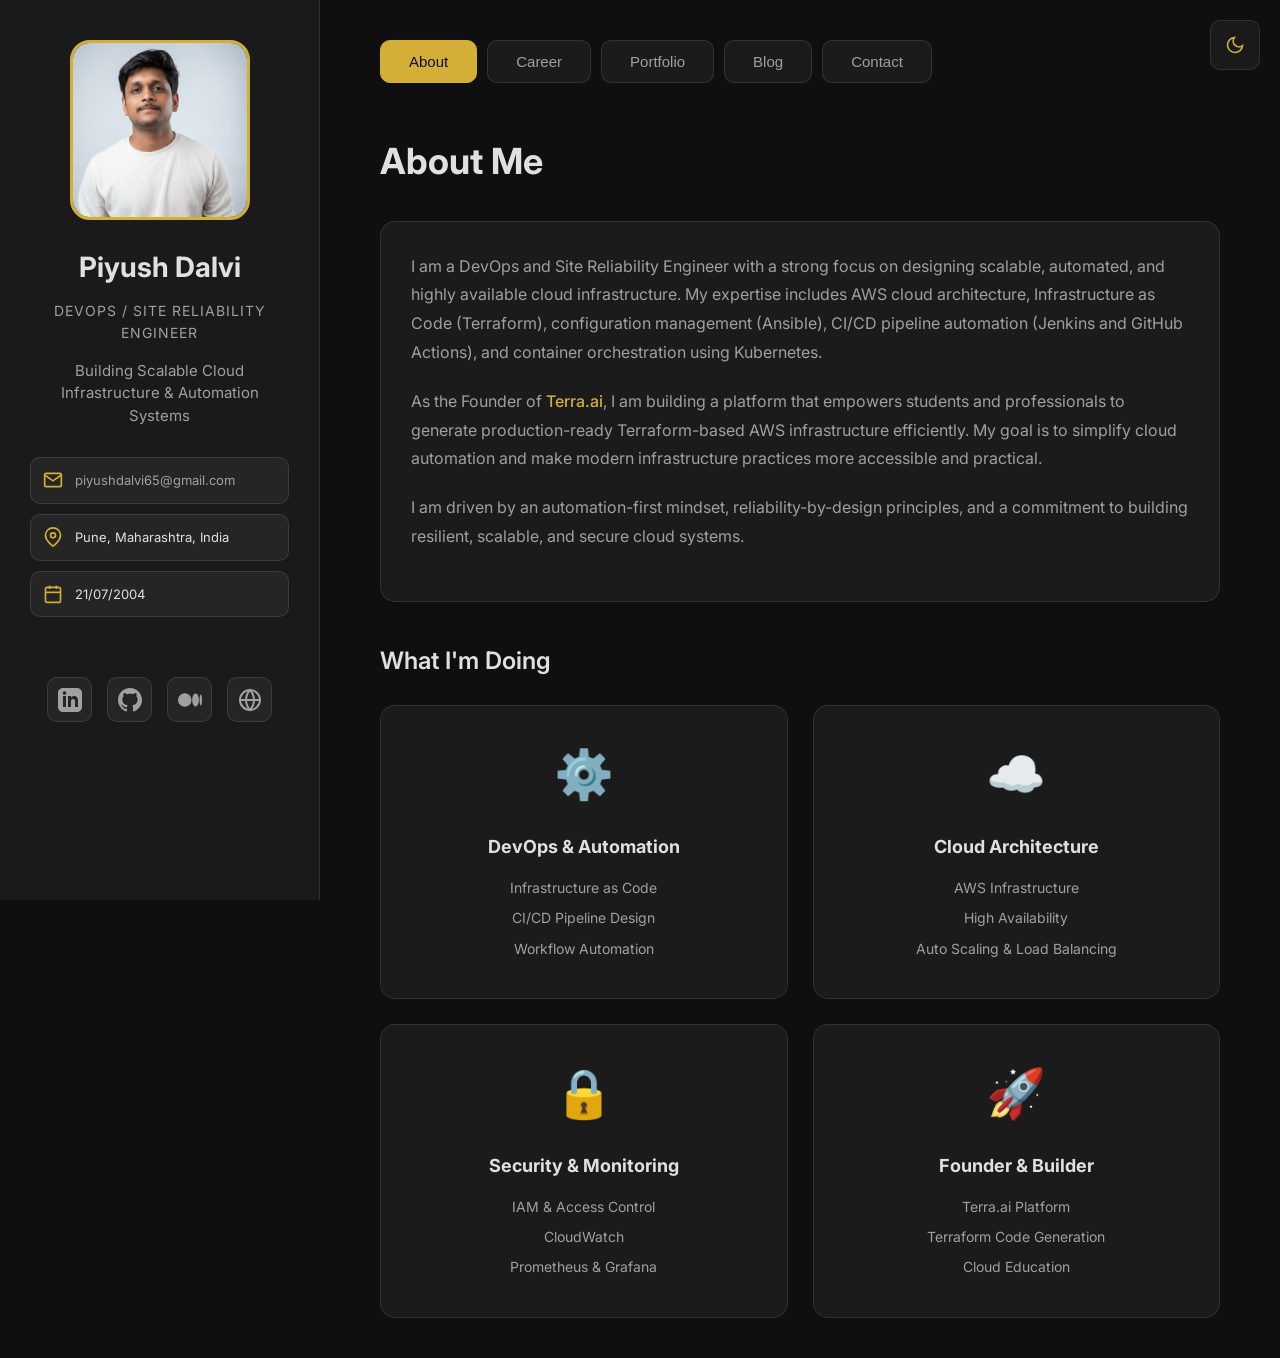
==== index.html @ 7de42835 "first commit" ====
<!DOCTYPE html>
<html lang="en">
<head>
    <meta charset="UTF-8">
    <meta name="viewport" content="width=device-width, initial-scale=1.0">
    <title>Piyush Dalvi - DevOps Engineer | SRE | Founder of Terra.ai</title>
    <meta name="description" content="DevOps Engineer and Site Reliability Engineer specializing in AWS, Terraform, Kubernetes, and CI/CD automation. Founder of Terra.ai.">
    <link rel="preconnect" href="https://fonts.googleapis.com">
    <link rel="preconnect" href="https://fonts.gstatic.com" crossorigin>
    <link href="https://fonts.googleapis.com/css2?family=Inter:wght@300;400;500;600;700&display=swap" rel="stylesheet">
    <link rel="stylesheet" href="styles.css">
</head>
<body>
    <!-- Menu Toggle -->
    <button class="menu-toggle" aria-label="Toggle Menu">
        <span></span>
        <span></span>
        <span></span>
    </button>

    <!-- Theme Toggle -->
    <button class="theme-toggle" aria-label="Toggle Theme">
        <svg class="sun-icon" width="20" height="20" viewBox="0 0 24 24" fill="none" stroke="currentColor" stroke-width="2">
            <circle cx="12" cy="12" r="5"/>
            <line x1="12" y1="1" x2="12" y2="3"/>
            <line x1="12" y1="21" x2="12" y2="23"/>
            <line x1="4.22" y1="4.22" x2="5.64" y2="5.64"/>
            <line x1="18.36" y1="18.36" x2="19.78" y2="19.78"/>
            <line x1="1" y1="12" x2="3" y2="12"/>
            <line x1="21" y1="12" x2="23" y2="12"/>
            <line x1="4.22" y1="19.78" x2="5.64" y2="18.36"/>
            <line x1="18.36" y1="5.64" x2="19.78" y2="4.22"/>
        </svg>
        <svg class="moon-icon" width="20" height="20" viewBox="0 0 24 24" fill="none" stroke="currentColor" stroke-width="2">
            <path d="M21 12.79A9 9 0 1 1 11.21 3 7 7 0 0 0 21 12.79z"/>
        </svg>
    </button>

    <!-- Left Sidebar -->
    <aside class="sidebar">
        <div class="sidebar-content">
            <div class="profile-image">
                <img src="./img/PD.png" alt="Piyush Dalvi">
            </div>
            <h1 class="name">Piyush Dalvi</h1>
            <p class="role">DevOps / Site Reliability Engineer</p>
            <p class="tagline">Building Scalable Cloud Infrastructure & Automation Systems</p>
            
            <div class="contact-info">
                <div class="info-item">
                    <svg width="20" height="20" viewBox="0 0 24 24" fill="none" stroke="currentColor" stroke-width="2">
                        <path d="M4 4h16c1.1 0 2 .9 2 2v12c0 1.1-.9 2-2 2H4c-1.1 0-2-.9-2-2V6c0-1.1.9-2 2-2z"/>
                        <polyline points="22,6 12,13 2,6"/>
                    </svg>
                    <a href="mailto:piyushdalvi65@gmail.com">piyushdalvi65@gmail.com</a>
                </div>
                <div class="info-item">
                    <svg width="20" height="20" viewBox="0 0 24 24" fill="none" stroke="currentColor" stroke-width="2">
                        <path d="M21 10c0 7-9 13-9 13s-9-6-9-13a9 9 0 0 1 18 0z"/>
                        <circle cx="12" cy="10" r="3"/>
                    </svg>
                    <span>Pune, Maharashtra, India</span>
                </div>
                <div class="info-item">
                    <svg width="20" height="20" viewBox="0 0 24 24" fill="none" stroke="currentColor" stroke-width="2">
                        <rect x="3" y="4" width="18" height="18" rx="2" ry="2"/>
                        <line x1="16" y1="2" x2="16" y2="6"/>
                        <line x1="8" y1="2" x2="8" y2="6"/>
                        <line x1="3" y1="10" x2="21" y2="10"/>
                    </svg>
                    <span>21/07/2004</span>
                </div>
            </div>

            <div class="social-links">
                <a href="https://www.linkedin.com/in/piyush-dalvi-5b1499382" target="_blank" title="LinkedIn">
                    <svg width="24" height="24" viewBox="0 0 24 24" fill="currentColor">
                        <path d="M19 0h-14c-2.761 0-5 2.239-5 5v14c0 2.761 2.239 5 5 5h14c2.762 0 5-2.239 5-5v-14c0-2.761-2.238-5-5-5zm-11 19h-3v-11h3v11zm-1.5-12.268c-.966 0-1.75-.79-1.75-1.764s.784-1.764 1.75-1.764 1.75.79 1.75 1.764-.783 1.764-1.75 1.764zm13.5 12.268h-3v-5.604c0-3.368-4-3.113-4 0v5.604h-3v-11h3v1.765c1.396-2.586 7-2.777 7 2.476v6.759z"/>
                    </svg>
                </a>
                <a href="https://github.com/dalvipiyush07" target="_blank" title="GitHub">
                    <svg width="24" height="24" viewBox="0 0 24 24" fill="currentColor">
                        <path d="M12 0c-6.626 0-12 5.373-12 12 0 5.302 3.438 9.8 8.207 11.387.599.111.793-.261.793-.577v-2.234c-3.338.726-4.033-1.416-4.033-1.416-.546-1.387-1.333-1.756-1.333-1.756-1.089-.745.083-.729.083-.729 1.205.084 1.839 1.237 1.839 1.237 1.07 1.834 2.807 1.304 3.492.997.107-.775.418-1.305.762-1.604-2.665-.305-5.467-1.334-5.467-5.931 0-1.311.469-2.381 1.236-3.221-.124-.303-.535-1.524.117-3.176 0 0 1.008-.322 3.301 1.23.957-.266 1.983-.399 3.003-.404 1.02.005 2.047.138 3.006.404 2.291-1.552 3.297-1.23 3.297-1.23.653 1.653.242 2.874.118 3.176.77.84 1.235 1.911 1.235 3.221 0 4.609-2.807 5.624-5.479 5.921.43.372.823 1.102.823 2.222v3.293c0 .319.192.694.801.576 4.765-1.589 8.199-6.086 8.199-11.386 0-6.627-5.373-12-12-12z"/>
                    </svg>
                </a>
                <a href="https://medium.com/@piyushdalvi65" target="_blank" title="Medium">
                    <svg width="24" height="24" viewBox="0 0 24 24" fill="currentColor">
                        <path d="M13.54 12a6.8 6.8 0 01-6.77 6.82A6.8 6.8 0 010 12a6.8 6.8 0 016.77-6.82A6.8 6.8 0 0113.54 12zM20.96 12c0 3.54-1.51 6.42-3.38 6.42-1.87 0-3.39-2.88-3.39-6.42s1.52-6.42 3.39-6.42 3.38 2.88 3.38 6.42M24 12c0 3.17-.53 5.75-1.19 5.75-.66 0-1.19-2.58-1.19-5.75s.53-5.75 1.19-5.75C23.47 6.25 24 8.83 24 12z"/>
                    </svg>
                </a>
                <a href="https://terraa.online" target="_blank" title="Terra.ai">
                    <svg width="24" height="24" viewBox="0 0 24 24" fill="none" stroke="currentColor" stroke-width="2">
                        <circle cx="12" cy="12" r="10"/>
                        <path d="M2 12h20M12 2a15.3 15.3 0 0 1 4 10 15.3 15.3 0 0 1-4 10 15.3 15.3 0 0 1-4-10 15.3 15.3 0 0 1 4-10z"/>
                    </svg>
                </a>
            </div>
        </div>
    </aside>

    <!-- Main Content -->
    <main class="main-content">
        <!-- Navigation -->
        <nav class="nav-tabs">
            <button class="nav-tab active" data-section="about">About</button>
            <button class="nav-tab" data-section="career">Career</button>
            <button class="nav-tab" data-section="portfolio">Portfolio</button>
            <button class="nav-tab" data-section="blog">Blog</button>
            <button class="nav-tab" data-section="contact">Contact</button>
        </nav>

        <!-- About Section -->
        <section id="about" class="section active">
            <h2 class="section-title">About Me</h2>
            <div class="glass-card">
                <p class="about-text">I am a DevOps and Site Reliability Engineer with a strong focus on designing scalable, automated, and highly available cloud infrastructure. My expertise includes AWS cloud architecture, Infrastructure as Code (Terraform), configuration management (Ansible), CI/CD pipeline automation (Jenkins and GitHub Actions), and container orchestration using Kubernetes.</p>
                <p class="about-text">As the Founder of <a href="https://terraa.online" target="_blank" class="accent-link">Terra.ai</a>, I am building a platform that empowers students and professionals to generate production-ready Terraform-based AWS infrastructure efficiently. My goal is to simplify cloud automation and make modern infrastructure practices more accessible and practical.</p>
                <p class="about-text">I am driven by an automation-first mindset, reliability-by-design principles, and a commitment to building resilient, scalable, and secure cloud systems.</p>
            </div>

            <h3 class="subsection-title">What I'm Doing</h3>
            <div class="doing-grid">
                <div class="doing-card glass-card">
                    <div class="doing-icon">⚙️</div>
                    <h4>DevOps & Automation</h4>
                    <ul>
                        <li>Infrastructure as Code</li>
                        <li>CI/CD Pipeline Design</li>
                        <li>Workflow Automation</li>
                    </ul>
                </div>
                <div class="doing-card glass-card">
                    <div class="doing-icon">☁️</div>
                    <h4>Cloud Architecture</h4>
                    <ul>
                        <li>AWS Infrastructure</li>
                        <li>High Availability</li>
                        <li>Auto Scaling & Load Balancing</li>
                    </ul>
                </div>
                <div class="doing-card glass-card">
                    <div class="doing-icon">🔒</div>
                    <h4>Security & Monitoring</h4>
                    <ul>
                        <li>IAM & Access Control</li>
                        <li>CloudWatch</li>
                        <li>Prometheus & Grafana</li>
                    </ul>
                </div>
                <div class="doing-card glass-card">
                    <div class="doing-icon">🚀</div>
                    <h4>Founder & Builder</h4>
                    <ul>
                        <li>Terra.ai Platform</li>
                        <li>Terraform Code Generation</li>
                        <li>Cloud Education</li>
                    </ul>
                </div>
            </div>
        </section>

        <!-- Career Section -->
        <section id="career" class="section">
            <h2 class="section-title">Certifications & Experience</h2>
            
            <h3 class="subsection-title">Certifications</h3>
            <div class="cert-grid">
                <div class="cert-card glass-card">
                    <div class="cert-icon">🎓</div>
                    <h4>AWS & DevOps Certified</h4>
                    <p class="cert-org"><a href="https://www.fortunecloudindia.com/" target="_blank" class="cert-link">Fortune Cloud Technologies, Pune</a></p>
                </div>
                <div class="cert-card glass-card">
                    <div class="cert-icon">📊</div>
                    <h4>Amazon Web Services Analytics Assessment</h4>
                    <p class="cert-org">LearnTube.ai</p>
                </div>
            </div>

            <h3 class="subsection-title">Experience</h3>
            <div class="cert-card glass-card">
                <div class="cert-icon">💼</div>
                <h4>DevOps Internship</h4>
                <p class="cert-org"><a href="https://cravitaindia.com/" target="_blank" class="cert-link">Cravita Technologies</a></p>
            </div>

            <h3 class="subsection-title">Technical Skills</h3>
            
            <div class="skills-category glass-card">
                <h3>Cloud & DevOps</h3>
                <div class="skills-grid">
                    <div class="skill-item">AWS (EC2, VPC, ECS, S3, IAM, ELB, ECR)</div>
                    <div class="skill-item">Route53</div>
                    <div class="skill-item">Lambda</div>
                    <div class="skill-item">CloudWatch</div>
                    <div class="skill-item">Terraform</div>
                    <div class="skill-item">Ansible</div>
                </div>
            </div>

            <div class="skills-category glass-card">
                <h3>Containerization & Microservices</h3>
                <div class="skills-grid">
                    <div class="skill-item">Docker</div>
                    <div class="skill-item">Kubernetes</div>
                    <div class="skill-item">Docker Compose</div>
                    <div class="skill-item">Microservices Architecture</div>
                </div>
            </div>

            <div class="skills-category glass-card">
                <h3>CI/CD & Automation</h3>
                <div class="skills-grid">
                    <div class="skill-item">Jenkins</div>
                    <div class="skill-item">Git & GitHub</div>
                    <div class="skill-item">GitHub Actions</div>
                    <div class="skill-item">Pipeline Design</div>
                </div>
            </div>

            <div class="skills-category glass-card">
                <h3>Linux & Scripting</h3>
                <div class="skills-grid">
                    <div class="skill-item">Linux Administration</div>
                    <div class="skill-item">Shell / Bash</div>
                    <div class="skill-item">Python</div>
                    <div class="skill-item">Process Automation</div>
                </div>
            </div>

            <div class="skills-category glass-card">
                <h3>Infrastructure & Monitoring</h3>
                <div class="skills-grid">
                    <div class="skill-item">VPC Design</div>
                    <div class="skill-item">Load Balancing</div>
                    <div class="skill-item">High Availability</div>
                    <div class="skill-item">Auto Scaling</div>
                    <div class="skill-item">Prometheus</div>
                    <div class="skill-item">Grafana</div>
                    <div class="skill-item">Log Analysis</div>
                </div>
            </div>
        </section>

        <!-- Portfolio Section -->
        <section id="portfolio" class="section">
            <h2 class="section-title">Portfolio</h2>
            
            <div class="filter-buttons">
                <button class="filter-btn active" data-filter="all">All</button>
                <button class="filter-btn" data-filter="infrastructure">Infrastructure</button>
                <button class="filter-btn" data-filter="cicd">CI/CD</button>
                <button class="filter-btn" data-filter="automation">Automation</button>
                <button class="filter-btn" data-filter="serverless">Serverless</button>
                <button class="filter-btn" data-filter="cloud">Cloud Architecture</button>
            </div>

            <div class="projects-grid">
                <div class="project-card glass-card" data-category="infrastructure automation cicd">
                    <h3>End-to-End 3-Tier Infrastructure Automation</h3>
                    <p>Complete infrastructure automation using Terraform, Ansible & Jenkins</p>
                    <div class="tech-tags">
                        <span class="tag">Terraform</span>
                        <span class="tag">Ansible</span>
                        <span class="tag">Jenkins</span>
                        <span class="tag">AWS</span>
                    </div>
                    <a href="https://github.com/dalvipiyush07/End-to-End--3-Tier-Infrastructure-Automation-using-Terraform-Ansible-Jenkins" target="_blank" class="project-link">View on GitHub →</a>
                </div>

                <div class="project-card glass-card" data-category="cicd cloud">
                    <h3>E-commerce Project Deployment</h3>
                    <p>CI/CD pipeline implementation with Terraform & Jenkins</p>
                    <div class="tech-tags">
                        <span class="tag">Terraform</span>
                        <span class="tag">Jenkins</span>
                        <span class="tag">AWS</span>
                        <span class="tag">CI/CD</span>
                    </div>
                    <a href="https://github.com/dalvipiyush07/E-commerce-Project-Deployment-" target="_blank" class="project-link">View on GitHub →</a>
                </div>

                <div class="project-card glass-card" data-category="cicd infrastructure">
                    <h3>Static Website CI/CD Deployment</h3>
                    <p>Automated deployment using Terraform & Jenkins</p>
                    <div class="tech-tags">
                        <span class="tag">Terraform</span>
                        <span class="tag">Jenkins</span>
                        <span class="tag">S3</span>
                        <span class="tag">CloudFront</span>
                    </div>
                    <a href="https://github.com/dalvipiyush07/Static-Website-CI-CD-Deployment-using-Terraform-and-Jenkins" target="_blank" class="project-link">View on GitHub →</a>
                </div>

                <div class="project-card glass-card" data-category="cicd automation">
                    <h3>Terraform Jenkins Voice Assistant</h3>
                    <p>Voice-controlled infrastructure deployment automation</p>
                    <div class="tech-tags">
                        <span class="tag">Terraform</span>
                        <span class="tag">Jenkins</span>
                        <span class="tag">Automation</span>
                    </div>
                    <a href="https://github.com/dalvipiyush07/Terraform-Jenkins-Voice-Assistant-Deployment" target="_blank" class="project-link">View on GitHub →</a>
                </div>

                <div class="project-card glass-card" data-category="serverless">
                    <h3>Image Pixelator</h3>
                    <p>Serverless image processing using AWS Lambda & S3</p>
                    <div class="tech-tags">
                        <span class="tag">Lambda</span>
                        <span class="tag">S3</span>
                        <span class="tag">Python</span>
                        <span class="tag">Serverless</span>
                    </div>
                    <a href="https://github.com/dalvipiyush07/Image-Pixelator-using-AWS-Lambda-and-S3" target="_blank" class="project-link">View on GitHub →</a>
                </div>

                <div class="project-card glass-card" data-category="cicd cloud">
                    <h3>Student App DevOps Project</h3>
                    <p>Complete DevOps CI/CD implementation</p>
                    <div class="tech-tags">
                        <span class="tag">Jenkins</span>
                        <span class="tag">Docker</span>
                        <span class="tag">AWS</span>
                        <span class="tag">CI/CD</span>
                    </div>
                    <a href="https://github.com/dalvipiyush07/Student-App-Complete-DevOps-CI-CD-Project-" target="_blank" class="project-link">View on GitHub →</a>
                </div>

                <div class="project-card glass-card" data-category="cicd cloud">
                    <h3>Book App CI/CD Implementation</h3>
                    <p>Jenkins + AWS EC2 deployment guide</p>
                    <div class="tech-tags">
                        <span class="tag">Jenkins</span>
                        <span class="tag">EC2</span>
                        <span class="tag">CI/CD</span>
                    </div>
                    <a href="https://github.com/dalvipiyush07/Book-App-CI-CD-Implementation-Guide-Jenkins-AWS-EC2-" target="_blank" class="project-link">View on GitHub →</a>
                </div>

                <div class="project-card glass-card" data-category="serverless automation">
                    <h3>Automated Document Processing</h3>
                    <p>AWS Serverless document processing system</p>
                    <div class="tech-tags">
                        <span class="tag">Lambda</span>
                        <span class="tag">S3</span>
                        <span class="tag">DynamoDB</span>
                        <span class="tag">Serverless</span>
                    </div>
                    <a href="https://github.com/dalvipiyush07/-Automated-Document-Processing-System-using-AWS-Serverless" target="_blank" class="project-link">View on GitHub →</a>
                </div>

                <div class="project-card glass-card" data-category="cloud infrastructure">
                    <h3>Mark Your Attendance</h3>
                    <p>3 Tier AWS SDK Architecture implementation</p>
                    <div class="tech-tags">
                        <span class="tag">AWS SDK</span>
                        <span class="tag">EC2</span>
                        <span class="tag">RDS</span>
                        <span class="tag">3-Tier</span>
                    </div>
                    <a href="https://github.com/dalvipiyush07/Mark-Your-Attendance-3-Tier-AWS-SDK-Architecture-" target="_blank" class="project-link">View on GitHub →</a>
                </div>
            </div>
        </section>

        <!-- Blog Section -->
        <section id="blog" class="section">
            <h2 class="section-title">Blog</h2>
            <div class="blog-grid">
                <article class="blog-card glass-card">
                    <div class="blog-image">
                        <img src="./img/end to end.png" alt="Blog post">
                    </div>
                    <div class="blog-content">
                        <span class="blog-date">Medium Article</span>
                        <h3>End-to-End 3 Tier Infrastructure Automation on AWS</h3>
                        <p>Complete guide on automating 3-tier infrastructure using Terraform, Ansible & Jenkins</p>
                        <a href="https://medium.com/@piyushdalvi65" target="_blank" class="blog-link">Read on Medium →</a>
                    </div>
                </article>

                <article class="blog-card glass-card">
                    <div class="blog-image">
                        <img src="./img/with-without.png" alt="Blog post">
                    </div>
                    <div class="blog-content">
                        <span class="blog-date">Medium Article</span>
                        <h3>NGINX Deployment on AWS EC2 using Ansible</h3>
                        <p>Handler vs Without Handler - A comprehensive comparison</p>
                        <a href="https://medium.com/@piyushdalvi65" target="_blank" class="blog-link">Read on Medium →</a>
                    </div>
                </article>

                <article class="blog-card glass-card">
                    <div class="blog-image">
                        <img src="./img/2 tier ansible.png" alt="Blog post">
                    </div>
                    <div class="blog-content">
                        <span class="blog-date">Medium Article</span>
                        <h3>Automating 2 Tier Application Deployment</h3>
                        <p>Using Ansible for automated application deployment</p>
                        <a href="https://medium.com/@piyushdalvi65" target="_blank" class="blog-link">Read on Medium →</a>
                    </div>
                </article>

                <article class="blog-card glass-card">
                    <div class="blog-image">
                        <img src="./img/automation ansible.png" alt="Blog post">
                    </div>
                    <div class="blog-content">
                        <span class="blog-date">Medium Article</span>
                        <h3>Ansible Automation Projects on AWS EC2</h3>
                        <p>Collection of practical Ansible automation projects</p>
                        <a href="https://medium.com/@piyushdalvi65" target="_blank" class="blog-link">Read on Medium →</a>
                    </div>
                </article>

                <article class="blog-card glass-card">
                    <div class="blog-image">
                        <img src="./img/ecom.png" alt="Blog post">
                    </div>
                    <div class="blog-content">
                        <span class="blog-date">Medium Article</span>
                        <h3>Fully Automated E-commerce Deployment</h3>
                        <p>Complete automation with Terraform & Jenkins</p>
                        <a href="https://medium.com/@piyushdalvi65" target="_blank" class="blog-link">Read on Medium →</a>
                    </div>
                </article>

                <article class="blog-card glass-card">
                    <div class="blog-image">
                        <img src="./img/serverless.png" alt="Blog post">
                    </div>
                    <div class="blog-content">
                        <span class="blog-date">Medium Article</span>
                        <h3>Serverless Pixel Magic with AWS Lambda</h3>
                        <p>Automated Image Pixelation System using serverless architecture</p>
                        <a href="https://medium.com/@piyushdalvi65/serverless-pixel-magic-with-aws-lambda-automated-image-pixelation-system-3cd5eee393b2" target="_blank" class="blog-link">Read on Medium →</a>
                    </div>
                </article>

                <article class="blog-card glass-card">
                    <div class="blog-image">
                        <img src="./img/ansible.png" alt="Blog post">
                    </div>
                    <div class="blog-content">
                        <span class="blog-date">Medium Article</span>
                        <h3>Getting Started with Ansible Automation on Amazon EC2</h3>
                        <p>Complete guide to setting up and using Ansible on AWS EC2</p>
                        <a href="https://medium.com/@piyushdalvi65/getting-started-with-ansible-automation-on-amazon-ec2-3323ac96aa19" target="_blank" class="blog-link">Read on Medium →</a>
                    </div>
                </article>

                <article class="blog-card glass-card">
                    <div class="blog-image">
                        <img src="./img/jenkins overview.png" alt="Blog post">
                    </div>
                    <div class="blog-content">
                        <span class="blog-date">Medium Article</span>
                        <h3>Jenkins CI/CD on AWS EC2</h3>
                        <p>Setting up continuous integration and deployment with Jenkins on AWS</p>
                        <a href="https://medium.com/@piyushdalvi65/jenkins-ci-cd-on-aws-ec2-9c0295a25441" target="_blank" class="blog-link">Read on Medium →</a>
                    </div>
                </article>
            </div>
        </section>

        <!-- Contact Section -->
        <section id="contact" class="section">
            <h2 class="section-title">Contact</h2>
            <div class="contact-container">
                <div class="map-container glass-card">
                    <iframe src="https://www.google.com/maps/embed?pb=!1m18!1m12!1m3!1d242118.18174283427!2d73.72288079999999!3d18.52461545!2m3!1f0!2f0!3f0!3m2!1i1024!2i768!4f13.1!3m3!1m2!1s0x3bc2bf2e67461101%3A0x828d43bf9d9ee343!2sPune%2C%20Maharashtra!5e0!3m2!1sen!2sin!4v1234567890" width="100%" height="400" style="border:0; filter: invert(90%) hue-rotate(180deg);" allowfullscreen="" loading="lazy"></iframe>
                </div>
                <form class="contact-form glass-card" name="contact" method="POST" data-netlify="true" netlify-honeypot="bot-field">
                    <input type="hidden" name="form-name" value="contact" />
                    <p style="display:none;">
                        <label>Don't fill this out: <input name="bot-field" /></label>
                    </p>
                    <div class="form-group">
                        <label for="name">Name</label>
                        <input type="text" id="name" name="name" required>
                    </div>
                    <div class="form-group">
                        <label for="email">Email</label>
                        <input type="email" id="email" name="email" required>
                    </div>
                    <div class="form-group">
                        <label for="message">Message</label>
                        <textarea id="message" name="message" rows="5" required></textarea>
                    </div>
                    <button type="submit" class="submit-btn">Send Message</button>
                </form>
            </div>
        </section>
    </main>

    <script src="script.js"></script>
</body>
</html>
---- styles.css ----
* {
    margin: 0;
    padding: 0;
    box-sizing: border-box;
}

:root {
    --bg-primary: #0f0f0f;
    --bg-secondary: #1a1a1a;
    --accent-gold: #d4af37;
    --text-primary: #e0e0e0;
    --text-secondary: #a0a0a0;
    --glass-bg: rgba(255, 255, 255, 0.05);
    --glass-border: rgba(255, 255, 255, 0.1);
}

body.light-mode {
    --bg-primary: #f5f5f5;
    --bg-secondary: #ffffff;
    --text-primary: #1a1a1a;
    --text-secondary: #666666;
    --glass-bg: rgba(0, 0, 0, 0.03);
    --glass-border: rgba(0, 0, 0, 0.1);
}

body {
    font-family: 'Inter', sans-serif;
    background: var(--bg-primary);
    color: var(--text-primary);
    line-height: 1.6;
    overflow-x: hidden;
    transition: background 0.3s, color 0.3s;
}

/* Sidebar */
.sidebar {
    position: fixed;
    left: 0;
    top: 0;
    width: 320px;
    height: 100vh;
    background: var(--bg-secondary);
    padding: 40px 30px;
    overflow-y: auto;
    z-index: 100;
    border-right: 1px solid var(--glass-border);
}

.sidebar-content {
    display: flex;
    flex-direction: column;
    align-items: center;
    text-align: center;
}

.profile-image {
    width: 180px;
    height: 180px;
    border-radius: 20px;
    overflow: hidden;
    margin-bottom: 25px;
    border: 3px solid var(--accent-gold);
}

.profile-image img {
    width: 100%;
    height: 100%;
    object-fit: cover;
}

.name {
    font-size: 28px;
    font-weight: 700;
    margin-bottom: 10px;
    color: var(--text-primary);
}

.role {
    font-size: 14px;
    color: var(--text-secondary);
    margin-bottom: 15px;
    text-transform: uppercase;
    letter-spacing: 1px;
}

.tagline {
    font-size: 15px;
    color: var(--text-secondary);
    margin-bottom: 30px;
    line-height: 1.5;
}

.contact-info {
    width: 100%;
    margin-bottom: 30px;
}

.info-item {
    display: flex;
    align-items: center;
    gap: 12px;
    padding: 12px;
    margin-bottom: 10px;
    background: var(--glass-bg);
    border-radius: 10px;
    border: 1px solid var(--glass-border);
    font-size: 13px;
}

.info-item svg {
    color: var(--accent-gold);
    flex-shrink: 0;
}

.info-item a {
    color: var(--text-secondary);
    text-decoration: none;
    transition: color 0.3s;
}

.info-item a:hover {
    color: var(--accent-gold);
}

.social-links {
    display: flex;
    gap: 15px;
    margin-top: 20px;
}

.social-links a {
    width: 45px;
    height: 45px;
    display: flex;
    align-items: center;
    justify-content: center;
    background: var(--glass-bg);
    border: 1px solid var(--glass-border);
    border-radius: 10px;
    color: var(--text-secondary);
    transition: all 0.3s;
}

.social-links a:hover {
    background: var(--accent-gold);
    color: var(--bg-primary);
    transform: translateY(-3px);
}

/* Main Content */
.main-content {
    margin-left: 320px;
    padding: 40px 60px;
    min-height: 100vh;
}

/* Navigation */
.nav-tabs {
    display: flex;
    gap: 10px;
    margin-bottom: 50px;
    flex-wrap: wrap;
}

.nav-tab {
    padding: 12px 28px;
    background: var(--glass-bg);
    border: 1px solid var(--glass-border);
    border-radius: 10px;
    color: var(--text-secondary);
    font-size: 15px;
    font-weight: 500;
    cursor: pointer;
    transition: all 0.3s;
}

.nav-tab:hover {
    color: var(--accent-gold);
    border-color: var(--accent-gold);
}

.nav-tab.active {
    background: var(--accent-gold);
    color: var(--bg-primary);
    border-color: var(--accent-gold);
}

/* Sections */
.section {
    display: none;
    animation: fadeIn 0.5s ease;
}

.section.active {
    display: block;
}

@keyframes fadeIn {
    from {
        opacity: 0;
        transform: translateY(20px);
    }
    to {
        opacity: 1;
        transform: translateY(0);
    }
}

.section-title {
    font-size: 36px;
    font-weight: 700;
    margin-bottom: 30px;
    color: var(--text-primary);
}

.subsection-title {
    font-size: 24px;
    font-weight: 600;
    margin: 40px 0 25px;
    color: var(--text-primary);
}

/* Glass Card */
.glass-card {
    background: var(--glass-bg);
    backdrop-filter: blur(10px);
    border: 1px solid var(--glass-border);
    border-radius: 15px;
    padding: 30px;
    transition: all 0.3s;
}

.glass-card:hover {
    border-color: rgba(212, 175, 55, 0.3);
    transform: translateY(-5px);
}

/* About Section */
.about-text {
    font-size: 16px;
    color: var(--text-secondary);
    margin-bottom: 20px;
    line-height: 1.8;
}

.accent-link {
    color: var(--accent-gold);
    text-decoration: none;
    font-weight: 500;
    transition: opacity 0.3s;
}

.accent-link:hover {
    opacity: 0.8;
}

.doing-grid {
    display: grid;
    grid-template-columns: repeat(auto-fit, minmax(280px, 1fr));
    gap: 25px;
}

.doing-card {
    text-align: center;
}

.doing-icon {
    font-size: 48px;
    margin-bottom: 20px;
}

.doing-card h4 {
    font-size: 18px;
    margin-bottom: 15px;
    color: var(--text-primary);
}

.doing-card ul {
    list-style: none;
    color: var(--text-secondary);
    font-size: 14px;
}

.doing-card li {
    margin-bottom: 8px;
}

/* Skills Section */
.skills-category {
    margin-bottom: 25px;
}

.skills-category h3 {
    font-size: 20px;
    margin-bottom: 20px;
    color: var(--accent-gold);
}

.skills-grid {
    display: grid;
    grid-template-columns: repeat(auto-fit, minmax(200px, 1fr));
    gap: 15px;
}

.skill-item {
    padding: 12px 20px;
    background: rgba(212, 175, 55, 0.1);
    border: 1px solid rgba(212, 175, 55, 0.2);
    border-radius: 8px;
    font-size: 14px;
    color: var(--text-primary);
    text-align: center;
    transition: all 0.3s;
}

.skill-item:hover {
    background: rgba(212, 175, 55, 0.2);
    transform: scale(1.05);
}

/* Certifications */
.cert-grid {
    display: grid;
    grid-template-columns: repeat(auto-fit, minmax(300px, 1fr));
    gap: 25px;
    margin-bottom: 40px;
}

.cert-card {
    text-align: center;
    padding: 25px;
}

.cert-icon {
    font-size: 48px;
    margin-bottom: 15px;
}

.cert-card h4 {
    font-size: 18px;
    margin-bottom: 10px;
    color: var(--text-primary);
}

.cert-org {
    font-size: 14px;
    color: var(--accent-gold);
    font-weight: 500;
}

.cert-link {
    color: var(--accent-gold);
    text-decoration: none;
    transition: opacity 0.3s;
}

.cert-link:hover {
    opacity: 0.7;
    text-decoration: underline;
}

/* Portfolio Section */
.filter-buttons {
    display: flex;
    gap: 12px;
    margin-bottom: 35px;
    flex-wrap: wrap;
}

.filter-btn {
    padding: 10px 24px;
    background: var(--glass-bg);
    border: 1px solid var(--glass-border);
    border-radius: 8px;
    color: var(--text-secondary);
    font-size: 14px;
    cursor: pointer;
    transition: all 0.3s;
}

.filter-btn:hover {
    color: var(--accent-gold);
    border-color: var(--accent-gold);
}

.filter-btn.active {
    background: var(--accent-gold);
    color: var(--bg-primary);
    border-color: var(--accent-gold);
}

.projects-grid {
    display: grid;
    grid-template-columns: repeat(auto-fill, minmax(350px, 1fr));
    gap: 25px;
}

.project-card {
    display: flex;
    flex-direction: column;
}

.project-card.hidden {
    display: none;
}

.project-card h3 {
    font-size: 20px;
    margin-bottom: 12px;
    color: var(--text-primary);
}

.project-card p {
    font-size: 14px;
    color: var(--text-secondary);
    margin-bottom: 20px;
    flex-grow: 1;
}

.tech-tags {
    display: flex;
    flex-wrap: wrap;
    gap: 8px;
    margin-bottom: 20px;
}

.tag {
    padding: 6px 14px;
    background: rgba(212, 175, 55, 0.15);
    border: 1px solid rgba(212, 175, 55, 0.3);
    border-radius: 6px;
    font-size: 12px;
    color: var(--accent-gold);
}

.project-link {
    color: var(--accent-gold);
    text-decoration: none;
    font-weight: 500;
    font-size: 14px;
    transition: opacity 0.3s;
}

.project-link:hover {
    opacity: 0.7;
}

/* Blog Section */
.blog-grid {
    display: grid;
    grid-template-columns: repeat(auto-fill, minmax(350px, 1fr));
    gap: 25px;
}

.blog-card {
    padding: 0;
    overflow: hidden;
}

.blog-image {
    width: 100%;
    height: 200px;
    overflow: hidden;
}

.blog-image img {
    width: 100%;
    height: 100%;
    object-fit: cover;
    transition: transform 0.3s;
}

.blog-card:hover .blog-image img {
    transform: scale(1.1);
}

.blog-content {
    padding: 25px;
}

.blog-date {
    font-size: 12px;
    color: var(--accent-gold);
    text-transform: uppercase;
    letter-spacing: 1px;
}

.blog-card h3 {
    font-size: 18px;
    margin: 12px 0;
    color: var(--text-primary);
}

.blog-card p {
    font-size: 14px;
    color: var(--text-secondary);
    margin-bottom: 15px;
}

.blog-link {
    color: var(--accent-gold);
    text-decoration: none;
    font-size: 14px;
    font-weight: 500;
    transition: opacity 0.3s;
}

.blog-link:hover {
    opacity: 0.7;
}

/* Contact Section */
.contact-container {
    display: grid;
    grid-template-columns: 1fr 1fr;
    gap: 30px;
}

.map-container {
    padding: 0;
    overflow: hidden;
}

.contact-form {
    display: flex;
    flex-direction: column;
    gap: 20px;
}

.form-group {
    display: flex;
    flex-direction: column;
    gap: 8px;
}

.form-group label {
    font-size: 14px;
    color: var(--text-secondary);
    font-weight: 500;
}

.form-group input,
.form-group textarea {
    padding: 14px;
    background: rgba(255, 255, 255, 0.05);
    border: 1px solid var(--glass-border);
    border-radius: 8px;
    color: var(--text-primary);
    font-family: 'Inter', sans-serif;
    font-size: 14px;
    transition: all 0.3s;
}

.form-group input:focus,
.form-group textarea:focus {
    outline: none;
    border-color: var(--accent-gold);
}

.submit-btn {
    padding: 14px 32px;
    background: var(--accent-gold);
    color: var(--bg-primary);
    border: none;
    border-radius: 8px;
    font-size: 15px;
    font-weight: 600;
    cursor: pointer;
    transition: all 0.3s;
}

.submit-btn:hover {
    transform: translateY(-2px);
    box-shadow: 0 5px 20px rgba(212, 175, 55, 0.4);
}

/* Responsive Design */
@media (max-width: 1200px) {
    .main-content {
        padding: 40px 40px;
    }
}

@media (max-width: 992px) {
    .sidebar {
        width: 280px;
    }

    .main-content {
        margin-left: 280px;
        padding: 30px;
    }

    .projects-grid,
    .blog-grid {
        grid-template-columns: repeat(auto-fill, minmax(300px, 1fr));
    }
}

@media (max-width: 768px) {
    .sidebar {
        position: relative;
        width: 100%;
        height: auto;
        border-right: none;
        border-bottom: 1px solid var(--glass-border);
    }

    .main-content {
        margin-left: 0;
        padding: 30px 20px;
    }

    .section-title {
        font-size: 28px;
    }

    .contact-container {
        grid-template-columns: 1fr;
    }

    .doing-grid {
        grid-template-columns: 1fr;
    }

    .projects-grid,
    .blog-grid {
        grid-template-columns: 1fr;
    }

    .nav-tabs {
        justify-content: center;
    }

    .nav-tab {
        padding: 10px 20px;
        font-size: 14px;
    }
}

@media (max-width: 480px) {
    .profile-image {
        width: 150px;
        height: 150px;
    }

    .name {
        font-size: 24px;
    }

    .section-title {
        font-size: 24px;
    }

    .filter-buttons {
        justify-content: center;
    }
}

/* Scrollbar */
::-webkit-scrollbar {
    width: 8px;
}

::-webkit-scrollbar-track {
    background: var(--bg-primary);
}

::-webkit-scrollbar-thumb {
    background: var(--accent-gold);
    border-radius: 4px;
}

::-webkit-scrollbar-thumb:hover {
    background: #c9a02c;
}

/* Menu Toggle */
.menu-toggle {
    position: fixed;
    top: 20px;
    left: 20px;
    z-index: 200;
    width: 50px;
    height: 50px;
    background: var(--bg-secondary);
    border: 1px solid var(--glass-border);
    border-radius: 10px;
    cursor: pointer;
    display: none;
    flex-direction: column;
    align-items: center;
    justify-content: center;
    gap: 6px;
    transition: all 0.3s;
}

.menu-toggle span {
    width: 24px;
    height: 2px;
    background: var(--accent-gold);
    transition: all 0.3s;
}

.menu-toggle.active span:nth-child(1) {
    transform: rotate(45deg) translate(8px, 8px);
}

.menu-toggle.active span:nth-child(2) {
    opacity: 0;
}

.menu-toggle.active span:nth-child(3) {
    transform: rotate(-45deg) translate(7px, -7px);
}

/* Theme Toggle */
.theme-toggle {
    position: fixed;
    top: 20px;
    right: 20px;
    z-index: 200;
    width: 50px;
    height: 50px;
    background: var(--bg-secondary);
    border: 1px solid var(--glass-border);
    border-radius: 10px;
    cursor: pointer;
    display: flex;
    align-items: center;
    justify-content: center;
    transition: all 0.3s;
}

.theme-toggle:hover {
    background: var(--accent-gold);
    border-color: var(--accent-gold);
}

.theme-toggle:hover svg {
    color: var(--bg-primary);
}

.theme-toggle svg {
    color: var(--accent-gold);
    transition: all 0.3s;
}

.sun-icon {
    display: none;
}

.light-mode .sun-icon {
    display: block;
}

.light-mode .moon-icon {
    display: none;
}

.light-mode .map-container iframe {
    filter: invert(0%) hue-rotate(0deg) !important;
}

@media (max-width: 768px) {
    .menu-toggle {
        display: flex;
    }

    .sidebar {
        transform: translateX(-100%);
        transition: transform 0.3s;
    }

    .sidebar.active {
        transform: translateX(0);
    }
}
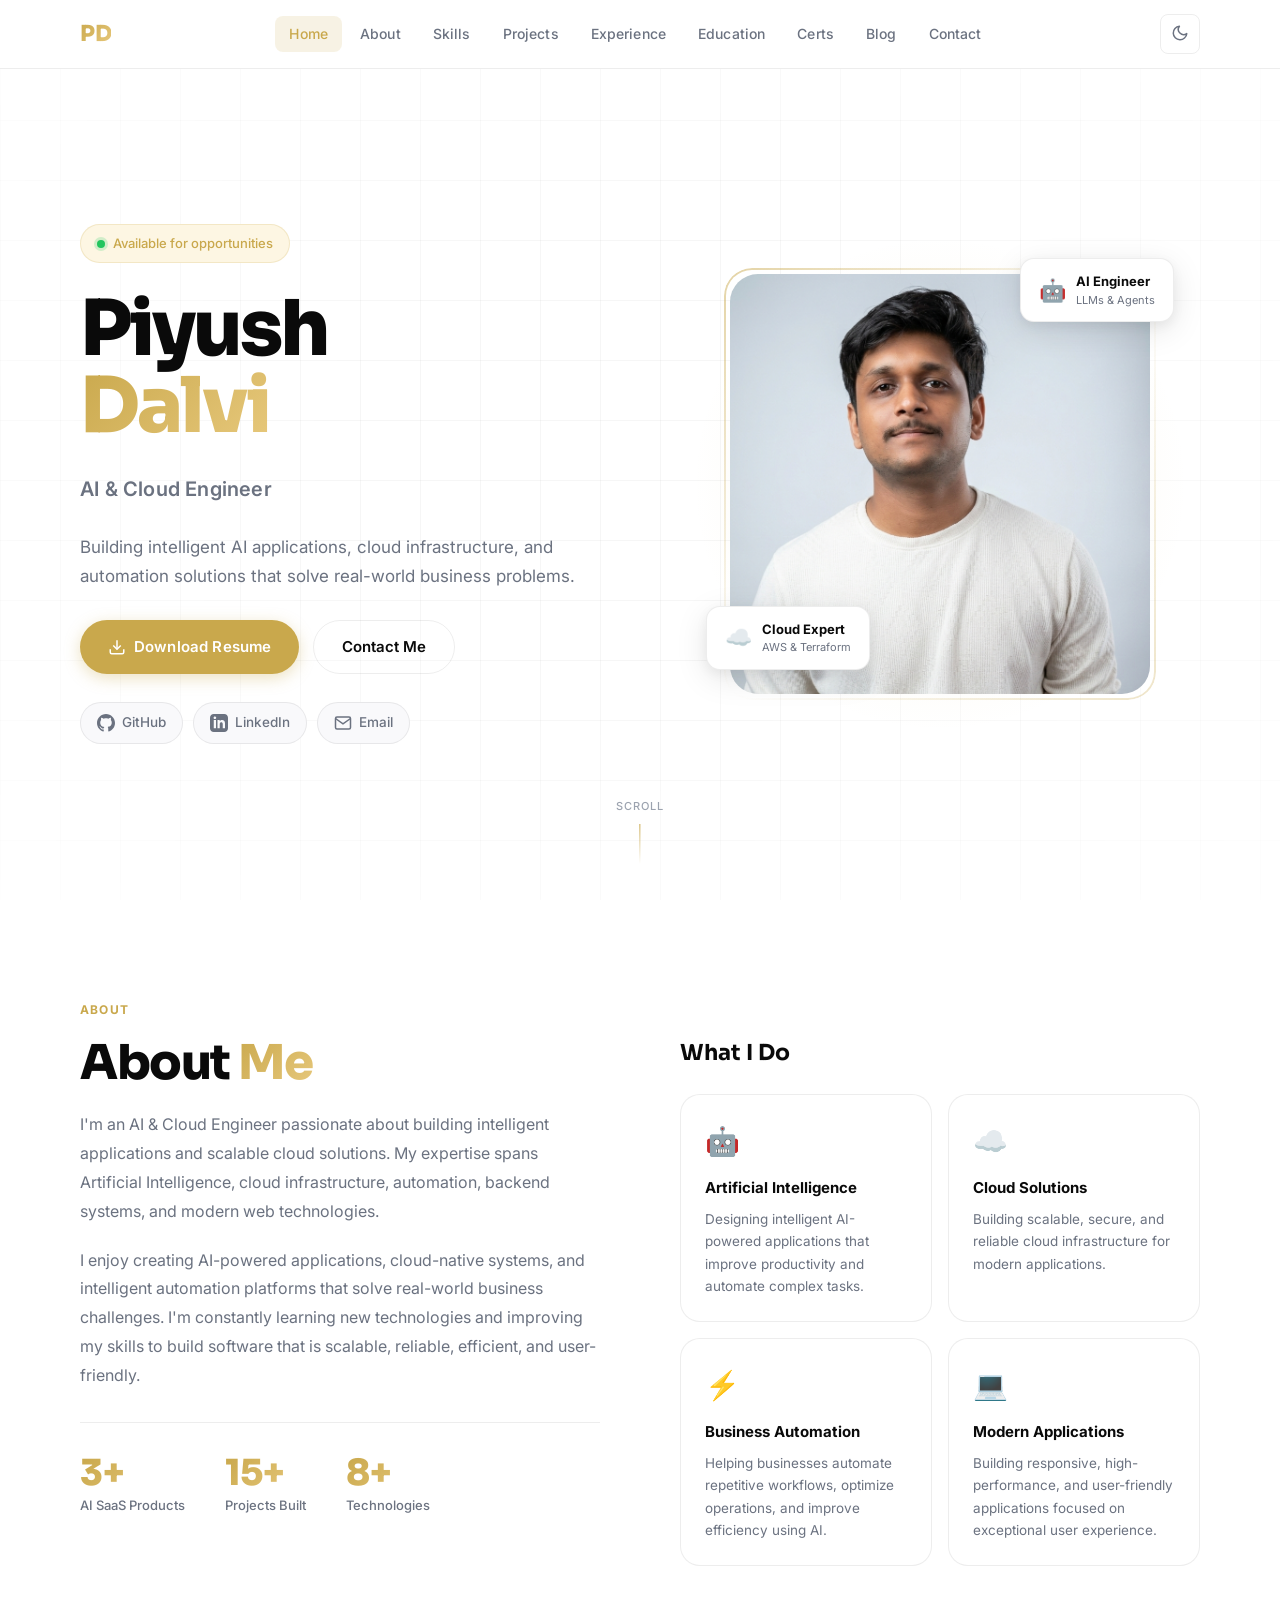
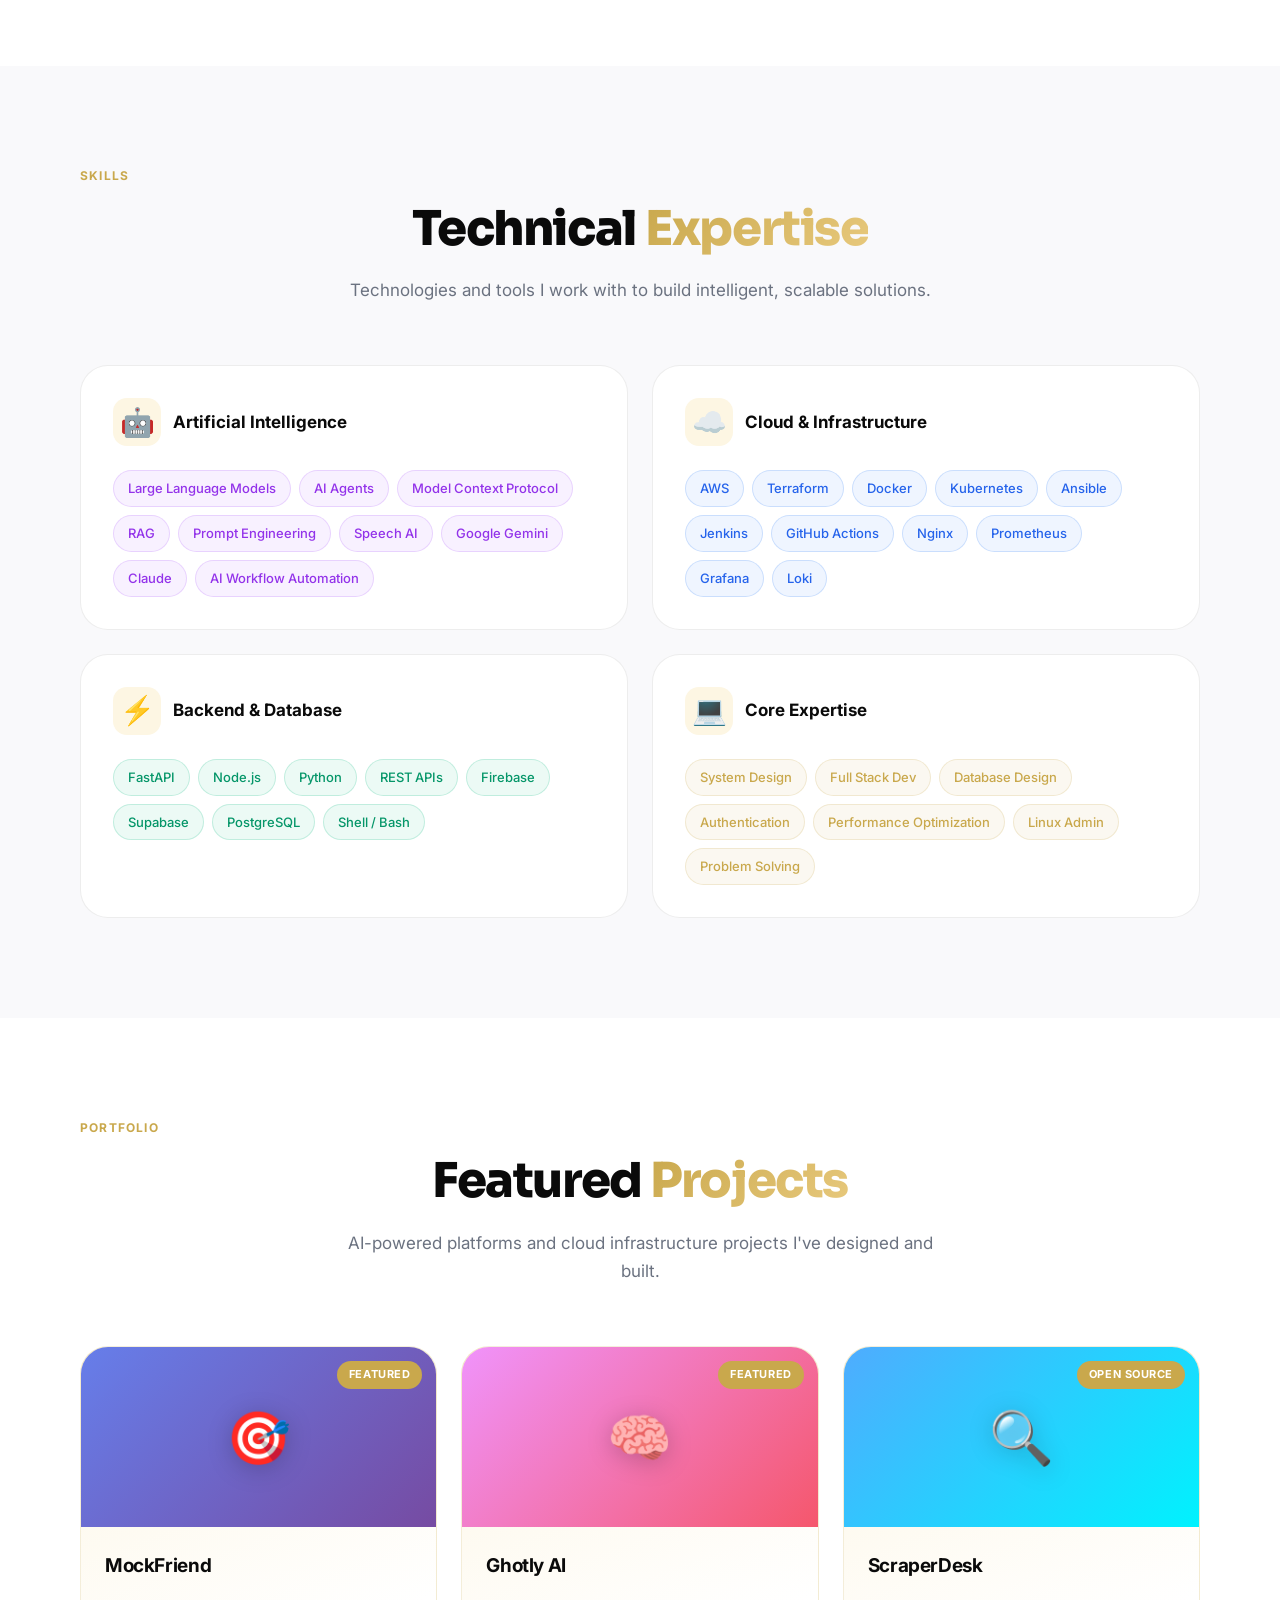
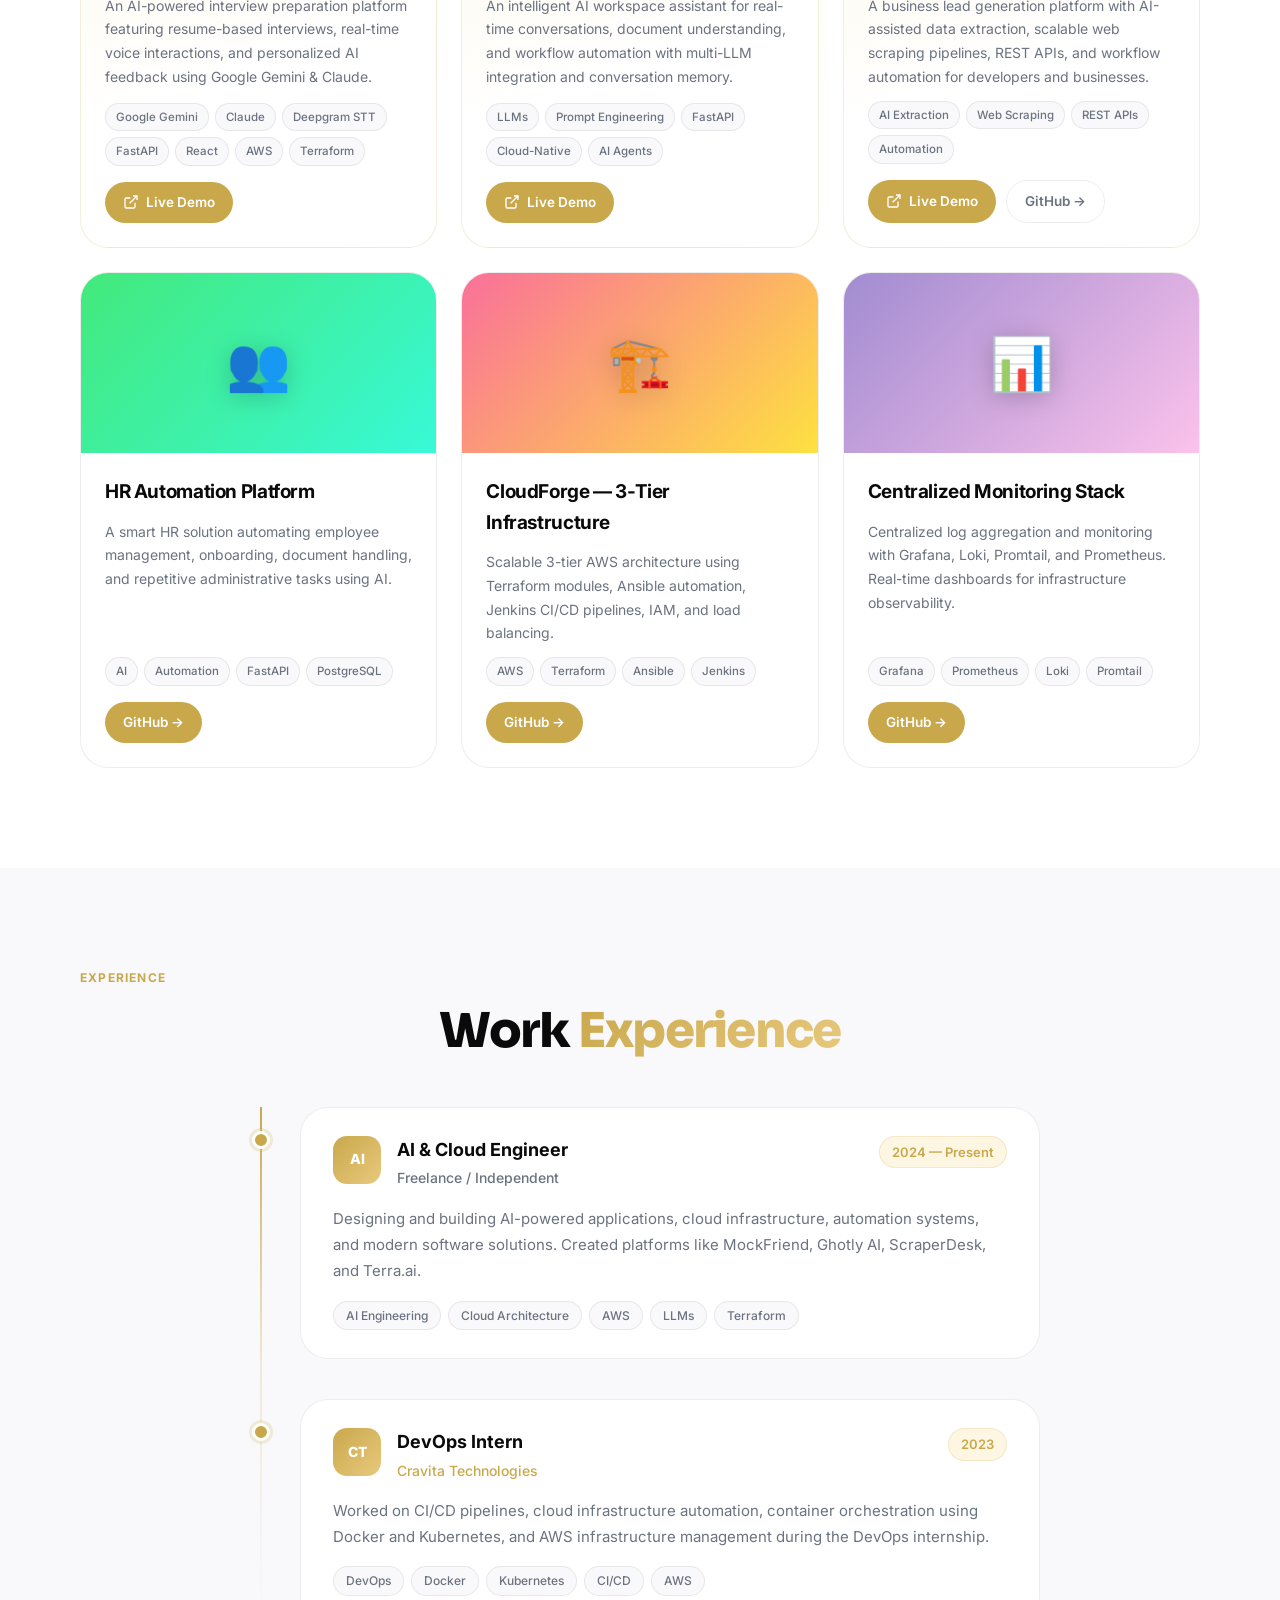
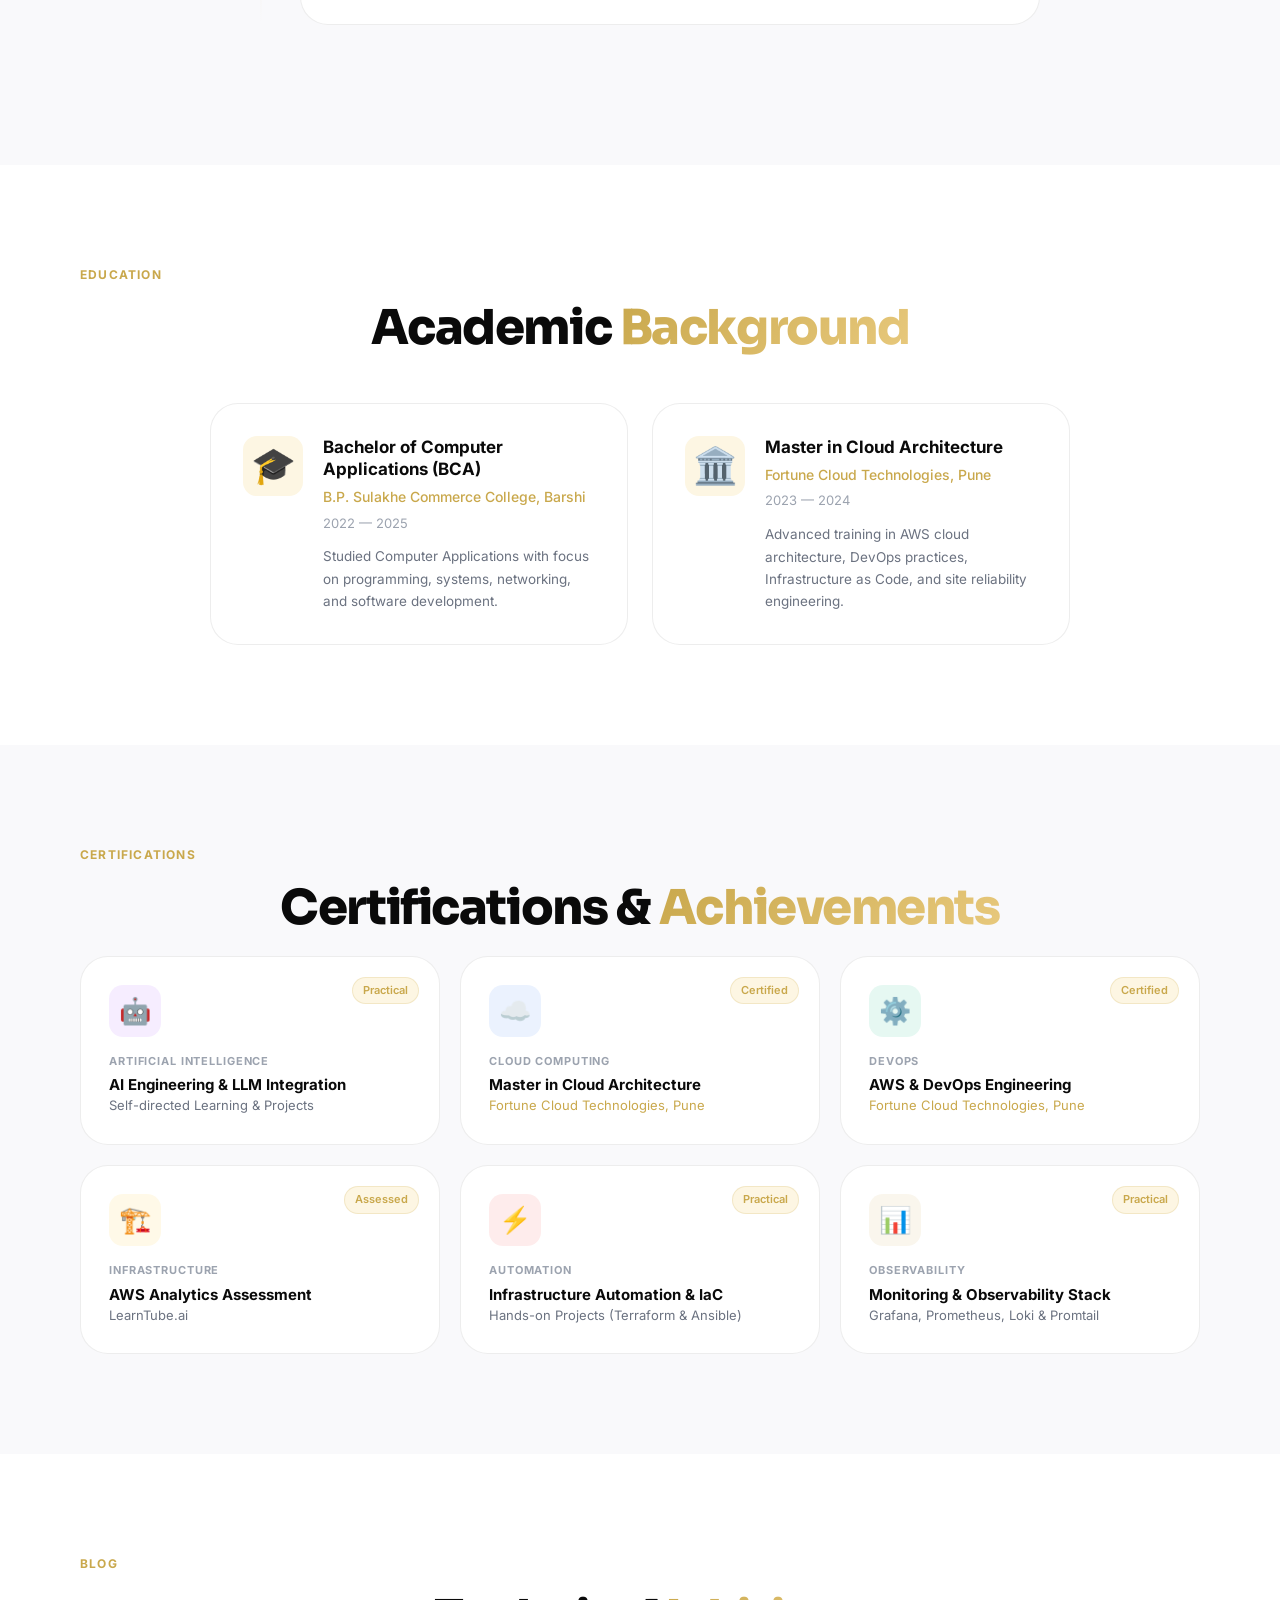
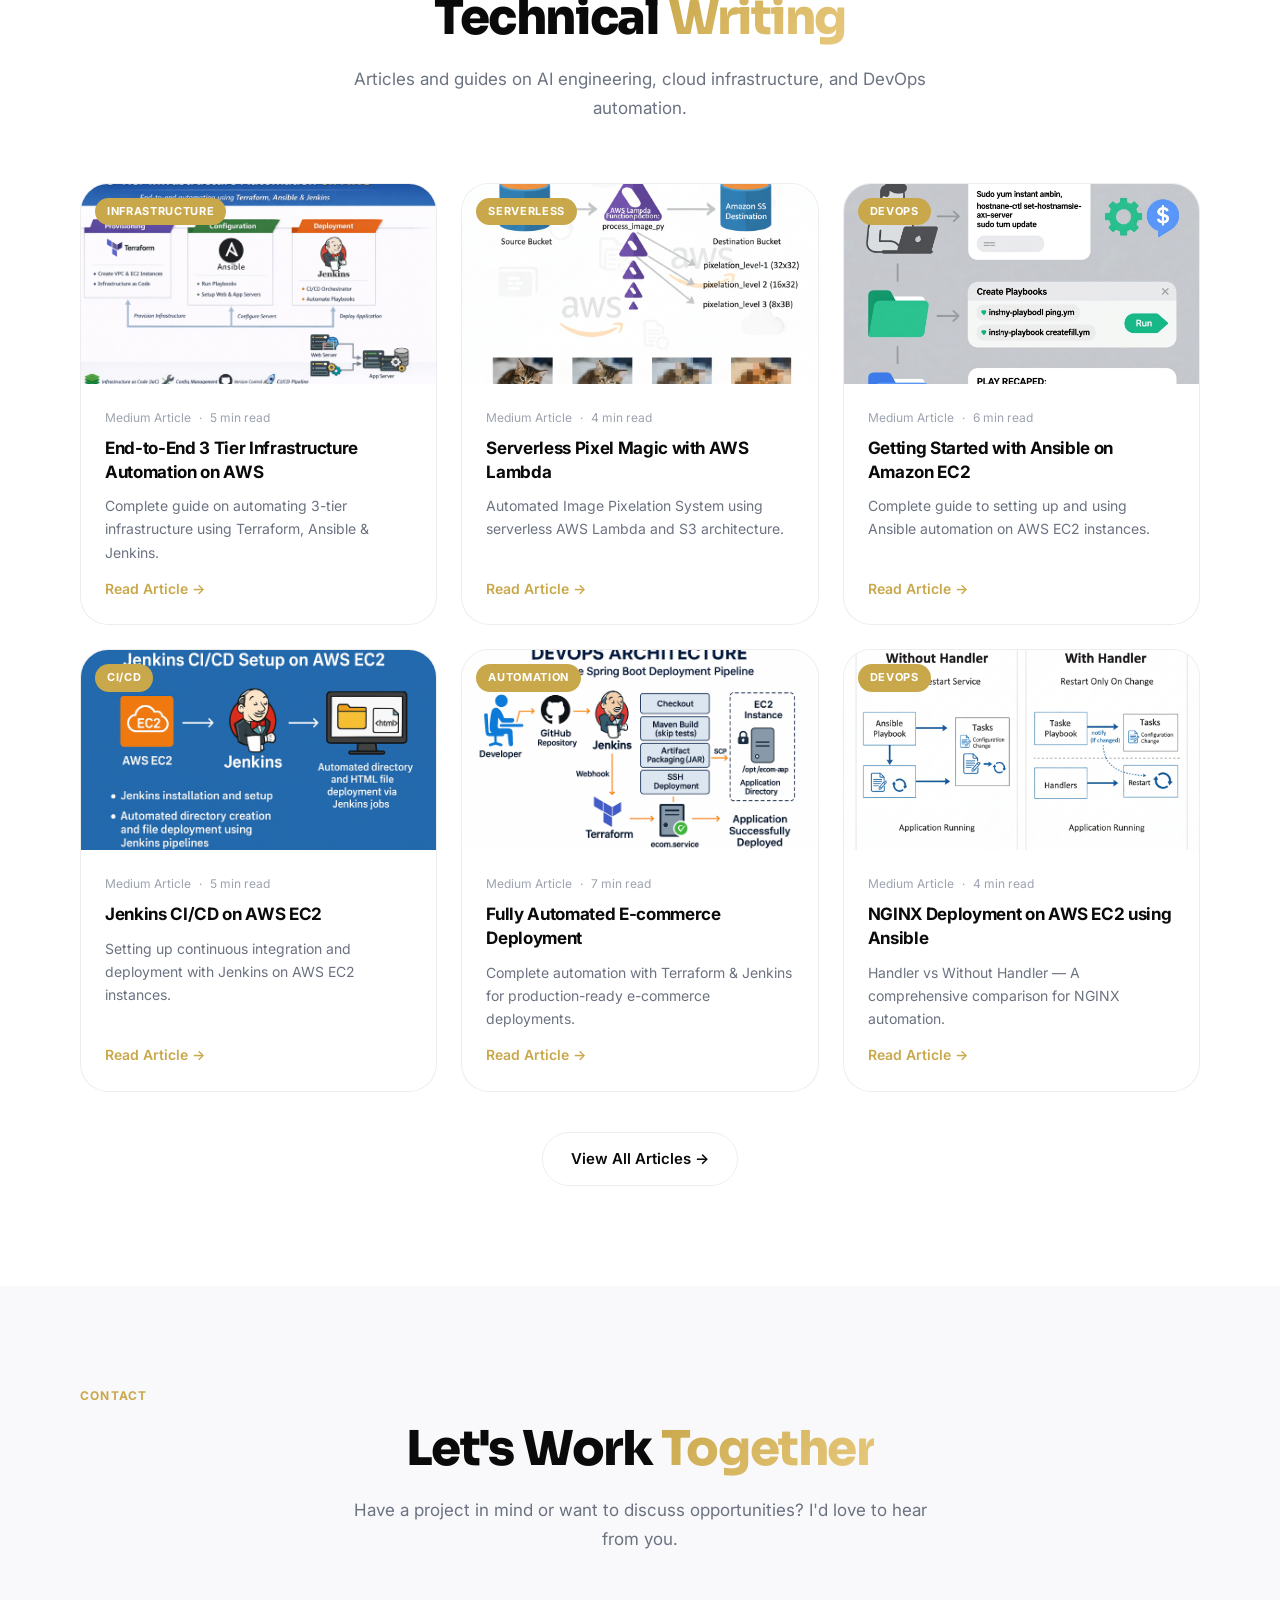
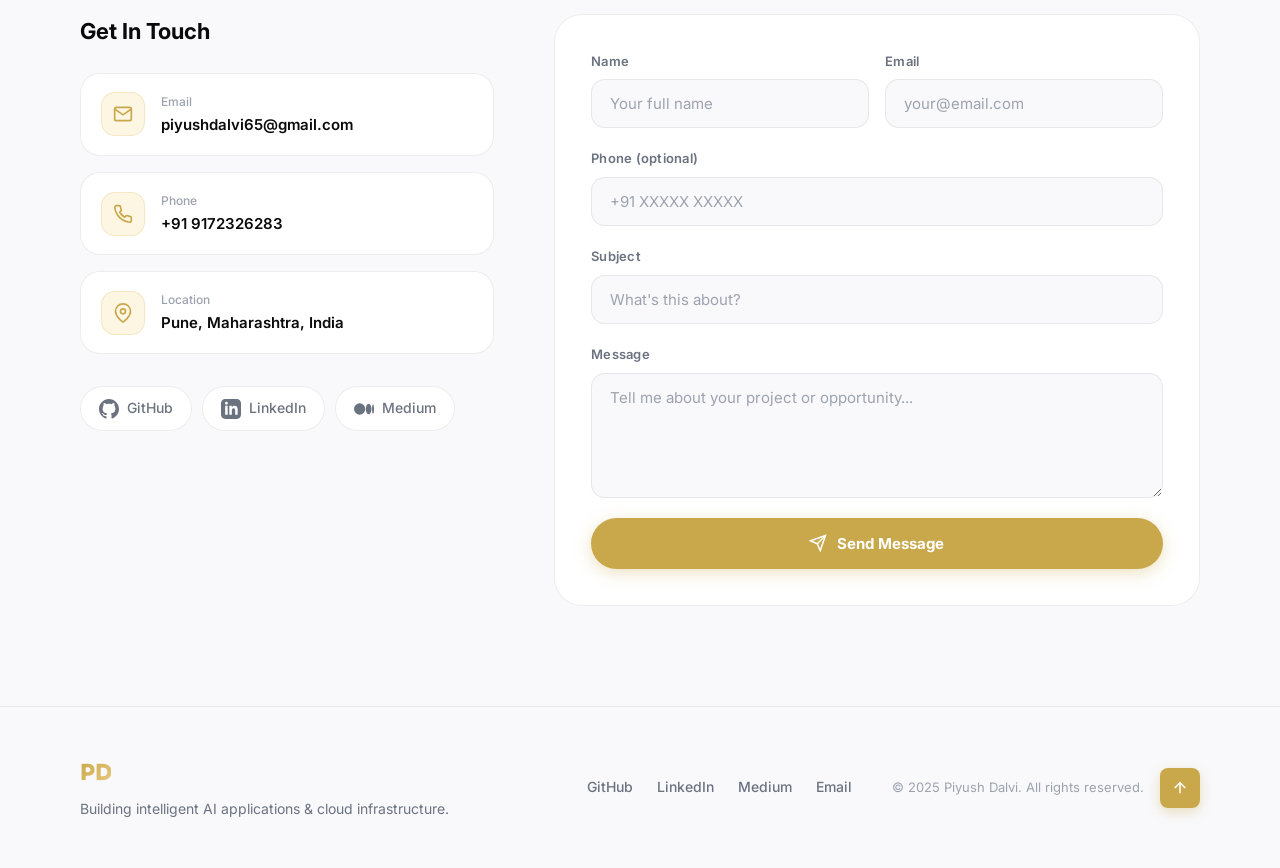
==== commit 008c2df8: "refactor: redesign portfolio layout with a modern navigation system and updated metadata" ====
--- a/index.html
+++ b/index.html
@@ -3,498 +3,859 @@
 <head>
     <meta charset="UTF-8">
     <meta name="viewport" content="width=device-width, initial-scale=1.0">
-    <title>Piyush Dalvi - DevOps Engineer | SRE | Founder of Terra.ai</title>
-    <meta name="description" content="DevOps Engineer and Site Reliability Engineer specializing in AWS, Terraform, Kubernetes, and CI/CD automation. Founder of Terra.ai.">
+    <title>Piyush Dalvi — AI & Cloud Engineer</title>
+    <meta name="description" content="Piyush Dalvi is an AI & Cloud Engineer building intelligent AI applications, cloud infrastructure, and automation solutions that solve real-world business problems.">
+    <meta name="keywords" content="AI Engineer, Cloud Engineer, DevOps, LLMs, Terraform, AWS, FastAPI, MockFriend, ScraperDesk, Ghotly AI">
+    <meta name="author" content="Piyush Dalvi">
+    <meta property="og:title" content="Piyush Dalvi — AI & Cloud Engineer">
+    <meta property="og:description" content="Building intelligent AI applications, cloud infrastructure, and automation solutions.">
+    <meta property="og:type" content="website">
     <link rel="preconnect" href="https://fonts.googleapis.com">
     <link rel="preconnect" href="https://fonts.gstatic.com" crossorigin>
-    <link href="https://fonts.googleapis.com/css2?family=Inter:wght@300;400;500;600;700&display=swap" rel="stylesheet">
+    <link href="https://fonts.googleapis.com/css2?family=Inter:wght@300;400;450;500;600;700;800;900&family=Sora:wght@400;600;700;800&display=swap" rel="stylesheet">
     <link rel="stylesheet" href="styles.css">
 </head>
-<body>
-    <!-- Menu Toggle -->
-    <button class="menu-toggle" aria-label="Toggle Menu">
-        <span></span>
-        <span></span>
-        <span></span>
-    </button>
-
-    <!-- Theme Toggle -->
-    <button class="theme-toggle" aria-label="Toggle Theme">
-        <svg class="sun-icon" width="20" height="20" viewBox="0 0 24 24" fill="none" stroke="currentColor" stroke-width="2">
-            <circle cx="12" cy="12" r="5"/>
-            <line x1="12" y1="1" x2="12" y2="3"/>
-            <line x1="12" y1="21" x2="12" y2="23"/>
-            <line x1="4.22" y1="4.22" x2="5.64" y2="5.64"/>
-            <line x1="18.36" y1="18.36" x2="19.78" y2="19.78"/>
-            <line x1="1" y1="12" x2="3" y2="12"/>
-            <line x1="21" y1="12" x2="23" y2="12"/>
-            <line x1="4.22" y1="19.78" x2="5.64" y2="18.36"/>
-            <line x1="18.36" y1="5.64" x2="19.78" y2="4.22"/>
-        </svg>
-        <svg class="moon-icon" width="20" height="20" viewBox="0 0 24 24" fill="none" stroke="currentColor" stroke-width="2">
-            <path d="M21 12.79A9 9 0 1 1 11.21 3 7 7 0 0 0 21 12.79z"/>
-        </svg>
-    </button>
-
-    <!-- Left Sidebar -->
-    <aside class="sidebar">
-        <div class="sidebar-content">
-            <div class="profile-image">
-                <img src="./img/PD.png" alt="Piyush Dalvi">
-            </div>
-            <h1 class="name">Piyush Dalvi</h1>
-            <p class="role">DevOps / Site Reliability Engineer</p>
-            <p class="tagline">Building Scalable Cloud Infrastructure & Automation Systems</p>
-            
-            <div class="contact-info">
-                <div class="info-item">
-                    <svg width="20" height="20" viewBox="0 0 24 24" fill="none" stroke="currentColor" stroke-width="2">
-                        <path d="M4 4h16c1.1 0 2 .9 2 2v12c0 1.1-.9 2-2 2H4c-1.1 0-2-.9-2-2V6c0-1.1.9-2 2-2z"/>
-                        <polyline points="22,6 12,13 2,6"/>
-                    </svg>
-                    <a href="mailto:piyushdalvi65@gmail.com">piyushdalvi65@gmail.com</a>
-                </div>
-                <div class="info-item">
-                    <svg width="20" height="20" viewBox="0 0 24 24" fill="none" stroke="currentColor" stroke-width="2">
-                        <path d="M21 10c0 7-9 13-9 13s-9-6-9-13a9 9 0 0 1 18 0z"/>
-                        <circle cx="12" cy="10" r="3"/>
-                    </svg>
-                    <span>Pune, Maharashtra, India</span>
-                </div>
-                <div class="info-item">
-                    <svg width="20" height="20" viewBox="0 0 24 24" fill="none" stroke="currentColor" stroke-width="2">
-                        <rect x="3" y="4" width="18" height="18" rx="2" ry="2"/>
-                        <line x1="16" y1="2" x2="16" y2="6"/>
-                        <line x1="8" y1="2" x2="8" y2="6"/>
-                        <line x1="3" y1="10" x2="21" y2="10"/>
-                    </svg>
-                    <span>21/07/2004</span>
-                </div>
-            </div>
-
-            <div class="social-links">
-                <a href="https://www.linkedin.com/in/piyush-dalvi-5b1499382" target="_blank" title="LinkedIn">
-                    <svg width="24" height="24" viewBox="0 0 24 24" fill="currentColor">
-                        <path d="M19 0h-14c-2.761 0-5 2.239-5 5v14c0 2.761 2.239 5 5 5h14c2.762 0 5-2.239 5-5v-14c0-2.761-2.238-5-5-5zm-11 19h-3v-11h3v11zm-1.5-12.268c-.966 0-1.75-.79-1.75-1.764s.784-1.764 1.75-1.764 1.75.79 1.75 1.764-.783 1.764-1.75 1.764zm13.5 12.268h-3v-5.604c0-3.368-4-3.113-4 0v5.604h-3v-11h3v1.765c1.396-2.586 7-2.777 7 2.476v6.759z"/>
-                    </svg>
-                </a>
-                <a href="https://github.com/dalvipiyush07" target="_blank" title="GitHub">
-                    <svg width="24" height="24" viewBox="0 0 24 24" fill="currentColor">
-                        <path d="M12 0c-6.626 0-12 5.373-12 12 0 5.302 3.438 9.8 8.207 11.387.599.111.793-.261.793-.577v-2.234c-3.338.726-4.033-1.416-4.033-1.416-.546-1.387-1.333-1.756-1.333-1.756-1.089-.745.083-.729.083-.729 1.205.084 1.839 1.237 1.839 1.237 1.07 1.834 2.807 1.304 3.492.997.107-.775.418-1.305.762-1.604-2.665-.305-5.467-1.334-5.467-5.931 0-1.311.469-2.381 1.236-3.221-.124-.303-.535-1.524.117-3.176 0 0 1.008-.322 3.301 1.23.957-.266 1.983-.399 3.003-.404 1.02.005 2.047.138 3.006.404 2.291-1.552 3.297-1.23 3.297-1.23.653 1.653.242 2.874.118 3.176.77.84 1.235 1.911 1.235 3.221 0 4.609-2.807 5.624-5.479 5.921.43.372.823 1.102.823 2.222v3.293c0 .319.192.694.801.576 4.765-1.589 8.199-6.086 8.199-11.386 0-6.627-5.373-12-12-12z"/>
-                    </svg>
-                </a>
-                <a href="https://medium.com/@piyushdalvi65" target="_blank" title="Medium">
-                    <svg width="24" height="24" viewBox="0 0 24 24" fill="currentColor">
-                        <path d="M13.54 12a6.8 6.8 0 01-6.77 6.82A6.8 6.8 0 010 12a6.8 6.8 0 016.77-6.82A6.8 6.8 0 0113.54 12zM20.96 12c0 3.54-1.51 6.42-3.38 6.42-1.87 0-3.39-2.88-3.39-6.42s1.52-6.42 3.39-6.42 3.38 2.88 3.38 6.42M24 12c0 3.17-.53 5.75-1.19 5.75-.66 0-1.19-2.58-1.19-5.75s.53-5.75 1.19-5.75C23.47 6.25 24 8.83 24 12z"/>
-                    </svg>
-                </a>
-                <a href="https://terraa.online" target="_blank" title="Terra.ai">
-                    <svg width="24" height="24" viewBox="0 0 24 24" fill="none" stroke="currentColor" stroke-width="2">
-                        <circle cx="12" cy="12" r="10"/>
-                        <path d="M2 12h20M12 2a15.3 15.3 0 0 1 4 10 15.3 15.3 0 0 1-4 10 15.3 15.3 0 0 1-4-10 15.3 15.3 0 0 1 4-10z"/>
-                    </svg>
-                </a>
+<body class="light-mode">
+
+    <!-- ========== NAVBAR ========== -->
+    <header class="navbar" id="navbar">
+        <div class="nav-container">
+            <a href="#home" class="nav-logo">
+                <span class="logo-text">PD</span>
+            </a>
+
+            <nav class="nav-links" id="navLinks">
+                <a href="#home" class="nav-link active">Home</a>
+                <a href="#about" class="nav-link">About</a>
+                <a href="#skills" class="nav-link">Skills</a>
+                <a href="#projects" class="nav-link">Projects</a>
+                <a href="#experience" class="nav-link">Experience</a>
+                <a href="#education" class="nav-link">Education</a>
+                <a href="#certifications" class="nav-link">Certs</a>
+                <a href="#blog" class="nav-link">Blog</a>
+                <a href="#contact" class="nav-link">Contact</a>
+            </nav>
+
+            <div class="nav-actions">
+                <button class="theme-btn" id="themeToggle" aria-label="Toggle theme">
+                    <span class="theme-icon" id="themeIcon">
+                        <svg width="18" height="18" viewBox="0 0 24 24" fill="none" stroke="currentColor" stroke-width="2" stroke-linecap="round" stroke-linejoin="round">
+                            <circle cx="12" cy="12" r="5"/>
+                            <line x1="12" y1="1" x2="12" y2="3"/>
+                            <line x1="12" y1="21" x2="12" y2="23"/>
+                            <line x1="4.22" y1="4.22" x2="5.64" y2="5.64"/>
+                            <line x1="18.36" y1="18.36" x2="19.78" y2="19.78"/>
+                            <line x1="1" y1="12" x2="3" y2="12"/>
+                            <line x1="21" y1="12" x2="23" y2="12"/>
+                            <line x1="4.22" y1="19.78" x2="5.64" y2="18.36"/>
+                            <line x1="18.36" y1="5.64" x2="19.78" y2="4.22"/>
+                        </svg>
+                    </span>
+                </button>
+                <button class="hamburger" id="hamburger" aria-label="Open menu">
+                    <span></span>
+                    <span></span>
+                    <span></span>
+                </button>
             </div>
         </div>
-    </aside>
-
-    <!-- Main Content -->
-    <main class="main-content">
-        <!-- Navigation -->
-        <nav class="nav-tabs">
-            <button class="nav-tab active" data-section="about">About</button>
-            <button class="nav-tab" data-section="career">Career</button>
-            <button class="nav-tab" data-section="portfolio">Portfolio</button>
-            <button class="nav-tab" data-section="blog">Blog</button>
-            <button class="nav-tab" data-section="contact">Contact</button>
+    </header>
+
+    <!-- Mobile Nav Overlay -->
+    <div class="mobile-nav" id="mobileNav">
+        <div class="mobile-nav-header">
+            <span class="logo-text">PD</span>
+            <button class="mobile-close" id="mobileClose" aria-label="Close menu">
+                <svg width="24" height="24" viewBox="0 0 24 24" fill="none" stroke="currentColor" stroke-width="2"><line x1="18" y1="6" x2="6" y2="18"/><line x1="6" y1="6" x2="18" y2="18"/></svg>
+            </button>
+        </div>
+        <nav class="mobile-nav-links">
+            <a href="#home" class="mobile-nav-link">Home</a>
+            <a href="#about" class="mobile-nav-link">About</a>
+            <a href="#skills" class="mobile-nav-link">Skills</a>
+            <a href="#projects" class="mobile-nav-link">Projects</a>
+            <a href="#experience" class="mobile-nav-link">Experience</a>
+            <a href="#education" class="mobile-nav-link">Education</a>
+            <a href="#certifications" class="mobile-nav-link">Certifications</a>
+            <a href="#blog" class="mobile-nav-link">Blog</a>
+            <a href="#contact" class="mobile-nav-link">Contact</a>
         </nav>
-
-        <!-- About Section -->
-        <section id="about" class="section active">
-            <h2 class="section-title">About Me</h2>
-            <div class="glass-card">
-                <p class="about-text">I am a DevOps and Site Reliability Engineer with a strong focus on designing scalable, automated, and highly available cloud infrastructure. My expertise includes AWS cloud architecture, Infrastructure as Code (Terraform), configuration management (Ansible), CI/CD pipeline automation (Jenkins and GitHub Actions), and container orchestration using Kubernetes.</p>
-                <p class="about-text">As the Founder of <a href="https://terraa.online" target="_blank" class="accent-link">Terra.ai</a>, I am building a platform that empowers students and professionals to generate production-ready Terraform-based AWS infrastructure efficiently. My goal is to simplify cloud automation and make modern infrastructure practices more accessible and practical.</p>
-                <p class="about-text">I am driven by an automation-first mindset, reliability-by-design principles, and a commitment to building resilient, scalable, and secure cloud systems.</p>
-            </div>
-
-            <h3 class="subsection-title">What I'm Doing</h3>
-            <div class="doing-grid">
-                <div class="doing-card glass-card">
-                    <div class="doing-icon">⚙️</div>
-                    <h4>DevOps & Automation</h4>
-                    <ul>
-                        <li>Infrastructure as Code</li>
-                        <li>CI/CD Pipeline Design</li>
-                        <li>Workflow Automation</li>
-                    </ul>
-                </div>
-                <div class="doing-card glass-card">
-                    <div class="doing-icon">☁️</div>
-                    <h4>Cloud Architecture</h4>
-                    <ul>
-                        <li>AWS Infrastructure</li>
-                        <li>High Availability</li>
-                        <li>Auto Scaling & Load Balancing</li>
-                    </ul>
-                </div>
-                <div class="doing-card glass-card">
-                    <div class="doing-icon">🔒</div>
-                    <h4>Security & Monitoring</h4>
-                    <ul>
-                        <li>IAM & Access Control</li>
-                        <li>CloudWatch</li>
-                        <li>Prometheus & Grafana</li>
-                    </ul>
-                </div>
-                <div class="doing-card glass-card">
-                    <div class="doing-icon">🚀</div>
-                    <h4>Founder & Builder</h4>
-                    <ul>
-                        <li>Terra.ai Platform</li>
-                        <li>Terraform Code Generation</li>
-                        <li>Cloud Education</li>
-                    </ul>
-                </div>
+        <div class="mobile-social">
+            <a href="https://github.com/dalvipiyush07" target="_blank" class="ms-link">GitHub</a>
+            <a href="https://www.linkedin.com/in/piyush-dalvi-5b1499382" target="_blank" class="ms-link">LinkedIn</a>
+            <a href="mailto:piyushdalvi65@gmail.com" class="ms-link">Email</a>
+        </div>
+    </div>
+    <div class="mobile-overlay" id="mobileOverlay"></div>
+
+    <main>
+
+        <!-- ========== HERO ========== -->
+        <section id="home" class="hero">
+            <div class="hero-bg-grid"></div>
+            <div class="hero-content container">
+                <div class="hero-left reveal">
+                    <div class="hero-badge">
+                        <span class="badge-dot"></span>
+                        Available for opportunities
+                    </div>
+                    <h1 class="hero-name">
+                        Piyush<br>
+                        <span class="gradient-text">Dalvi</span>
+                    </h1>
+                    <p class="hero-title">AI &amp; Cloud Engineer</p>
+                    <p class="hero-desc">
+                        Building intelligent AI applications, cloud infrastructure, and automation solutions that solve real-world business problems.
+                    </p>
+                    <div class="hero-actions">
+                        <a href="#" class="btn-primary" id="resumeBtn">
+                            <svg width="18" height="18" viewBox="0 0 24 24" fill="none" stroke="currentColor" stroke-width="2"><path d="M21 15v4a2 2 0 0 1-2 2H5a2 2 0 0 1-2-2v-4"/><polyline points="7 10 12 15 17 10"/><line x1="12" y1="15" x2="12" y2="3"/></svg>
+                            Download Resume
+                        </a>
+                        <a href="#contact" class="btn-secondary">Contact Me</a>
+                    </div>
+                    <div class="hero-socials">
+                        <a href="https://github.com/dalvipiyush07" target="_blank" class="social-pill">
+                            <svg width="18" height="18" viewBox="0 0 24 24" fill="currentColor"><path d="M12 0c-6.626 0-12 5.373-12 12 0 5.302 3.438 9.8 8.207 11.387.599.111.793-.261.793-.577v-2.234c-3.338.726-4.033-1.416-4.033-1.416-.546-1.387-1.333-1.756-1.333-1.756-1.089-.745.083-.729.083-.729 1.205.084 1.839 1.237 1.839 1.237 1.07 1.834 2.807 1.304 3.492.997.107-.775.418-1.305.762-1.604-2.665-.305-5.467-1.334-5.467-5.931 0-1.311.469-2.381 1.236-3.221-.124-.303-.535-1.524.117-3.176 0 0 1.008-.322 3.301 1.23.957-.266 1.983-.399 3.003-.404 1.02.005 2.047.138 3.006.404 2.291-1.552 3.297-1.23 3.297-1.23.653 1.653.242 2.874.118 3.176.77.84 1.235 1.911 1.235 3.221 0 4.609-2.807 5.624-5.479 5.921.43.372.823 1.102.823 2.222v3.293c0 .319.192.694.801.576 4.765-1.589 8.199-6.086 8.199-11.386 0-6.627-5.373-12-12-12z"/></svg>
+                            GitHub
+                        </a>
+                        <a href="https://www.linkedin.com/in/piyush-dalvi-5b1499382" target="_blank" class="social-pill">
+                            <svg width="18" height="18" viewBox="0 0 24 24" fill="currentColor"><path d="M19 0h-14c-2.761 0-5 2.239-5 5v14c0 2.761 2.239 5 5 5h14c2.762 0 5-2.239 5-5v-14c0-2.761-2.238-5-5-5zm-11 19h-3v-11h3v11zm-1.5-12.268c-.966 0-1.75-.79-1.75-1.764s.784-1.764 1.75-1.764 1.75.79 1.75 1.764-.783 1.764-1.75 1.764zm13.5 12.268h-3v-5.604c0-3.368-4-3.113-4 0v5.604h-3v-11h3v1.765c1.396-2.586 7-2.777 7 2.476v6.759z"/></svg>
+                            LinkedIn
+                        </a>
+                        <a href="mailto:piyushdalvi65@gmail.com" class="social-pill">
+                            <svg width="18" height="18" viewBox="0 0 24 24" fill="none" stroke="currentColor" stroke-width="2"><path d="M4 4h16c1.1 0 2 .9 2 2v12c0 1.1-.9 2-2 2H4c-1.1 0-2-.9-2-2V6c0-1.1.9-2 2-2z"/><polyline points="22,6 12,13 2,6"/></svg>
+                            Email
+                        </a>
+                    </div>
+                </div>
+                <div class="hero-right reveal-right">
+                    <div class="hero-image-wrapper">
+                        <div class="hero-image-glow"></div>
+                        <div class="hero-image-ring"></div>
+                        <img src="./img/PD.png" alt="Piyush Dalvi" class="hero-image">
+                        <div class="hero-card-float card-1">
+                            <span class="float-icon">🤖</span>
+                            <div>
+                                <div class="float-title">AI Engineer</div>
+                                <div class="float-sub">LLMs & Agents</div>
+                            </div>
+                        </div>
+                        <div class="hero-card-float card-2">
+                            <span class="float-icon">☁️</span>
+                            <div>
+                                <div class="float-title">Cloud Expert</div>
+                                <div class="float-sub">AWS & Terraform</div>
+                            </div>
+                        </div>
+                    </div>
+                </div>
+            </div>
+            <div class="hero-scroll-indicator">
+                <span>Scroll</span>
+                <div class="scroll-line"></div>
             </div>
         </section>
 
-        <!-- Career Section -->
-        <section id="career" class="section">
-            <h2 class="section-title">Certifications & Experience</h2>
-            
-            <h3 class="subsection-title">Certifications</h3>
-            <div class="cert-grid">
-                <div class="cert-card glass-card">
-                    <div class="cert-icon">🎓</div>
-                    <h4>AWS & DevOps Certified</h4>
-                    <p class="cert-org"><a href="https://www.fortunecloudindia.com/" target="_blank" class="cert-link">Fortune Cloud Technologies, Pune</a></p>
-                </div>
-                <div class="cert-card glass-card">
-                    <div class="cert-icon">📊</div>
-                    <h4>Amazon Web Services Analytics Assessment</h4>
-                    <p class="cert-org">LearnTube.ai</p>
-                </div>
-            </div>
-
-            <h3 class="subsection-title">Experience</h3>
-            <div class="cert-card glass-card">
-                <div class="cert-icon">💼</div>
-                <h4>DevOps Internship</h4>
-                <p class="cert-org"><a href="https://cravitaindia.com/" target="_blank" class="cert-link">Cravita Technologies</a></p>
-            </div>
-
-            <h3 class="subsection-title">Technical Skills</h3>
-            
-            <div class="skills-category glass-card">
-                <h3>Cloud & DevOps</h3>
-                <div class="skills-grid">
-                    <div class="skill-item">AWS (EC2, VPC, ECS, S3, IAM, ELB, ECR)</div>
-                    <div class="skill-item">Route53</div>
-                    <div class="skill-item">Lambda</div>
-                    <div class="skill-item">CloudWatch</div>
-                    <div class="skill-item">Terraform</div>
-                    <div class="skill-item">Ansible</div>
-                </div>
-            </div>
-
-            <div class="skills-category glass-card">
-                <h3>Containerization & Microservices</h3>
-                <div class="skills-grid">
-                    <div class="skill-item">Docker</div>
-                    <div class="skill-item">Kubernetes</div>
-                    <div class="skill-item">Docker Compose</div>
-                    <div class="skill-item">Microservices Architecture</div>
-                </div>
-            </div>
-
-            <div class="skills-category glass-card">
-                <h3>CI/CD & Automation</h3>
-                <div class="skills-grid">
-                    <div class="skill-item">Jenkins</div>
-                    <div class="skill-item">Git & GitHub</div>
-                    <div class="skill-item">GitHub Actions</div>
-                    <div class="skill-item">Pipeline Design</div>
-                </div>
-            </div>
-
-            <div class="skills-category glass-card">
-                <h3>Linux & Scripting</h3>
-                <div class="skills-grid">
-                    <div class="skill-item">Linux Administration</div>
-                    <div class="skill-item">Shell / Bash</div>
-                    <div class="skill-item">Python</div>
-                    <div class="skill-item">Process Automation</div>
-                </div>
-            </div>
-
-            <div class="skills-category glass-card">
-                <h3>Infrastructure & Monitoring</h3>
-                <div class="skills-grid">
-                    <div class="skill-item">VPC Design</div>
-                    <div class="skill-item">Load Balancing</div>
-                    <div class="skill-item">High Availability</div>
-                    <div class="skill-item">Auto Scaling</div>
-                    <div class="skill-item">Prometheus</div>
-                    <div class="skill-item">Grafana</div>
-                    <div class="skill-item">Log Analysis</div>
+        <!-- ========== ABOUT ========== -->
+        <section id="about" class="section">
+            <div class="container">
+                <div class="section-label reveal">About</div>
+                <div class="about-grid">
+                    <div class="about-text reveal">
+                        <h2 class="section-heading">About <span class="gradient-text">Me</span></h2>
+                        <p class="about-p">
+                            I'm an AI &amp; Cloud Engineer passionate about building intelligent applications and scalable cloud solutions. My expertise spans Artificial Intelligence, cloud infrastructure, automation, backend systems, and modern web technologies.
+                        </p>
+                        <p class="about-p">
+                            I enjoy creating AI-powered applications, cloud-native systems, and intelligent automation platforms that solve real-world business challenges. I'm constantly learning new technologies and improving my skills to build software that is scalable, reliable, efficient, and user-friendly.
+                        </p>
+                        <div class="about-stats">
+                            <div class="stat-item">
+                                <div class="stat-number">3+</div>
+                                <div class="stat-label">AI SaaS Products</div>
+                            </div>
+                            <div class="stat-item">
+                                <div class="stat-number">15+</div>
+                                <div class="stat-label">Projects Built</div>
+                            </div>
+                            <div class="stat-item">
+                                <div class="stat-number">8+</div>
+                                <div class="stat-label">Technologies</div>
+                            </div>
+                        </div>
+                    </div>
+                    <div class="what-i-do reveal-right">
+                        <h3 class="wid-title">What I Do</h3>
+                        <div class="wid-grid">
+                            <div class="wid-card">
+                                <div class="wid-icon">🤖</div>
+                                <h4>Artificial Intelligence</h4>
+                                <p>Designing intelligent AI-powered applications that improve productivity and automate complex tasks.</p>
+                            </div>
+                            <div class="wid-card">
+                                <div class="wid-icon">☁️</div>
+                                <h4>Cloud Solutions</h4>
+                                <p>Building scalable, secure, and reliable cloud infrastructure for modern applications.</p>
+                            </div>
+                            <div class="wid-card">
+                                <div class="wid-icon">⚡</div>
+                                <h4>Business Automation</h4>
+                                <p>Helping businesses automate repetitive workflows, optimize operations, and improve efficiency using AI.</p>
+                            </div>
+                            <div class="wid-card">
+                                <div class="wid-icon">💻</div>
+                                <h4>Modern Applications</h4>
+                                <p>Building responsive, high-performance, and user-friendly applications focused on exceptional user experience.</p>
+                            </div>
+                        </div>
+                    </div>
                 </div>
             </div>
         </section>
 
-        <!-- Portfolio Section -->
-        <section id="portfolio" class="section">
-            <h2 class="section-title">Portfolio</h2>
-            
-            <div class="filter-buttons">
-                <button class="filter-btn active" data-filter="all">All</button>
-                <button class="filter-btn" data-filter="infrastructure">Infrastructure</button>
-                <button class="filter-btn" data-filter="cicd">CI/CD</button>
-                <button class="filter-btn" data-filter="automation">Automation</button>
-                <button class="filter-btn" data-filter="serverless">Serverless</button>
-                <button class="filter-btn" data-filter="cloud">Cloud Architecture</button>
-            </div>
-
-            <div class="projects-grid">
-                <div class="project-card glass-card" data-category="infrastructure automation cicd">
-                    <h3>End-to-End 3-Tier Infrastructure Automation</h3>
-                    <p>Complete infrastructure automation using Terraform, Ansible & Jenkins</p>
-                    <div class="tech-tags">
-                        <span class="tag">Terraform</span>
-                        <span class="tag">Ansible</span>
-                        <span class="tag">Jenkins</span>
-                        <span class="tag">AWS</span>
-                    </div>
-                    <a href="https://github.com/dalvipiyush07/End-to-End--3-Tier-Infrastructure-Automation-using-Terraform-Ansible-Jenkins" target="_blank" class="project-link">View on GitHub →</a>
-                </div>
-
-                <div class="project-card glass-card" data-category="cicd cloud">
-                    <h3>E-commerce Project Deployment</h3>
-                    <p>CI/CD pipeline implementation with Terraform & Jenkins</p>
-                    <div class="tech-tags">
-                        <span class="tag">Terraform</span>
-                        <span class="tag">Jenkins</span>
-                        <span class="tag">AWS</span>
-                        <span class="tag">CI/CD</span>
-                    </div>
-                    <a href="https://github.com/dalvipiyush07/E-commerce-Project-Deployment-" target="_blank" class="project-link">View on GitHub →</a>
-                </div>
-
-                <div class="project-card glass-card" data-category="cicd infrastructure">
-                    <h3>Static Website CI/CD Deployment</h3>
-                    <p>Automated deployment using Terraform & Jenkins</p>
-                    <div class="tech-tags">
-                        <span class="tag">Terraform</span>
-                        <span class="tag">Jenkins</span>
-                        <span class="tag">S3</span>
-                        <span class="tag">CloudFront</span>
-                    </div>
-                    <a href="https://github.com/dalvipiyush07/Static-Website-CI-CD-Deployment-using-Terraform-and-Jenkins" target="_blank" class="project-link">View on GitHub →</a>
-                </div>
-
-                <div class="project-card glass-card" data-category="cicd automation">
-                    <h3>Terraform Jenkins Voice Assistant</h3>
-                    <p>Voice-controlled infrastructure deployment automation</p>
-                    <div class="tech-tags">
-                        <span class="tag">Terraform</span>
-                        <span class="tag">Jenkins</span>
-                        <span class="tag">Automation</span>
-                    </div>
-                    <a href="https://github.com/dalvipiyush07/Terraform-Jenkins-Voice-Assistant-Deployment" target="_blank" class="project-link">View on GitHub →</a>
-                </div>
-
-                <div class="project-card glass-card" data-category="serverless">
-                    <h3>Image Pixelator</h3>
-                    <p>Serverless image processing using AWS Lambda & S3</p>
-                    <div class="tech-tags">
-                        <span class="tag">Lambda</span>
-                        <span class="tag">S3</span>
-                        <span class="tag">Python</span>
-                        <span class="tag">Serverless</span>
-                    </div>
-                    <a href="https://github.com/dalvipiyush07/Image-Pixelator-using-AWS-Lambda-and-S3" target="_blank" class="project-link">View on GitHub →</a>
-                </div>
-
-                <div class="project-card glass-card" data-category="cicd cloud">
-                    <h3>Student App DevOps Project</h3>
-                    <p>Complete DevOps CI/CD implementation</p>
-                    <div class="tech-tags">
-                        <span class="tag">Jenkins</span>
-                        <span class="tag">Docker</span>
-                        <span class="tag">AWS</span>
-                        <span class="tag">CI/CD</span>
-                    </div>
-                    <a href="https://github.com/dalvipiyush07/Student-App-Complete-DevOps-CI-CD-Project-" target="_blank" class="project-link">View on GitHub →</a>
-                </div>
-
-                <div class="project-card glass-card" data-category="cicd cloud">
-                    <h3>Book App CI/CD Implementation</h3>
-                    <p>Jenkins + AWS EC2 deployment guide</p>
-                    <div class="tech-tags">
-                        <span class="tag">Jenkins</span>
-                        <span class="tag">EC2</span>
-                        <span class="tag">CI/CD</span>
-                    </div>
-                    <a href="https://github.com/dalvipiyush07/Book-App-CI-CD-Implementation-Guide-Jenkins-AWS-EC2-" target="_blank" class="project-link">View on GitHub →</a>
-                </div>
-
-                <div class="project-card glass-card" data-category="serverless automation">
-                    <h3>Automated Document Processing</h3>
-                    <p>AWS Serverless document processing system</p>
-                    <div class="tech-tags">
-                        <span class="tag">Lambda</span>
-                        <span class="tag">S3</span>
-                        <span class="tag">DynamoDB</span>
-                        <span class="tag">Serverless</span>
-                    </div>
-                    <a href="https://github.com/dalvipiyush07/-Automated-Document-Processing-System-using-AWS-Serverless" target="_blank" class="project-link">View on GitHub →</a>
-                </div>
-
-                <div class="project-card glass-card" data-category="cloud infrastructure">
-                    <h3>Mark Your Attendance</h3>
-                    <p>3 Tier AWS SDK Architecture implementation</p>
-                    <div class="tech-tags">
-                        <span class="tag">AWS SDK</span>
-                        <span class="tag">EC2</span>
-                        <span class="tag">RDS</span>
-                        <span class="tag">3-Tier</span>
-                    </div>
-                    <a href="https://github.com/dalvipiyush07/Mark-Your-Attendance-3-Tier-AWS-SDK-Architecture-" target="_blank" class="project-link">View on GitHub →</a>
+        <!-- ========== SKILLS ========== -->
+        <section id="skills" class="section section-alt">
+            <div class="container">
+                <div class="section-label reveal">Skills</div>
+                <h2 class="section-heading centered reveal">Technical <span class="gradient-text">Expertise</span></h2>
+                <p class="section-sub centered reveal">Technologies and tools I work with to build intelligent, scalable solutions.</p>
+                <div class="skills-grid-outer">
+                    <div class="skill-category reveal">
+                        <div class="skill-cat-header">
+                            <div class="skill-cat-icon">🤖</div>
+                            <h3>Artificial Intelligence</h3>
+                        </div>
+                        <div class="skill-badges">
+                            <span class="skill-badge ai">Large Language Models</span>
+                            <span class="skill-badge ai">AI Agents</span>
+                            <span class="skill-badge ai">Model Context Protocol</span>
+                            <span class="skill-badge ai">RAG</span>
+                            <span class="skill-badge ai">Prompt Engineering</span>
+                            <span class="skill-badge ai">Speech AI</span>
+                            <span class="skill-badge ai">Google Gemini</span>
+                            <span class="skill-badge ai">Claude</span>
+                            <span class="skill-badge ai">AI Workflow Automation</span>
+                        </div>
+                    </div>
+                    <div class="skill-category reveal">
+                        <div class="skill-cat-header">
+                            <div class="skill-cat-icon">☁️</div>
+                            <h3>Cloud &amp; Infrastructure</h3>
+                        </div>
+                        <div class="skill-badges">
+                            <span class="skill-badge cloud">AWS</span>
+                            <span class="skill-badge cloud">Terraform</span>
+                            <span class="skill-badge cloud">Docker</span>
+                            <span class="skill-badge cloud">Kubernetes</span>
+                            <span class="skill-badge cloud">Ansible</span>
+                            <span class="skill-badge cloud">Jenkins</span>
+                            <span class="skill-badge cloud">GitHub Actions</span>
+                            <span class="skill-badge cloud">Nginx</span>
+                            <span class="skill-badge cloud">Prometheus</span>
+                            <span class="skill-badge cloud">Grafana</span>
+                            <span class="skill-badge cloud">Loki</span>
+                        </div>
+                    </div>
+                    <div class="skill-category reveal">
+                        <div class="skill-cat-header">
+                            <div class="skill-cat-icon">⚡</div>
+                            <h3>Backend &amp; Database</h3>
+                        </div>
+                        <div class="skill-badges">
+                            <span class="skill-badge backend">FastAPI</span>
+                            <span class="skill-badge backend">Node.js</span>
+                            <span class="skill-badge backend">Python</span>
+                            <span class="skill-badge backend">REST APIs</span>
+                            <span class="skill-badge backend">Firebase</span>
+                            <span class="skill-badge backend">Supabase</span>
+                            <span class="skill-badge backend">PostgreSQL</span>
+                            <span class="skill-badge backend">Shell / Bash</span>
+                        </div>
+                    </div>
+                    <div class="skill-category reveal">
+                        <div class="skill-cat-header">
+                            <div class="skill-cat-icon">💻</div>
+                            <h3>Core Expertise</h3>
+                        </div>
+                        <div class="skill-badges">
+                            <span class="skill-badge core">System Design</span>
+                            <span class="skill-badge core">Full Stack Dev</span>
+                            <span class="skill-badge core">Database Design</span>
+                            <span class="skill-badge core">Authentication</span>
+                            <span class="skill-badge core">Performance Optimization</span>
+                            <span class="skill-badge core">Linux Admin</span>
+                            <span class="skill-badge core">Problem Solving</span>
+                        </div>
+                    </div>
                 </div>
             </div>
         </section>
 
-        <!-- Blog Section -->
+        <!-- ========== PROJECTS ========== -->
+        <section id="projects" class="section">
+            <div class="container">
+                <div class="section-label reveal">Portfolio</div>
+                <h2 class="section-heading centered reveal">Featured <span class="gradient-text">Projects</span></h2>
+                <p class="section-sub centered reveal">AI-powered platforms and cloud infrastructure projects I've designed and built.</p>
+
+                <div class="projects-grid">
+                    <!-- MockFriend -->
+                    <div class="project-card featured reveal">
+                        <div class="project-card-inner">
+                            <div class="project-image-wrap">
+                                <div class="project-placeholder mockfriend">
+                                    <div class="proj-icon-large">🎯</div>
+                                    <div class="proj-shimmer"></div>
+                                </div>
+                                <div class="project-badge">Featured</div>
+                            </div>
+                            <div class="project-body">
+                                <h3 class="project-name">MockFriend</h3>
+                                <p class="project-desc">An AI-powered interview preparation platform featuring resume-based interviews, real-time voice interactions, and personalized AI feedback using Google Gemini &amp; Claude.</p>
+                                <div class="project-tech">
+                                    <span class="tech-tag">Google Gemini</span>
+                                    <span class="tech-tag">Claude</span>
+                                    <span class="tech-tag">Deepgram STT</span>
+                                    <span class="tech-tag">FastAPI</span>
+                                    <span class="tech-tag">React</span>
+                                    <span class="tech-tag">AWS</span>
+                                    <span class="tech-tag">Terraform</span>
+                                </div>
+                                <div class="project-actions">
+                                    <a href="https://mockfriend.in" target="_blank" class="proj-btn-primary">
+                                        <svg width="16" height="16" viewBox="0 0 24 24" fill="none" stroke="currentColor" stroke-width="2"><path d="M18 13v6a2 2 0 0 1-2 2H5a2 2 0 0 1-2-2V8a2 2 0 0 1 2-2h6"/><polyline points="15 3 21 3 21 9"/><line x1="10" y1="14" x2="21" y2="3"/></svg>
+                                        Live Demo
+                                    </a>
+                                </div>
+                            </div>
+                        </div>
+                    </div>
+
+                    <!-- Ghotly AI -->
+                    <div class="project-card featured reveal">
+                        <div class="project-card-inner">
+                            <div class="project-image-wrap">
+                                <div class="project-placeholder ghotly">
+                                    <div class="proj-icon-large">🧠</div>
+                                    <div class="proj-shimmer"></div>
+                                </div>
+                                <div class="project-badge">Featured</div>
+                            </div>
+                            <div class="project-body">
+                                <h3 class="project-name">Ghotly AI</h3>
+                                <p class="project-desc">An intelligent AI workspace assistant for real-time conversations, document understanding, and workflow automation with multi-LLM integration and conversation memory.</p>
+                                <div class="project-tech">
+                                    <span class="tech-tag">LLMs</span>
+                                    <span class="tech-tag">Prompt Engineering</span>
+                                    <span class="tech-tag">FastAPI</span>
+                                    <span class="tech-tag">Cloud-Native</span>
+                                    <span class="tech-tag">AI Agents</span>
+                                </div>
+                                <div class="project-actions">
+                                    <a href="https://ghotlyai.in" target="_blank" class="proj-btn-primary">
+                                        <svg width="16" height="16" viewBox="0 0 24 24" fill="none" stroke="currentColor" stroke-width="2"><path d="M18 13v6a2 2 0 0 1-2 2H5a2 2 0 0 1-2-2V8a2 2 0 0 1 2-2h6"/><polyline points="15 3 21 3 21 9"/><line x1="10" y1="14" x2="21" y2="3"/></svg>
+                                        Live Demo
+                                    </a>
+                                </div>
+                            </div>
+                        </div>
+                    </div>
+
+                    <!-- ScraperDesk -->
+                    <div class="project-card featured reveal">
+                        <div class="project-card-inner">
+                            <div class="project-image-wrap">
+                                <div class="project-placeholder scraperdesk">
+                                    <div class="proj-icon-large">🔍</div>
+                                    <div class="proj-shimmer"></div>
+                                </div>
+                                <div class="project-badge">Open Source</div>
+                            </div>
+                            <div class="project-body">
+                                <h3 class="project-name">ScraperDesk</h3>
+                                <p class="project-desc">A business lead generation platform with AI-assisted data extraction, scalable web scraping pipelines, REST APIs, and workflow automation for developers and businesses.</p>
+                                <div class="project-tech">
+                                    <span class="tech-tag">AI Extraction</span>
+                                    <span class="tech-tag">Web Scraping</span>
+                                    <span class="tech-tag">REST APIs</span>
+                                    <span class="tech-tag">Automation</span>
+                                </div>
+                                <div class="project-actions">
+                                    <a href="https://scraperdesk.in" target="_blank" class="proj-btn-primary">
+                                        <svg width="16" height="16" viewBox="0 0 24 24" fill="none" stroke="currentColor" stroke-width="2"><path d="M18 13v6a2 2 0 0 1-2 2H5a2 2 0 0 1-2-2V8a2 2 0 0 1 2-2h6"/><polyline points="15 3 21 3 21 9"/><line x1="10" y1="14" x2="21" y2="3"/></svg>
+                                        Live Demo
+                                    </a>
+                                    <a href="https://github.com/dalvipiyush07" target="_blank" class="proj-btn-outline">
+                                        GitHub →
+                                    </a>
+                                </div>
+                            </div>
+                        </div>
+                    </div>
+
+                    <!-- HR Automation -->
+                    <div class="project-card reveal">
+                        <div class="project-card-inner">
+                            <div class="project-image-wrap">
+                                <div class="project-placeholder hr">
+                                    <div class="proj-icon-large">👥</div>
+                                    <div class="proj-shimmer"></div>
+                                </div>
+                            </div>
+                            <div class="project-body">
+                                <h3 class="project-name">HR Automation Platform</h3>
+                                <p class="project-desc">A smart HR solution automating employee management, onboarding, document handling, and repetitive administrative tasks using AI.</p>
+                                <div class="project-tech">
+                                    <span class="tech-tag">AI</span>
+                                    <span class="tech-tag">Automation</span>
+                                    <span class="tech-tag">FastAPI</span>
+                                    <span class="tech-tag">PostgreSQL</span>
+                                </div>
+                                <div class="project-actions">
+                                    <a href="https://github.com/dalvipiyush07" target="_blank" class="proj-btn-primary">
+                                        GitHub →
+                                    </a>
+                                </div>
+                            </div>
+                        </div>
+                    </div>
+
+                    <!-- CloudForge -->
+                    <div class="project-card reveal">
+                        <div class="project-card-inner">
+                            <div class="project-image-wrap">
+                                <div class="project-placeholder cloudforge">
+                                    <div class="proj-icon-large">🏗️</div>
+                                    <div class="proj-shimmer"></div>
+                                </div>
+                            </div>
+                            <div class="project-body">
+                                <h3 class="project-name">CloudForge — 3-Tier Infrastructure</h3>
+                                <p class="project-desc">Scalable 3-tier AWS architecture using Terraform modules, Ansible automation, Jenkins CI/CD pipelines, IAM, and load balancing.</p>
+                                <div class="project-tech">
+                                    <span class="tech-tag">AWS</span>
+                                    <span class="tech-tag">Terraform</span>
+                                    <span class="tech-tag">Ansible</span>
+                                    <span class="tech-tag">Jenkins</span>
+                                </div>
+                                <div class="project-actions">
+                                    <a href="https://github.com/dalvipiyush07/End-to-End--3-Tier-Infrastructure-Automation-using-Terraform-Ansible-Jenkins" target="_blank" class="proj-btn-primary">
+                                        GitHub →
+                                    </a>
+                                </div>
+                            </div>
+                        </div>
+                    </div>
+
+                    <!-- Monitoring Stack -->
+                    <div class="project-card reveal">
+                        <div class="project-card-inner">
+                            <div class="project-image-wrap">
+                                <div class="project-placeholder monitor">
+                                    <div class="proj-icon-large">📊</div>
+                                    <div class="proj-shimmer"></div>
+                                </div>
+                            </div>
+                            <div class="project-body">
+                                <h3 class="project-name">Centralized Monitoring Stack</h3>
+                                <p class="project-desc">Centralized log aggregation and monitoring with Grafana, Loki, Promtail, and Prometheus. Real-time dashboards for infrastructure observability.</p>
+                                <div class="project-tech">
+                                    <span class="tech-tag">Grafana</span>
+                                    <span class="tech-tag">Prometheus</span>
+                                    <span class="tech-tag">Loki</span>
+                                    <span class="tech-tag">Promtail</span>
+                                </div>
+                                <div class="project-actions">
+                                    <a href="https://github.com/dalvipiyush07" target="_blank" class="proj-btn-primary">
+                                        GitHub →
+                                    </a>
+                                </div>
+                            </div>
+                        </div>
+                    </div>
+                </div>
+            </div>
+        </section>
+
+        <!-- ========== EXPERIENCE ========== -->
+        <section id="experience" class="section section-alt">
+            <div class="container">
+                <div class="section-label reveal">Experience</div>
+                <h2 class="section-heading centered reveal">Work <span class="gradient-text">Experience</span></h2>
+                <div class="timeline">
+                    <div class="timeline-item reveal">
+                        <div class="timeline-dot"></div>
+                        <div class="timeline-card">
+                            <div class="tl-header">
+                                <div class="tl-company-logo">
+                                    <span>AI</span>
+                                </div>
+                                <div>
+                                    <h3 class="tl-role">AI &amp; Cloud Engineer</h3>
+                                    <p class="tl-company">Freelance / Independent</p>
+                                </div>
+                                <div class="tl-date">2024 — Present</div>
+                            </div>
+                            <p class="tl-desc">Designing and building AI-powered applications, cloud infrastructure, automation systems, and modern software solutions. Created platforms like MockFriend, Ghotly AI, ScraperDesk, and Terra.ai.</p>
+                            <div class="tl-tags">
+                                <span>AI Engineering</span>
+                                <span>Cloud Architecture</span>
+                                <span>AWS</span>
+                                <span>LLMs</span>
+                                <span>Terraform</span>
+                            </div>
+                        </div>
+                    </div>
+                    <div class="timeline-item reveal">
+                        <div class="timeline-dot"></div>
+                        <div class="timeline-card">
+                            <div class="tl-header">
+                                <div class="tl-company-logo">
+                                    <span>CT</span>
+                                </div>
+                                <div>
+                                    <h3 class="tl-role">DevOps Intern</h3>
+                                    <p class="tl-company"><a href="https://cravitaindia.com/" target="_blank" class="tl-link">Cravita Technologies</a></p>
+                                </div>
+                                <div class="tl-date">2023</div>
+                            </div>
+                            <p class="tl-desc">Worked on CI/CD pipelines, cloud infrastructure automation, container orchestration using Docker and Kubernetes, and AWS infrastructure management during the DevOps internship.</p>
+                            <div class="tl-tags">
+                                <span>DevOps</span>
+                                <span>Docker</span>
+                                <span>Kubernetes</span>
+                                <span>CI/CD</span>
+                                <span>AWS</span>
+                            </div>
+                        </div>
+                    </div>
+                </div>
+            </div>
+        </section>
+
+        <!-- ========== EDUCATION ========== -->
+        <section id="education" class="section">
+            <div class="container">
+                <div class="section-label reveal">Education</div>
+                <h2 class="section-heading centered reveal">Academic <span class="gradient-text">Background</span></h2>
+                <div class="edu-grid">
+                    <div class="edu-card reveal">
+                        <div class="edu-icon">🎓</div>
+                        <div class="edu-body">
+                            <div class="edu-degree">Bachelor of Computer Applications (BCA)</div>
+                            <div class="edu-school">B.P. Sulakhe Commerce College, Barshi</div>
+                            <div class="edu-year">2022 — 2025</div>
+                            <p class="edu-desc">Studied Computer Applications with focus on programming, systems, networking, and software development.</p>
+                        </div>
+                    </div>
+                    <div class="edu-card reveal">
+                        <div class="edu-icon">🏛️</div>
+                        <div class="edu-body">
+                            <div class="edu-degree">Master in Cloud Architecture</div>
+                            <div class="edu-school"><a href="https://www.fortunecloudindia.com/" target="_blank" class="tl-link">Fortune Cloud Technologies, Pune</a></div>
+                            <div class="edu-year">2023 — 2024</div>
+                            <p class="edu-desc">Advanced training in AWS cloud architecture, DevOps practices, Infrastructure as Code, and site reliability engineering.</p>
+                        </div>
+                    </div>
+                </div>
+            </div>
+        </section>
+
+        <!-- ========== CERTIFICATIONS ========== -->
+        <section id="certifications" class="section section-alt">
+            <div class="container">
+                <div class="section-label reveal">Certifications</div>
+                <h2 class="section-heading centered reveal">Certifications &amp; <span class="gradient-text">Achievements</span></h2>
+                <div class="cert-grid">
+                    <div class="cert-card reveal">
+                        <div class="cert-icon-wrap ai-cert">🤖</div>
+                        <div class="cert-body">
+                            <div class="cert-cat">Artificial Intelligence</div>
+                            <h3 class="cert-name">AI Engineering & LLM Integration</h3>
+                            <p class="cert-org">Self-directed Learning & Projects</p>
+                        </div>
+                        <div class="cert-badge">Practical</div>
+                    </div>
+                    <div class="cert-card reveal">
+                        <div class="cert-icon-wrap cloud-cert">☁️</div>
+                        <div class="cert-body">
+                            <div class="cert-cat">Cloud Computing</div>
+                            <h3 class="cert-name">Master in Cloud Architecture</h3>
+                            <p class="cert-org"><a href="https://www.fortunecloudindia.com/" target="_blank" class="tl-link">Fortune Cloud Technologies, Pune</a></p>
+                        </div>
+                        <div class="cert-badge">Certified</div>
+                    </div>
+                    <div class="cert-card reveal">
+                        <div class="cert-icon-wrap devops-cert">⚙️</div>
+                        <div class="cert-body">
+                            <div class="cert-cat">DevOps</div>
+                            <h3 class="cert-name">AWS & DevOps Engineering</h3>
+                            <p class="cert-org"><a href="https://www.fortunecloudindia.com/" target="_blank" class="tl-link">Fortune Cloud Technologies, Pune</a></p>
+                        </div>
+                        <div class="cert-badge">Certified</div>
+                    </div>
+                    <div class="cert-card reveal">
+                        <div class="cert-icon-wrap infra-cert">🏗️</div>
+                        <div class="cert-body">
+                            <div class="cert-cat">Infrastructure</div>
+                            <h3 class="cert-name">AWS Analytics Assessment</h3>
+                            <p class="cert-org">LearnTube.ai</p>
+                        </div>
+                        <div class="cert-badge">Assessed</div>
+                    </div>
+                    <div class="cert-card reveal">
+                        <div class="cert-icon-wrap auto-cert">⚡</div>
+                        <div class="cert-body">
+                            <div class="cert-cat">Automation</div>
+                            <h3 class="cert-name">Infrastructure Automation & IaC</h3>
+                            <p class="cert-org">Hands-on Projects (Terraform & Ansible)</p>
+                        </div>
+                        <div class="cert-badge">Practical</div>
+                    </div>
+                    <div class="cert-card reveal">
+                        <div class="cert-icon-wrap monitor-cert">📊</div>
+                        <div class="cert-body">
+                            <div class="cert-cat">Observability</div>
+                            <h3 class="cert-name">Monitoring & Observability Stack</h3>
+                            <p class="cert-org">Grafana, Prometheus, Loki & Promtail</p>
+                        </div>
+                        <div class="cert-badge">Practical</div>
+                    </div>
+                </div>
+            </div>
+        </section>
+
+        <!-- ========== BLOG ========== -->
         <section id="blog" class="section">
-            <h2 class="section-title">Blog</h2>
-            <div class="blog-grid">
-                <article class="blog-card glass-card">
-                    <div class="blog-image">
-                        <img src="./img/end to end.png" alt="Blog post">
-                    </div>
-                    <div class="blog-content">
-                        <span class="blog-date">Medium Article</span>
-                        <h3>End-to-End 3 Tier Infrastructure Automation on AWS</h3>
-                        <p>Complete guide on automating 3-tier infrastructure using Terraform, Ansible & Jenkins</p>
-                        <a href="https://medium.com/@piyushdalvi65" target="_blank" class="blog-link">Read on Medium →</a>
-                    </div>
-                </article>
-
-                <article class="blog-card glass-card">
-                    <div class="blog-image">
-                        <img src="./img/with-without.png" alt="Blog post">
-                    </div>
-                    <div class="blog-content">
-                        <span class="blog-date">Medium Article</span>
-                        <h3>NGINX Deployment on AWS EC2 using Ansible</h3>
-                        <p>Handler vs Without Handler - A comprehensive comparison</p>
-                        <a href="https://medium.com/@piyushdalvi65" target="_blank" class="blog-link">Read on Medium →</a>
-                    </div>
-                </article>
-
-                <article class="blog-card glass-card">
-                    <div class="blog-image">
-                        <img src="./img/2 tier ansible.png" alt="Blog post">
-                    </div>
-                    <div class="blog-content">
-                        <span class="blog-date">Medium Article</span>
-                        <h3>Automating 2 Tier Application Deployment</h3>
-                        <p>Using Ansible for automated application deployment</p>
-                        <a href="https://medium.com/@piyushdalvi65" target="_blank" class="blog-link">Read on Medium →</a>
-                    </div>
-                </article>
-
-                <article class="blog-card glass-card">
-                    <div class="blog-image">
-                        <img src="./img/automation ansible.png" alt="Blog post">
-                    </div>
-                    <div class="blog-content">
-                        <span class="blog-date">Medium Article</span>
-                        <h3>Ansible Automation Projects on AWS EC2</h3>
-                        <p>Collection of practical Ansible automation projects</p>
-                        <a href="https://medium.com/@piyushdalvi65" target="_blank" class="blog-link">Read on Medium →</a>
-                    </div>
-                </article>
-
-                <article class="blog-card glass-card">
-                    <div class="blog-image">
-                        <img src="./img/ecom.png" alt="Blog post">
-                    </div>
-                    <div class="blog-content">
-                        <span class="blog-date">Medium Article</span>
-                        <h3>Fully Automated E-commerce Deployment</h3>
-                        <p>Complete automation with Terraform & Jenkins</p>
-                        <a href="https://medium.com/@piyushdalvi65" target="_blank" class="blog-link">Read on Medium →</a>
-                    </div>
-                </article>
-
-                <article class="blog-card glass-card">
-                    <div class="blog-image">
-                        <img src="./img/serverless.png" alt="Blog post">
-                    </div>
-                    <div class="blog-content">
-                        <span class="blog-date">Medium Article</span>
-                        <h3>Serverless Pixel Magic with AWS Lambda</h3>
-                        <p>Automated Image Pixelation System using serverless architecture</p>
-                        <a href="https://medium.com/@piyushdalvi65/serverless-pixel-magic-with-aws-lambda-automated-image-pixelation-system-3cd5eee393b2" target="_blank" class="blog-link">Read on Medium →</a>
-                    </div>
-                </article>
-
-                <article class="blog-card glass-card">
-                    <div class="blog-image">
-                        <img src="./img/ansible.png" alt="Blog post">
-                    </div>
-                    <div class="blog-content">
-                        <span class="blog-date">Medium Article</span>
-                        <h3>Getting Started with Ansible Automation on Amazon EC2</h3>
-                        <p>Complete guide to setting up and using Ansible on AWS EC2</p>
-                        <a href="https://medium.com/@piyushdalvi65/getting-started-with-ansible-automation-on-amazon-ec2-3323ac96aa19" target="_blank" class="blog-link">Read on Medium →</a>
-                    </div>
-                </article>
-
-                <article class="blog-card glass-card">
-                    <div class="blog-image">
-                        <img src="./img/jenkins overview.png" alt="Blog post">
-                    </div>
-                    <div class="blog-content">
-                        <span class="blog-date">Medium Article</span>
-                        <h3>Jenkins CI/CD on AWS EC2</h3>
-                        <p>Setting up continuous integration and deployment with Jenkins on AWS</p>
-                        <a href="https://medium.com/@piyushdalvi65/jenkins-ci-cd-on-aws-ec2-9c0295a25441" target="_blank" class="blog-link">Read on Medium →</a>
-                    </div>
-                </article>
+            <div class="container">
+                <div class="section-label reveal">Blog</div>
+                <h2 class="section-heading centered reveal">Technical <span class="gradient-text">Writing</span></h2>
+                <p class="section-sub centered reveal">Articles and guides on AI engineering, cloud infrastructure, and DevOps automation.</p>
+                <div class="blog-grid">
+                    <article class="blog-card reveal">
+                        <div class="blog-img-wrap">
+                            <img src="./img/end to end.png" alt="End-to-End 3 Tier Infrastructure Automation" class="blog-img">
+                            <div class="blog-cat-badge">Infrastructure</div>
+                        </div>
+                        <div class="blog-body">
+                            <div class="blog-meta">
+                                <span>Medium Article</span>
+                                <span>·</span>
+                                <span>5 min read</span>
+                            </div>
+                            <h3 class="blog-title">End-to-End 3 Tier Infrastructure Automation on AWS</h3>
+                            <p class="blog-excerpt">Complete guide on automating 3-tier infrastructure using Terraform, Ansible &amp; Jenkins.</p>
+                            <a href="https://medium.com/@piyushdalvi65" target="_blank" class="blog-read">Read Article →</a>
+                        </div>
+                    </article>
+
+                    <article class="blog-card reveal">
+                        <div class="blog-img-wrap">
+                            <img src="./img/serverless.png" alt="Serverless Lambda" class="blog-img">
+                            <div class="blog-cat-badge">Serverless</div>
+                        </div>
+                        <div class="blog-body">
+                            <div class="blog-meta">
+                                <span>Medium Article</span>
+                                <span>·</span>
+                                <span>4 min read</span>
+                            </div>
+                            <h3 class="blog-title">Serverless Pixel Magic with AWS Lambda</h3>
+                            <p class="blog-excerpt">Automated Image Pixelation System using serverless AWS Lambda and S3 architecture.</p>
+                            <a href="https://medium.com/@piyushdalvi65/serverless-pixel-magic-with-aws-lambda-automated-image-pixelation-system-3cd5eee393b2" target="_blank" class="blog-read">Read Article →</a>
+                        </div>
+                    </article>
+
+                    <article class="blog-card reveal">
+                        <div class="blog-img-wrap">
+                            <img src="./img/ansible.png" alt="Ansible on EC2" class="blog-img">
+                            <div class="blog-cat-badge">DevOps</div>
+                        </div>
+                        <div class="blog-body">
+                            <div class="blog-meta">
+                                <span>Medium Article</span>
+                                <span>·</span>
+                                <span>6 min read</span>
+                            </div>
+                            <h3 class="blog-title">Getting Started with Ansible on Amazon EC2</h3>
+                            <p class="blog-excerpt">Complete guide to setting up and using Ansible automation on AWS EC2 instances.</p>
+                            <a href="https://medium.com/@piyushdalvi65/getting-started-with-ansible-automation-on-amazon-ec2-3323ac96aa19" target="_blank" class="blog-read">Read Article →</a>
+                        </div>
+                    </article>
+
+                    <article class="blog-card reveal">
+                        <div class="blog-img-wrap">
+                            <img src="./img/jenkins overview.png" alt="Jenkins CI/CD" class="blog-img">
+                            <div class="blog-cat-badge">CI/CD</div>
+                        </div>
+                        <div class="blog-body">
+                            <div class="blog-meta">
+                                <span>Medium Article</span>
+                                <span>·</span>
+                                <span>5 min read</span>
+                            </div>
+                            <h3 class="blog-title">Jenkins CI/CD on AWS EC2</h3>
+                            <p class="blog-excerpt">Setting up continuous integration and deployment with Jenkins on AWS EC2 instances.</p>
+                            <a href="https://medium.com/@piyushdalvi65/jenkins-ci-cd-on-aws-ec2-9c0295a25441" target="_blank" class="blog-read">Read Article →</a>
+                        </div>
+                    </article>
+
+                    <article class="blog-card reveal">
+                        <div class="blog-img-wrap">
+                            <img src="./img/ecom.png" alt="E-commerce Automation" class="blog-img">
+                            <div class="blog-cat-badge">Automation</div>
+                        </div>
+                        <div class="blog-body">
+                            <div class="blog-meta">
+                                <span>Medium Article</span>
+                                <span>·</span>
+                                <span>7 min read</span>
+                            </div>
+                            <h3 class="blog-title">Fully Automated E-commerce Deployment</h3>
+                            <p class="blog-excerpt">Complete automation with Terraform &amp; Jenkins for production-ready e-commerce deployments.</p>
+                            <a href="https://medium.com/@piyushdalvi65" target="_blank" class="blog-read">Read Article →</a>
+                        </div>
+                    </article>
+
+                    <article class="blog-card reveal">
+                        <div class="blog-img-wrap">
+                            <img src="./img/with-without.png" alt="Nginx Ansible" class="blog-img">
+                            <div class="blog-cat-badge">DevOps</div>
+                        </div>
+                        <div class="blog-body">
+                            <div class="blog-meta">
+                                <span>Medium Article</span>
+                                <span>·</span>
+                                <span>4 min read</span>
+                            </div>
+                            <h3 class="blog-title">NGINX Deployment on AWS EC2 using Ansible</h3>
+                            <p class="blog-excerpt">Handler vs Without Handler — A comprehensive comparison for NGINX automation.</p>
+                            <a href="https://medium.com/@piyushdalvi65" target="_blank" class="blog-read">Read Article →</a>
+                        </div>
+                    </article>
+                </div>
+                <div class="blog-cta reveal">
+                    <a href="https://medium.com/@piyushdalvi65" target="_blank" class="btn-secondary">View All Articles →</a>
+                </div>
             </div>
         </section>
 
-        <!-- Contact Section -->
-        <section id="contact" class="section">
-            <h2 class="section-title">Contact</h2>
-            <div class="contact-container">
-                <div class="map-container glass-card">
-                    <iframe src="https://www.google.com/maps/embed?pb=!1m18!1m12!1m3!1d242118.18174283427!2d73.72288079999999!3d18.52461545!2m3!1f0!2f0!3f0!3m2!1i1024!2i768!4f13.1!3m3!1m2!1s0x3bc2bf2e67461101%3A0x828d43bf9d9ee343!2sPune%2C%20Maharashtra!5e0!3m2!1sen!2sin!4v1234567890" width="100%" height="400" style="border:0; filter: invert(90%) hue-rotate(180deg);" allowfullscreen="" loading="lazy"></iframe>
-                </div>
-                <form class="contact-form glass-card" name="contact" method="POST" data-netlify="true" netlify-honeypot="bot-field">
-                    <input type="hidden" name="form-name" value="contact" />
-                    <p style="display:none;">
-                        <label>Don't fill this out: <input name="bot-field" /></label>
-                    </p>
-                    <div class="form-group">
-                        <label for="name">Name</label>
-                        <input type="text" id="name" name="name" required>
-                    </div>
-                    <div class="form-group">
-                        <label for="email">Email</label>
-                        <input type="email" id="email" name="email" required>
-                    </div>
-                    <div class="form-group">
-                        <label for="message">Message</label>
-                        <textarea id="message" name="message" rows="5" required></textarea>
-                    </div>
-                    <button type="submit" class="submit-btn">Send Message</button>
-                </form>
+        <!-- ========== CONTACT ========== -->
+        <section id="contact" class="section section-alt">
+            <div class="container">
+                <div class="section-label reveal">Contact</div>
+                <h2 class="section-heading centered reveal">Let's Work <span class="gradient-text">Together</span></h2>
+                <p class="section-sub centered reveal">Have a project in mind or want to discuss opportunities? I'd love to hear from you.</p>
+
+                <div class="contact-grid">
+                    <div class="contact-info reveal">
+                        <h3 class="contact-info-title">Get In Touch</h3>
+                        <div class="contact-items">
+                            <a href="mailto:piyushdalvi65@gmail.com" class="contact-item">
+                                <div class="ci-icon">
+                                    <svg width="20" height="20" viewBox="0 0 24 24" fill="none" stroke="currentColor" stroke-width="2"><path d="M4 4h16c1.1 0 2 .9 2 2v12c0 1.1-.9 2-2 2H4c-1.1 0-2-.9-2-2V6c0-1.1.9-2 2-2z"/><polyline points="22,6 12,13 2,6"/></svg>
+                                </div>
+                                <div>
+                                    <div class="ci-label">Email</div>
+                                    <div class="ci-value">piyushdalvi65@gmail.com</div>
+                                </div>
+                            </a>
+                            <a href="tel:+919172326283" class="contact-item">
+                                <div class="ci-icon">
+                                    <svg width="20" height="20" viewBox="0 0 24 24" fill="none" stroke="currentColor" stroke-width="2"><path d="M22 16.92v3a2 2 0 0 1-2.18 2 19.79 19.79 0 0 1-8.63-3.07 19.5 19.5 0 0 1-6-6 19.79 19.79 0 0 1-3.07-8.67A2 2 0 0 1 4.11 2h3a2 2 0 0 1 2 1.72 12.84 12.84 0 0 0 .7 2.81 2 2 0 0 1-.45 2.11L8.09 9.91a16 16 0 0 0 6 6l1.27-1.27a2 2 0 0 1 2.11-.45 12.84 12.84 0 0 0 2.81.7A2 2 0 0 1 22 16.92z"/></svg>
+                                </div>
+                                <div>
+                                    <div class="ci-label">Phone</div>
+                                    <div class="ci-value">+91 9172326283</div>
+                                </div>
+                            </a>
+                            <div class="contact-item">
+                                <div class="ci-icon">
+                                    <svg width="20" height="20" viewBox="0 0 24 24" fill="none" stroke="currentColor" stroke-width="2"><path d="M21 10c0 7-9 13-9 13s-9-6-9-13a9 9 0 0 1 18 0z"/><circle cx="12" cy="10" r="3"/></svg>
+                                </div>
+                                <div>
+                                    <div class="ci-label">Location</div>
+                                    <div class="ci-value">Pune, Maharashtra, India</div>
+                                </div>
+                            </div>
+                        </div>
+                        <div class="contact-social-links">
+                            <a href="https://github.com/dalvipiyush07" target="_blank" class="csl-item">
+                                <svg width="20" height="20" viewBox="0 0 24 24" fill="currentColor"><path d="M12 0c-6.626 0-12 5.373-12 12 0 5.302 3.438 9.8 8.207 11.387.599.111.793-.261.793-.577v-2.234c-3.338.726-4.033-1.416-4.033-1.416-.546-1.387-1.333-1.756-1.333-1.756-1.089-.745.083-.729.083-.729 1.205.084 1.839 1.237 1.839 1.237 1.07 1.834 2.807 1.304 3.492.997.107-.775.418-1.305.762-1.604-2.665-.305-5.467-1.334-5.467-5.931 0-1.311.469-2.381 1.236-3.221-.124-.303-.535-1.524.117-3.176 0 0 1.008-.322 3.301 1.23.957-.266 1.983-.399 3.003-.404 1.02.005 2.047.138 3.006.404 2.291-1.552 3.297-1.23 3.297-1.23.653 1.653.242 2.874.118 3.176.77.84 1.235 1.911 1.235 3.221 0 4.609-2.807 5.624-5.479 5.921.43.372.823 1.102.823 2.222v3.293c0 .319.192.694.801.576 4.765-1.589 8.199-6.086 8.199-11.386 0-6.627-5.373-12-12-12z"/></svg>
+                                GitHub
+                            </a>
+                            <a href="https://www.linkedin.com/in/piyush-dalvi-5b1499382" target="_blank" class="csl-item">
+                                <svg width="20" height="20" viewBox="0 0 24 24" fill="currentColor"><path d="M19 0h-14c-2.761 0-5 2.239-5 5v14c0 2.761 2.239 5 5 5h14c2.762 0 5-2.239 5-5v-14c0-2.761-2.238-5-5-5zm-11 19h-3v-11h3v11zm-1.5-12.268c-.966 0-1.75-.79-1.75-1.764s.784-1.764 1.75-1.764 1.75.79 1.75 1.764-.783 1.764-1.75 1.764zm13.5 12.268h-3v-5.604c0-3.368-4-3.113-4 0v5.604h-3v-11h3v1.765c1.396-2.586 7-2.777 7 2.476v6.759z"/></svg>
+                                LinkedIn
+                            </a>
+                            <a href="https://medium.com/@piyushdalvi65" target="_blank" class="csl-item">
+                                <svg width="20" height="20" viewBox="0 0 24 24" fill="currentColor"><path d="M13.54 12a6.8 6.8 0 01-6.77 6.82A6.8 6.8 0 010 12a6.8 6.8 0 016.77-6.82A6.8 6.8 0 0113.54 12zM20.96 12c0 3.54-1.51 6.42-3.38 6.42-1.87 0-3.39-2.88-3.39-6.42s1.52-6.42 3.39-6.42 3.38 2.88 3.38 6.42M24 12c0 3.17-.53 5.75-1.19 5.75-.66 0-1.19-2.58-1.19-5.75s.53-5.75 1.19-5.75C23.47 6.25 24 8.83 24 12z"/></svg>
+                                Medium
+                            </a>
+                        </div>
+                    </div>
+
+                    <div class="contact-form-wrap reveal-right">
+                        <form class="contact-form" name="contact" method="POST" data-netlify="true" action="/thank-you.html" id="contactForm">
+                            <input type="hidden" name="form-name" value="contact">
+                            <div class="form-row">
+                                <div class="form-field">
+                                    <label for="fname">Name</label>
+                                    <input type="text" id="fname" name="name" placeholder="Your full name" required>
+                                </div>
+                                <div class="form-field">
+                                    <label for="femail">Email</label>
+                                    <input type="email" id="femail" name="email" placeholder="your@email.com" required>
+                                </div>
+                            </div>
+                            <div class="form-field">
+                                <label for="fphone">Phone (optional)</label>
+                                <input type="tel" id="fphone" name="phone" placeholder="+91 XXXXX XXXXX">
+                            </div>
+                            <div class="form-field">
+                                <label for="fsubject">Subject</label>
+                                <input type="text" id="fsubject" name="subject" placeholder="What's this about?" required>
+                            </div>
+                            <div class="form-field">
+                                <label for="fmessage">Message</label>
+                                <textarea id="fmessage" name="message" rows="5" placeholder="Tell me about your project or opportunity..." required></textarea>
+                            </div>
+                            <button type="submit" class="form-submit" id="formSubmit">
+                                <svg width="18" height="18" viewBox="0 0 24 24" fill="none" stroke="currentColor" stroke-width="2"><line x1="22" y1="2" x2="11" y2="13"/><polygon points="22 2 15 22 11 13 2 9 22 2"/></svg>
+                                Send Message
+                            </button>
+                        </form>
+                    </div>
+                </div>
             </div>
         </section>
+
     </main>
+
+    <!-- ========== FOOTER ========== -->
+    <footer class="footer">
+        <div class="container">
+            <div class="footer-inner">
+                <div class="footer-brand">
+                    <span class="logo-text">PD</span>
+                    <p>Building intelligent AI applications &amp; cloud infrastructure.</p>
+                </div>
+                <div class="footer-links">
+                    <a href="https://github.com/dalvipiyush07" target="_blank">GitHub</a>
+                    <a href="https://www.linkedin.com/in/piyush-dalvi-5b1499382" target="_blank">LinkedIn</a>
+                    <a href="https://medium.com/@piyushdalvi65" target="_blank">Medium</a>
+                    <a href="mailto:piyushdalvi65@gmail.com">Email</a>
+                </div>
+                <div class="footer-copy">
+                    <span>© 2025 Piyush Dalvi. All rights reserved.</span>
+                    <button class="back-to-top" id="backToTop" aria-label="Back to top">
+                        <svg width="18" height="18" viewBox="0 0 24 24" fill="none" stroke="currentColor" stroke-width="2"><line x1="12" y1="19" x2="12" y2="5"/><polyline points="5 12 12 5 19 12"/></svg>
+                    </button>
+                </div>
+            </div>
+        </div>
+    </footer>
 
     <script src="script.js"></script>
 </body>
--- a/styles.css
+++ b/styles.css
@@ -1,778 +1,1805 @@
-* {
+/* ============================================
+   PIYUSH DALVI — PREMIUM PORTFOLIO CSS
+   Design inspired by Apple, Linear, Vercel
+   ============================================ */
+
+/* ---- RESET & BASE ---- */
+*, *::before, *::after {
     margin: 0;
     padding: 0;
     box-sizing: border-box;
 }
 
 :root {
-    --bg-primary: #0f0f0f;
-    --bg-secondary: #1a1a1a;
-    --accent-gold: #d4af37;
-    --text-primary: #e0e0e0;
-    --text-secondary: #a0a0a0;
-    --glass-bg: rgba(255, 255, 255, 0.05);
-    --glass-border: rgba(255, 255, 255, 0.1);
-}
-
-body.light-mode {
-    --bg-primary: #f5f5f5;
-    --bg-secondary: #ffffff;
-    --text-primary: #1a1a1a;
-    --text-secondary: #666666;
-    --glass-bg: rgba(0, 0, 0, 0.03);
-    --glass-border: rgba(0, 0, 0, 0.1);
+    /* Colors */
+    --gold: #C9A84C;
+    --gold-light: #E8C97D;
+    --gold-pale: #FDF6E3;
+    --gold-border: rgba(201, 168, 76, 0.2);
+    --gold-glow: rgba(201, 168, 76, 0.15);
+
+    /* Light Mode */
+    --bg: #FFFFFF;
+    --bg-alt: #F9F9FB;
+    --bg-card: #FFFFFF;
+    --text: #0A0A0A;
+    --text-secondary: #6B7280;
+    --text-muted: #9CA3AF;
+    --border: rgba(0, 0, 0, 0.07);
+    --border-hover: rgba(0, 0, 0, 0.14);
+    --shadow-sm: 0 1px 3px rgba(0,0,0,0.06), 0 1px 2px rgba(0,0,0,0.04);
+    --shadow-md: 0 4px 16px rgba(0,0,0,0.08), 0 2px 6px rgba(0,0,0,0.04);
+    --shadow-lg: 0 8px 32px rgba(0,0,0,0.10), 0 4px 12px rgba(0,0,0,0.05);
+    --shadow-xl: 0 20px 60px rgba(0,0,0,0.12), 0 8px 24px rgba(0,0,0,0.06);
+    --nav-bg: rgba(255,255,255,0.88);
+
+    /* Typography */
+    --font-sans: 'Inter', -apple-system, BlinkMacSystemFont, 'Segoe UI', sans-serif;
+    --font-display: 'Sora', 'Inter', sans-serif;
+
+    /* Spacing */
+    --section-py: 100px;
+    --container-max: 1200px;
+    --container-px: 40px;
+
+    /* Radius */
+    --radius-sm: 8px;
+    --radius-md: 14px;
+    --radius-lg: 20px;
+    --radius-xl: 28px;
+    --radius-full: 999px;
+
+    /* Transitions */
+    --transition: all 0.25s cubic-bezier(0.4, 0, 0.2, 1);
+    --transition-slow: all 0.4s cubic-bezier(0.4, 0, 0.2, 1);
+}
+
+body.dark-mode {
+    --bg: #080A0C;
+    --bg-alt: #0E1013;
+    --bg-card: #13161A;
+    --text: #F0F0F0;
+    --text-secondary: #A0ACBB;
+    --text-muted: #6B7689;
+    --border: rgba(255,255,255,0.08);
+    --border-hover: rgba(255,255,255,0.16);
+    --shadow-sm: 0 1px 3px rgba(0,0,0,0.4);
+    --shadow-md: 0 4px 16px rgba(0,0,0,0.3);
+    --shadow-lg: 0 8px 32px rgba(0,0,0,0.4);
+    --shadow-xl: 0 20px 60px rgba(0,0,0,0.5);
+    --nav-bg: rgba(8,10,12,0.88);
+    --gold-pale: rgba(201,168,76,0.06);
+}
+
+html {
+    scroll-behavior: smooth;
+    -webkit-text-size-adjust: 100%;
 }
 
 body {
-    font-family: 'Inter', sans-serif;
-    background: var(--bg-primary);
-    color: var(--text-primary);
+    font-family: var(--font-sans);
+    background: var(--bg);
+    color: var(--text);
     line-height: 1.6;
     overflow-x: hidden;
-    transition: background 0.3s, color 0.3s;
-}
-
-/* Sidebar */
-.sidebar {
+    transition: background 0.3s ease, color 0.3s ease;
+    -webkit-font-smoothing: antialiased;
+    -moz-osx-font-smoothing: grayscale;
+}
+
+/* ---- SCROLLBAR ---- */
+::-webkit-scrollbar { width: 6px; }
+::-webkit-scrollbar-track { background: var(--bg); }
+::-webkit-scrollbar-thumb { background: var(--gold); border-radius: 3px; }
+
+/* ---- UTILITY ---- */
+.container {
+    max-width: var(--container-max);
+    margin: 0 auto;
+    padding: 0 var(--container-px);
+}
+
+.gradient-text {
+    background: linear-gradient(135deg, var(--gold), var(--gold-light));
+    -webkit-background-clip: text;
+    -webkit-text-fill-color: transparent;
+    background-clip: text;
+}
+
+/* ---- REVEAL ANIMATIONS ---- */
+.reveal, .reveal-right {
+    opacity: 0;
+    transform: translateY(30px);
+    transition: opacity 0.6s ease, transform 0.6s ease;
+}
+
+.reveal-right {
+    transform: translateX(30px);
+}
+
+.reveal.visible, .reveal-right.visible {
+    opacity: 1;
+    transform: translate(0, 0);
+}
+
+/* ---- NAVBAR ---- */
+.navbar {
     position: fixed;
+    top: 0;
     left: 0;
+    right: 0;
+    z-index: 1000;
+    background: var(--nav-bg);
+    backdrop-filter: blur(20px) saturate(180%);
+    -webkit-backdrop-filter: blur(20px) saturate(180%);
+    border-bottom: 1px solid var(--border);
+    transition: var(--transition);
+}
+
+.navbar.scrolled {
+    box-shadow: var(--shadow-sm);
+}
+
+.nav-container {
+    max-width: var(--container-max);
+    margin: 0 auto;
+    padding: 0 var(--container-px);
+    height: 68px;
+    display: flex;
+    align-items: center;
+    justify-content: space-between;
+    gap: 32px;
+}
+
+.nav-logo {
+    text-decoration: none;
+    flex-shrink: 0;
+}
+
+.logo-text {
+    font-family: var(--font-display);
+    font-size: 22px;
+    font-weight: 800;
+    background: linear-gradient(135deg, var(--gold), var(--gold-light));
+    -webkit-background-clip: text;
+    -webkit-text-fill-color: transparent;
+    background-clip: text;
+    letter-spacing: -0.5px;
+}
+
+.nav-links {
+    display: flex;
+    align-items: center;
+    gap: 4px;
+}
+
+.nav-link {
+    padding: 7px 14px;
+    font-size: 14px;
+    font-weight: 500;
+    color: var(--text-secondary);
+    text-decoration: none;
+    border-radius: var(--radius-sm);
+    transition: var(--transition);
+    position: relative;
+    letter-spacing: 0.01em;
+}
+
+.nav-link:hover, .nav-link.active {
+    color: var(--text);
+    background: var(--gold-glow);
+}
+
+.nav-link.active {
+    color: var(--gold);
+}
+
+.nav-actions {
+    display: flex;
+    align-items: center;
+    gap: 10px;
+    flex-shrink: 0;
+}
+
+.theme-btn {
+    width: 40px;
+    height: 40px;
+    border: 1px solid var(--border);
+    border-radius: var(--radius-sm);
+    background: transparent;
+    color: var(--text-secondary);
+    cursor: pointer;
+    display: flex;
+    align-items: center;
+    justify-content: center;
+    transition: var(--transition);
+}
+
+.theme-btn:hover {
+    background: var(--gold-glow);
+    color: var(--gold);
+    border-color: var(--gold-border);
+}
+
+.hamburger {
+    display: none;
+    flex-direction: column;
+    align-items: center;
+    justify-content: center;
+    gap: 5px;
+    width: 40px;
+    height: 40px;
+    border: 1px solid var(--border);
+    border-radius: var(--radius-sm);
+    background: transparent;
+    cursor: pointer;
+    transition: var(--transition);
+}
+
+.hamburger span {
+    width: 20px;
+    height: 2px;
+    background: var(--text);
+    border-radius: 2px;
+    transition: var(--transition);
+    display: block;
+}
+
+.hamburger:hover {
+    background: var(--gold-glow);
+    border-color: var(--gold-border);
+}
+
+/* ---- MOBILE NAV ---- */
+.mobile-nav {
+    position: fixed;
     top: 0;
-    width: 320px;
+    right: -100%;
+    width: min(360px, 100%);
     height: 100vh;
-    background: var(--bg-secondary);
-    padding: 40px 30px;
-    overflow-y: auto;
-    z-index: 100;
-    border-right: 1px solid var(--glass-border);
-}
-
-.sidebar-content {
+    background: var(--bg-card);
+    z-index: 2000;
+    padding: 28px 32px;
     display: flex;
     flex-direction: column;
-    align-items: center;
+    gap: 32px;
+    box-shadow: var(--shadow-xl);
+    transition: right 0.35s cubic-bezier(0.4, 0, 0.2, 1);
+}
+
+.mobile-nav.open { right: 0; }
+
+.mobile-nav-header {
+    display: flex;
+    align-items: center;
+    justify-content: space-between;
+}
+
+.mobile-close {
+    background: none;
+    border: 1px solid var(--border);
+    border-radius: var(--radius-sm);
+    padding: 8px;
+    cursor: pointer;
+    color: var(--text);
+    display: flex;
+    align-items: center;
+    justify-content: center;
+    transition: var(--transition);
+}
+
+.mobile-close:hover { background: var(--gold-glow); }
+
+.mobile-nav-links {
+    display: flex;
+    flex-direction: column;
+    gap: 4px;
+    flex: 1;
+}
+
+.mobile-nav-link {
+    padding: 14px 16px;
+    font-size: 17px;
+    font-weight: 500;
+    color: var(--text);
+    text-decoration: none;
+    border-radius: var(--radius-md);
+    transition: var(--transition);
+}
+
+.mobile-nav-link:hover {
+    background: var(--gold-glow);
+    color: var(--gold);
+    padding-left: 24px;
+}
+
+.mobile-social {
+    display: flex;
+    gap: 12px;
+}
+
+.ms-link {
+    flex: 1;
     text-align: center;
-}
-
-.profile-image {
-    width: 180px;
-    height: 180px;
-    border-radius: 20px;
+    padding: 12px;
+    background: var(--bg-alt);
+    border: 1px solid var(--border);
+    border-radius: var(--radius-md);
+    font-size: 14px;
+    font-weight: 500;
+    color: var(--text-secondary);
+    text-decoration: none;
+    transition: var(--transition);
+}
+
+.ms-link:hover {
+    background: var(--gold-glow);
+    color: var(--gold);
+    border-color: var(--gold-border);
+}
+
+.mobile-overlay {
+    display: none;
+    position: fixed;
+    inset: 0;
+    background: rgba(0,0,0,0.5);
+    z-index: 1999;
+    backdrop-filter: blur(2px);
+}
+
+.mobile-overlay.show { display: block; }
+
+/* ---- BUTTONS ---- */
+.btn-primary {
+    display: inline-flex;
+    align-items: center;
+    gap: 8px;
+    padding: 14px 28px;
+    background: var(--gold);
+    color: #fff;
+    font-size: 15px;
+    font-weight: 600;
+    border-radius: var(--radius-full);
+    text-decoration: none;
+    transition: var(--transition);
+    box-shadow: 0 4px 16px rgba(201,168,76,0.35);
+    letter-spacing: 0.01em;
+    border: none;
+    cursor: pointer;
+}
+
+.btn-primary:hover {
+    background: var(--gold-light);
+    transform: translateY(-2px);
+    box-shadow: 0 8px 28px rgba(201,168,76,0.45);
+}
+
+.btn-primary:active { transform: translateY(0); }
+
+.btn-secondary {
+    display: inline-flex;
+    align-items: center;
+    gap: 8px;
+    padding: 14px 28px;
+    background: transparent;
+    color: var(--text);
+    font-size: 15px;
+    font-weight: 600;
+    border-radius: var(--radius-full);
+    text-decoration: none;
+    transition: var(--transition);
+    border: 1.5px solid var(--border);
+    cursor: pointer;
+}
+
+.btn-secondary:hover {
+    border-color: var(--gold);
+    color: var(--gold);
+    background: var(--gold-glow);
+    transform: translateY(-2px);
+}
+
+/* ---- SECTION BASE ---- */
+.section {
+    padding: var(--section-py) 0;
+}
+
+.section-alt {
+    background: var(--bg-alt);
+}
+
+.section-label {
+    font-size: 12px;
+    font-weight: 700;
+    text-transform: uppercase;
+    letter-spacing: 0.1em;
+    color: var(--gold);
+    margin-bottom: 16px;
+}
+
+.section-heading {
+    font-family: var(--font-display);
+    font-size: clamp(32px, 4vw, 48px);
+    font-weight: 800;
+    line-height: 1.15;
+    letter-spacing: -0.03em;
+    color: var(--text);
+    margin-bottom: 20px;
+}
+
+.section-heading.centered,
+.section-sub.centered {
+    text-align: center;
+}
+
+.section-sub {
+    font-size: 17px;
+    color: var(--text-secondary);
+    max-width: 600px;
+    margin: 0 auto 60px;
+    line-height: 1.7;
+}
+
+/* ============================================
+   HERO SECTION
+   ============================================ */
+.hero {
+    min-height: 100vh;
+    display: flex;
+    align-items: center;
+    position: relative;
     overflow: hidden;
-    margin-bottom: 25px;
-    border: 3px solid var(--accent-gold);
-}
-
-.profile-image img {
+    padding-top: 68px;
+}
+
+.hero-bg-grid {
+    position: absolute;
+    inset: 0;
+    background-image:
+        linear-gradient(var(--border) 1px, transparent 1px),
+        linear-gradient(90deg, var(--border) 1px, transparent 1px);
+    background-size: 60px 60px;
+    mask-image: radial-gradient(ellipse 80% 80% at 50% 50%, black 30%, transparent 100%);
+    -webkit-mask-image: radial-gradient(ellipse 80% 80% at 50% 50%, black 30%, transparent 100%);
+    opacity: 0.5;
+    pointer-events: none;
+}
+
+.hero-content {
+    display: grid;
+    grid-template-columns: 1fr 1fr;
+    gap: 80px;
+    align-items: center;
+    padding-top: 48px;
+    padding-bottom: 48px;
+    min-height: calc(100vh - 68px);
+}
+
+.hero-left {
+    display: flex;
+    flex-direction: column;
+    gap: 28px;
+}
+
+.hero-badge {
+    display: inline-flex;
+    align-items: center;
+    gap: 8px;
+    padding: 8px 16px;
+    background: var(--gold-pale);
+    border: 1px solid var(--gold-border);
+    border-radius: var(--radius-full);
+    font-size: 13px;
+    font-weight: 500;
+    color: var(--gold);
+    width: fit-content;
+    animation: pulse-glow 2.5s ease-in-out infinite;
+}
+
+@keyframes pulse-glow {
+    0%, 100% { box-shadow: 0 0 0 0 rgba(201,168,76,0); }
+    50% { box-shadow: 0 0 0 6px rgba(201,168,76,0.08); }
+}
+
+.badge-dot {
+    width: 8px;
+    height: 8px;
+    background: #22C55E;
+    border-radius: 50%;
+    flex-shrink: 0;
+    box-shadow: 0 0 0 3px rgba(34,197,94,0.2);
+    animation: dot-pulse 2s ease-in-out infinite;
+}
+
+@keyframes dot-pulse {
+    0%, 100% { transform: scale(1); }
+    50% { transform: scale(1.2); }
+}
+
+.hero-name {
+    font-family: var(--font-display);
+    font-size: clamp(52px, 6vw, 80px);
+    font-weight: 900;
+    line-height: 1.0;
+    letter-spacing: -0.04em;
+    color: var(--text);
+}
+
+.hero-title {
+    font-size: 20px;
+    font-weight: 600;
+    color: var(--text-secondary);
+    letter-spacing: 0.01em;
+}
+
+.hero-desc {
+    font-size: 17px;
+    color: var(--text-secondary);
+    line-height: 1.75;
+    max-width: 520px;
+}
+
+.hero-actions {
+    display: flex;
+    gap: 14px;
+    flex-wrap: wrap;
+}
+
+.hero-socials {
+    display: flex;
+    gap: 10px;
+    flex-wrap: wrap;
+}
+
+.social-pill {
+    display: inline-flex;
+    align-items: center;
+    gap: 7px;
+    padding: 9px 16px;
+    background: var(--bg-alt);
+    border: 1px solid var(--border);
+    border-radius: var(--radius-full);
+    font-size: 13.5px;
+    font-weight: 500;
+    color: var(--text-secondary);
+    text-decoration: none;
+    transition: var(--transition);
+}
+
+.social-pill:hover {
+    border-color: var(--gold-border);
+    color: var(--gold);
+    background: var(--gold-glow);
+    transform: translateY(-2px);
+}
+
+/* Hero Right */
+.hero-right {
+    display: flex;
+    justify-content: center;
+    align-items: center;
+}
+
+.hero-image-wrapper {
+    position: relative;
+    width: 420px;
+    height: 420px;
+}
+
+.hero-image-glow {
+    position: absolute;
+    inset: -40px;
+    background: radial-gradient(circle at center, rgba(201,168,76,0.12) 0%, transparent 70%);
+    border-radius: 50%;
+    pointer-events: none;
+}
+
+.hero-image-ring {
+    position: absolute;
+    inset: -6px;
+    border-radius: var(--radius-xl);
+    border: 2px solid transparent;
+    background: linear-gradient(135deg, rgba(201,168,76,0.5), transparent, rgba(201,168,76,0.3)) border-box;
+    -webkit-mask: linear-gradient(#fff 0 0) padding-box, linear-gradient(#fff 0 0);
+    -webkit-mask-composite: destination-out;
+    mask-composite: exclude;
+    animation: rotate-ring 8s linear infinite;
+}
+
+@keyframes rotate-ring {
+    from { transform: rotate(0deg); }
+    to { transform: rotate(360deg); }
+}
+
+.hero-image {
     width: 100%;
     height: 100%;
     object-fit: cover;
-}
-
-.name {
+    border-radius: var(--radius-xl);
+    position: relative;
+    z-index: 2;
+}
+
+.hero-card-float {
+    position: absolute;
+    z-index: 10;
+    display: flex;
+    align-items: center;
+    gap: 10px;
+    padding: 12px 18px;
+    background: var(--bg-card);
+    border: 1px solid var(--border);
+    border-radius: var(--radius-md);
+    box-shadow: var(--shadow-lg);
+    font-size: 13px;
+    white-space: nowrap;
+}
+
+.card-1 {
+    top: -16px;
+    right: -24px;
+    animation: float-1 3.5s ease-in-out infinite;
+}
+
+.card-2 {
+    bottom: 24px;
+    left: -24px;
+    animation: float-2 4s ease-in-out infinite 0.5s;
+}
+
+@keyframes float-1 {
+    0%, 100% { transform: translateY(0px); }
+    50% { transform: translateY(-10px); }
+}
+
+@keyframes float-2 {
+    0%, 100% { transform: translateY(0px); }
+    50% { transform: translateY(8px); }
+}
+
+.float-icon { font-size: 22px; }
+
+.float-title {
+    font-weight: 700;
+    font-size: 13px;
+    color: var(--text);
+}
+
+.float-sub {
+    font-size: 11px;
+    color: var(--text-secondary);
+}
+
+.hero-scroll-indicator {
+    position: absolute;
+    bottom: 36px;
+    left: 50%;
+    transform: translateX(-50%);
+    display: flex;
+    flex-direction: column;
+    align-items: center;
+    gap: 8px;
+    color: var(--text-muted);
+    font-size: 11px;
+    font-weight: 500;
+    letter-spacing: 0.08em;
+    text-transform: uppercase;
+}
+
+.scroll-line {
+    width: 1px;
+    height: 40px;
+    background: linear-gradient(to bottom, var(--gold), transparent);
+    animation: scroll-anim 1.8s ease-in-out infinite;
+}
+
+@keyframes scroll-anim {
+    0%, 100% { opacity: 1; transform: scaleY(1); }
+    50% { opacity: 0.4; transform: scaleY(0.6); }
+}
+
+/* ============================================
+   ABOUT SECTION
+   ============================================ */
+.about-grid {
+    display: grid;
+    grid-template-columns: 1fr 1fr;
+    gap: 80px;
+    align-items: start;
+    margin-top: 16px;
+}
+
+.about-p {
+    font-size: 16px;
+    color: var(--text-secondary);
+    line-height: 1.8;
+    margin-bottom: 20px;
+}
+
+.about-stats {
+    display: flex;
+    gap: 40px;
+    margin-top: 32px;
+    padding-top: 32px;
+    border-top: 1px solid var(--border);
+}
+
+.stat-item { text-align: left; }
+
+.stat-number {
+    font-family: var(--font-display);
+    font-size: 36px;
+    font-weight: 800;
+    background: linear-gradient(135deg, var(--gold), var(--gold-light));
+    -webkit-background-clip: text;
+    -webkit-text-fill-color: transparent;
+    background-clip: text;
+    line-height: 1;
+    margin-bottom: 4px;
+}
+
+.stat-label {
+    font-size: 13px;
+    color: var(--text-secondary);
+    font-weight: 500;
+}
+
+.wid-title {
+    font-family: var(--font-display);
+    font-size: 22px;
+    font-weight: 700;
+    margin-bottom: 24px;
+    color: var(--text);
+}
+
+.wid-grid {
+    display: grid;
+    grid-template-columns: 1fr 1fr;
+    gap: 16px;
+}
+
+.wid-card {
+    padding: 24px;
+    background: var(--bg-card);
+    border: 1px solid var(--border);
+    border-radius: var(--radius-lg);
+    transition: var(--transition);
+    cursor: default;
+}
+
+.wid-card:hover {
+    border-color: var(--gold-border);
+    box-shadow: var(--shadow-md);
+    transform: translateY(-3px);
+}
+
+.wid-icon {
     font-size: 28px;
+    margin-bottom: 12px;
+}
+
+.wid-card h4 {
+    font-size: 15px;
     font-weight: 700;
-    margin-bottom: 10px;
-    color: var(--text-primary);
-}
-
-.role {
+    color: var(--text);
+    margin-bottom: 8px;
+}
+
+.wid-card p {
+    font-size: 13.5px;
+    color: var(--text-secondary);
+    line-height: 1.65;
+}
+
+/* ============================================
+   SKILLS SECTION
+   ============================================ */
+.skills-grid-outer {
+    display: grid;
+    grid-template-columns: 1fr 1fr;
+    gap: 24px;
+    margin-top: 16px;
+}
+
+.skill-category {
+    background: var(--bg-card);
+    border: 1px solid var(--border);
+    border-radius: var(--radius-xl);
+    padding: 32px;
+    transition: var(--transition);
+}
+
+.skill-category:hover {
+    border-color: var(--gold-border);
+    box-shadow: var(--shadow-lg);
+}
+
+.skill-cat-header {
+    display: flex;
+    align-items: center;
+    gap: 12px;
+    margin-bottom: 24px;
+}
+
+.skill-cat-icon {
+    font-size: 28px;
+    width: 48px;
+    height: 48px;
+    display: flex;
+    align-items: center;
+    justify-content: center;
+    background: var(--gold-pale);
+    border-radius: var(--radius-md);
+}
+
+.skill-cat-header h3 {
+    font-size: 17px;
+    font-weight: 700;
+    color: var(--text);
+}
+
+.skill-badges {
+    display: flex;
+    flex-wrap: wrap;
+    gap: 8px;
+}
+
+.skill-badge {
+    padding: 7px 14px;
+    border-radius: var(--radius-full);
+    font-size: 13px;
+    font-weight: 500;
+    transition: var(--transition);
+    cursor: default;
+}
+
+.skill-badge.ai {
+    background: rgba(168,85,247,0.08);
+    color: #9333EA;
+    border: 1px solid rgba(168,85,247,0.2);
+}
+
+.skill-badge.cloud {
+    background: rgba(59,130,246,0.08);
+    color: #2563EB;
+    border: 1px solid rgba(59,130,246,0.2);
+}
+
+.skill-badge.backend {
+    background: rgba(16,185,129,0.08);
+    color: #059669;
+    border: 1px solid rgba(16,185,129,0.2);
+}
+
+.skill-badge.core {
+    background: rgba(201,168,76,0.08);
+    color: var(--gold);
+    border: 1px solid var(--gold-border);
+}
+
+.skill-badge:hover {
+    transform: translateY(-1px);
+    box-shadow: var(--shadow-sm);
+}
+
+body.dark-mode .skill-badge.ai { background: rgba(168,85,247,0.12); }
+body.dark-mode .skill-badge.cloud { background: rgba(59,130,246,0.12); }
+body.dark-mode .skill-badge.backend { background: rgba(16,185,129,0.12); }
+body.dark-mode .skill-badge.core { background: rgba(201,168,76,0.10); }
+
+/* ============================================
+   PROJECTS SECTION
+   ============================================ */
+.projects-grid {
+    display: grid;
+    grid-template-columns: repeat(3, 1fr);
+    gap: 24px;
+}
+
+.project-card {
+    background: var(--bg-card);
+    border: 1px solid var(--border);
+    border-radius: var(--radius-xl);
+    overflow: hidden;
+    transition: var(--transition);
+    display: flex;
+    flex-direction: column;
+}
+
+.project-card:hover {
+    border-color: var(--gold-border);
+    box-shadow: var(--shadow-xl);
+    transform: translateY(-6px);
+}
+
+.project-card.featured {
+    border-color: var(--gold-border);
+    background: linear-gradient(160deg, var(--gold-pale), var(--bg-card) 60%);
+}
+
+body.dark-mode .project-card.featured {
+    background: linear-gradient(160deg, rgba(201,168,76,0.05), var(--bg-card) 60%);
+}
+
+.project-card-inner {
+    display: flex;
+    flex-direction: column;
+    height: 100%;
+}
+
+.project-image-wrap {
+    position: relative;
+    overflow: hidden;
+}
+
+.project-placeholder {
+    height: 180px;
+    display: flex;
+    align-items: center;
+    justify-content: center;
+    position: relative;
+    overflow: hidden;
+}
+
+.project-placeholder.mockfriend {
+    background: linear-gradient(135deg, #667eea 0%, #764ba2 100%);
+}
+
+.project-placeholder.ghotly {
+    background: linear-gradient(135deg, #f093fb 0%, #f5576c 100%);
+}
+
+.project-placeholder.scraperdesk {
+    background: linear-gradient(135deg, #4facfe 0%, #00f2fe 100%);
+}
+
+.project-placeholder.hr {
+    background: linear-gradient(135deg, #43e97b 0%, #38f9d7 100%);
+}
+
+.project-placeholder.cloudforge {
+    background: linear-gradient(135deg, #fa709a 0%, #fee140 100%);
+}
+
+.project-placeholder.monitor {
+    background: linear-gradient(135deg, #a18cd1 0%, #fbc2eb 100%);
+}
+
+.proj-icon-large {
+    font-size: 52px;
+    position: relative;
+    z-index: 2;
+    filter: drop-shadow(0 4px 12px rgba(0,0,0,0.2));
+}
+
+.proj-shimmer {
+    position: absolute;
+    inset: 0;
+    background: linear-gradient(45deg, transparent 30%, rgba(255,255,255,0.1) 50%, transparent 70%);
+    transform: translateX(-100%);
+    transition: transform 0.6s ease;
+}
+
+.project-card:hover .proj-shimmer {
+    transform: translateX(100%);
+}
+
+.project-badge {
+    position: absolute;
+    top: 14px;
+    right: 14px;
+    padding: 5px 12px;
+    background: var(--gold);
+    color: #fff;
+    font-size: 11px;
+    font-weight: 700;
+    text-transform: uppercase;
+    letter-spacing: 0.05em;
+    border-radius: var(--radius-full);
+    z-index: 3;
+}
+
+.project-body {
+    padding: 24px;
+    flex: 1;
+    display: flex;
+    flex-direction: column;
+    gap: 12px;
+}
+
+.project-name {
+    font-size: 19px;
+    font-weight: 700;
+    color: var(--text);
+    letter-spacing: -0.02em;
+}
+
+.project-desc {
     font-size: 14px;
     color: var(--text-secondary);
-    margin-bottom: 15px;
-    text-transform: uppercase;
-    letter-spacing: 1px;
-}
-
-.tagline {
+    line-height: 1.7;
+    flex: 1;
+}
+
+.project-tech {
+    display: flex;
+    flex-wrap: wrap;
+    gap: 6px;
+}
+
+.tech-tag {
+    padding: 4px 10px;
+    background: var(--bg-alt);
+    border: 1px solid var(--border);
+    border-radius: var(--radius-full);
+    font-size: 11.5px;
+    font-weight: 500;
+    color: var(--text-secondary);
+    transition: var(--transition);
+}
+
+.project-card:hover .tech-tag {
+    border-color: var(--gold-border);
+    color: var(--gold);
+}
+
+.project-actions {
+    display: flex;
+    gap: 10px;
+    margin-top: 4px;
+}
+
+.proj-btn-primary {
+    display: inline-flex;
+    align-items: center;
+    gap: 7px;
+    padding: 10px 18px;
+    background: var(--gold);
+    color: #fff;
+    font-size: 13.5px;
+    font-weight: 600;
+    border-radius: var(--radius-full);
+    text-decoration: none;
+    transition: var(--transition);
+}
+
+.proj-btn-primary:hover {
+    background: var(--gold-light);
+    transform: translateY(-1px);
+}
+
+.proj-btn-outline {
+    display: inline-flex;
+    align-items: center;
+    padding: 10px 18px;
+    background: transparent;
+    color: var(--text-secondary);
+    font-size: 13.5px;
+    font-weight: 600;
+    border-radius: var(--radius-full);
+    text-decoration: none;
+    border: 1.5px solid var(--border);
+    transition: var(--transition);
+}
+
+.proj-btn-outline:hover {
+    border-color: var(--gold);
+    color: var(--gold);
+}
+
+/* ============================================
+   TIMELINE (EXPERIENCE)
+   ============================================ */
+.timeline {
+    position: relative;
+    max-width: 800px;
+    margin: 48px auto 0;
+}
+
+.timeline::before {
+    content: '';
+    position: absolute;
+    left: 20px;
+    top: 0;
+    bottom: 0;
+    width: 2px;
+    background: linear-gradient(to bottom, var(--gold), var(--gold-border), transparent);
+}
+
+.timeline-item {
+    position: relative;
+    padding-left: 60px;
+    margin-bottom: 40px;
+}
+
+.timeline-dot {
+    position: absolute;
+    left: 12px;
+    top: 24px;
+    width: 18px;
+    height: 18px;
+    background: var(--gold);
+    border-radius: 50%;
+    border: 3px solid var(--bg);
+    box-shadow: 0 0 0 3px var(--gold-border);
+    z-index: 2;
+}
+
+.timeline-card {
+    background: var(--bg-card);
+    border: 1px solid var(--border);
+    border-radius: var(--radius-xl);
+    padding: 28px 32px;
+    transition: var(--transition);
+}
+
+.timeline-card:hover {
+    border-color: var(--gold-border);
+    box-shadow: var(--shadow-lg);
+    transform: translateX(4px);
+}
+
+.tl-header {
+    display: grid;
+    grid-template-columns: auto 1fr auto;
+    gap: 16px;
+    align-items: start;
+    margin-bottom: 16px;
+}
+
+.tl-company-logo {
+    width: 48px;
+    height: 48px;
+    background: linear-gradient(135deg, var(--gold), var(--gold-light));
+    border-radius: var(--radius-md);
+    display: flex;
+    align-items: center;
+    justify-content: center;
+    font-size: 14px;
+    font-weight: 800;
+    color: #fff;
+    flex-shrink: 0;
+}
+
+.tl-role {
+    font-size: 18px;
+    font-weight: 700;
+    color: var(--text);
+    margin-bottom: 3px;
+}
+
+.tl-company {
+    font-size: 14px;
+    color: var(--text-secondary);
+    font-weight: 500;
+}
+
+.tl-link {
+    color: var(--gold);
+    text-decoration: none;
+    transition: var(--transition);
+}
+
+.tl-link:hover { opacity: 0.8; text-decoration: underline; }
+
+.tl-date {
+    font-size: 13px;
+    font-weight: 600;
+    color: var(--gold);
+    background: var(--gold-pale);
+    padding: 5px 12px;
+    border-radius: var(--radius-full);
+    border: 1px solid var(--gold-border);
+    white-space: nowrap;
+}
+
+.tl-desc {
     font-size: 15px;
     color: var(--text-secondary);
-    margin-bottom: 30px;
-    line-height: 1.5;
-}
-
-.contact-info {
-    width: 100%;
-    margin-bottom: 30px;
-}
-
-.info-item {
-    display: flex;
-    align-items: center;
-    gap: 12px;
-    padding: 12px;
-    margin-bottom: 10px;
-    background: var(--glass-bg);
-    border-radius: 10px;
-    border: 1px solid var(--glass-border);
+    line-height: 1.75;
+    margin-bottom: 16px;
+}
+
+.tl-tags {
+    display: flex;
+    flex-wrap: wrap;
+    gap: 7px;
+}
+
+.tl-tags span {
+    padding: 4px 12px;
+    background: var(--bg-alt);
+    border: 1px solid var(--border);
+    border-radius: var(--radius-full);
+    font-size: 12px;
+    font-weight: 500;
+    color: var(--text-secondary);
+}
+
+/* ============================================
+   EDUCATION
+   ============================================ */
+.edu-grid {
+    display: grid;
+    grid-template-columns: 1fr 1fr;
+    gap: 24px;
+    max-width: 860px;
+    margin: 48px auto 0;
+}
+
+.edu-card {
+    display: flex;
+    gap: 20px;
+    background: var(--bg-card);
+    border: 1px solid var(--border);
+    border-radius: var(--radius-xl);
+    padding: 32px;
+    transition: var(--transition);
+}
+
+.edu-card:hover {
+    border-color: var(--gold-border);
+    box-shadow: var(--shadow-lg);
+    transform: translateY(-4px);
+}
+
+.edu-icon {
+    font-size: 36px;
+    width: 60px;
+    height: 60px;
+    display: flex;
+    align-items: center;
+    justify-content: center;
+    background: var(--gold-pale);
+    border-radius: var(--radius-md);
+    flex-shrink: 0;
+}
+
+.edu-degree {
+    font-size: 17px;
+    font-weight: 700;
+    color: var(--text);
+    margin-bottom: 6px;
+    line-height: 1.3;
+}
+
+.edu-school {
+    font-size: 14px;
+    color: var(--gold);
+    font-weight: 500;
+    margin-bottom: 4px;
+}
+
+.edu-year {
     font-size: 13px;
-}
-
-.info-item svg {
-    color: var(--accent-gold);
-    flex-shrink: 0;
-}
-
-.info-item a {
-    color: var(--text-secondary);
-    text-decoration: none;
-    transition: color 0.3s;
-}
-
-.info-item a:hover {
-    color: var(--accent-gold);
-}
-
-.social-links {
-    display: flex;
-    gap: 15px;
-    margin-top: 20px;
-}
-
-.social-links a {
-    width: 45px;
-    height: 45px;
-    display: flex;
-    align-items: center;
-    justify-content: center;
-    background: var(--glass-bg);
-    border: 1px solid var(--glass-border);
-    border-radius: 10px;
-    color: var(--text-secondary);
-    transition: all 0.3s;
-}
-
-.social-links a:hover {
-    background: var(--accent-gold);
-    color: var(--bg-primary);
-    transform: translateY(-3px);
-}
-
-/* Main Content */
-.main-content {
-    margin-left: 320px;
-    padding: 40px 60px;
-    min-height: 100vh;
-}
-
-/* Navigation */
-.nav-tabs {
-    display: flex;
-    gap: 10px;
-    margin-bottom: 50px;
-    flex-wrap: wrap;
-}
-
-.nav-tab {
-    padding: 12px 28px;
-    background: var(--glass-bg);
-    border: 1px solid var(--glass-border);
-    border-radius: 10px;
-    color: var(--text-secondary);
-    font-size: 15px;
-    font-weight: 500;
-    cursor: pointer;
-    transition: all 0.3s;
-}
-
-.nav-tab:hover {
-    color: var(--accent-gold);
-    border-color: var(--accent-gold);
-}
-
-.nav-tab.active {
-    background: var(--accent-gold);
-    color: var(--bg-primary);
-    border-color: var(--accent-gold);
-}
-
-/* Sections */
-.section {
-    display: none;
-    animation: fadeIn 0.5s ease;
-}
-
-.section.active {
-    display: block;
-}
-
-@keyframes fadeIn {
-    from {
-        opacity: 0;
-        transform: translateY(20px);
-    }
-    to {
-        opacity: 1;
-        transform: translateY(0);
-    }
-}
-
-.section-title {
-    font-size: 36px;
-    font-weight: 700;
-    margin-bottom: 30px;
-    color: var(--text-primary);
-}
-
-.subsection-title {
-    font-size: 24px;
-    font-weight: 600;
-    margin: 40px 0 25px;
-    color: var(--text-primary);
-}
-
-/* Glass Card */
-.glass-card {
-    background: var(--glass-bg);
-    backdrop-filter: blur(10px);
-    border: 1px solid var(--glass-border);
-    border-radius: 15px;
-    padding: 30px;
-    transition: all 0.3s;
-}
-
-.glass-card:hover {
-    border-color: rgba(212, 175, 55, 0.3);
-    transform: translateY(-5px);
-}
-
-/* About Section */
-.about-text {
-    font-size: 16px;
-    color: var(--text-secondary);
-    margin-bottom: 20px;
-    line-height: 1.8;
-}
-
-.accent-link {
-    color: var(--accent-gold);
-    text-decoration: none;
-    font-weight: 500;
-    transition: opacity 0.3s;
-}
-
-.accent-link:hover {
-    opacity: 0.8;
-}
-
-.doing-grid {
-    display: grid;
-    grid-template-columns: repeat(auto-fit, minmax(280px, 1fr));
-    gap: 25px;
-}
-
-.doing-card {
-    text-align: center;
-}
-
-.doing-icon {
-    font-size: 48px;
-    margin-bottom: 20px;
-}
-
-.doing-card h4 {
-    font-size: 18px;
-    margin-bottom: 15px;
-    color: var(--text-primary);
-}
-
-.doing-card ul {
-    list-style: none;
-    color: var(--text-secondary);
-    font-size: 14px;
-}
-
-.doing-card li {
-    margin-bottom: 8px;
-}
-
-/* Skills Section */
-.skills-category {
-    margin-bottom: 25px;
-}
-
-.skills-category h3 {
-    font-size: 20px;
-    margin-bottom: 20px;
-    color: var(--accent-gold);
-}
-
-.skills-grid {
-    display: grid;
-    grid-template-columns: repeat(auto-fit, minmax(200px, 1fr));
-    gap: 15px;
-}
-
-.skill-item {
-    padding: 12px 20px;
-    background: rgba(212, 175, 55, 0.1);
-    border: 1px solid rgba(212, 175, 55, 0.2);
-    border-radius: 8px;
-    font-size: 14px;
-    color: var(--text-primary);
-    text-align: center;
-    transition: all 0.3s;
-}
-
-.skill-item:hover {
-    background: rgba(212, 175, 55, 0.2);
-    transform: scale(1.05);
-}
-
-/* Certifications */
+    color: var(--text-muted);
+    margin-bottom: 12px;
+}
+
+.edu-desc {
+    font-size: 13.5px;
+    color: var(--text-secondary);
+    line-height: 1.65;
+}
+
+/* ============================================
+   CERTIFICATIONS
+   ============================================ */
 .cert-grid {
     display: grid;
-    grid-template-columns: repeat(auto-fit, minmax(300px, 1fr));
-    gap: 25px;
-    margin-bottom: 40px;
+    grid-template-columns: repeat(3, 1fr);
+    gap: 20px;
+    margin-top: 16px;
 }
 
 .cert-card {
-    text-align: center;
-    padding: 25px;
-}
-
-.cert-icon {
-    font-size: 48px;
-    margin-bottom: 15px;
-}
-
-.cert-card h4 {
-    font-size: 18px;
-    margin-bottom: 10px;
-    color: var(--text-primary);
+    background: var(--bg-card);
+    border: 1px solid var(--border);
+    border-radius: var(--radius-xl);
+    padding: 28px;
+    display: flex;
+    flex-direction: column;
+    gap: 16px;
+    position: relative;
+    transition: var(--transition);
+}
+
+.cert-card:hover {
+    border-color: var(--gold-border);
+    box-shadow: var(--shadow-lg);
+    transform: translateY(-4px);
+}
+
+.cert-icon-wrap {
+    width: 52px;
+    height: 52px;
+    display: flex;
+    align-items: center;
+    justify-content: center;
+    font-size: 26px;
+    border-radius: var(--radius-md);
+}
+
+.ai-cert { background: rgba(168,85,247,0.1); }
+.cloud-cert { background: rgba(59,130,246,0.1); }
+.devops-cert { background: rgba(16,185,129,0.1); }
+.infra-cert { background: rgba(251,191,36,0.1); }
+.auto-cert { background: rgba(239,68,68,0.1); }
+.monitor-cert { background: rgba(201,168,76,0.1); }
+
+.cert-cat {
+    font-size: 11px;
+    font-weight: 700;
+    text-transform: uppercase;
+    letter-spacing: 0.08em;
+    color: var(--text-muted);
+    margin-bottom: 4px;
+}
+
+.cert-name {
+    font-size: 15px;
+    font-weight: 700;
+    color: var(--text);
+    line-height: 1.4;
 }
 
 .cert-org {
-    font-size: 14px;
-    color: var(--accent-gold);
-    font-weight: 500;
-}
-
-.cert-link {
-    color: var(--accent-gold);
-    text-decoration: none;
-    transition: opacity 0.3s;
-}
-
-.cert-link:hover {
-    opacity: 0.7;
-    text-decoration: underline;
-}
-
-/* Portfolio Section */
-.filter-buttons {
-    display: flex;
-    gap: 12px;
-    margin-bottom: 35px;
-    flex-wrap: wrap;
-}
-
-.filter-btn {
-    padding: 10px 24px;
-    background: var(--glass-bg);
-    border: 1px solid var(--glass-border);
-    border-radius: 8px;
-    color: var(--text-secondary);
-    font-size: 14px;
-    cursor: pointer;
-    transition: all 0.3s;
-}
-
-.filter-btn:hover {
-    color: var(--accent-gold);
-    border-color: var(--accent-gold);
-}
-
-.filter-btn.active {
-    background: var(--accent-gold);
-    color: var(--bg-primary);
-    border-color: var(--accent-gold);
-}
-
-.projects-grid {
-    display: grid;
-    grid-template-columns: repeat(auto-fill, minmax(350px, 1fr));
-    gap: 25px;
-}
-
-.project-card {
-    display: flex;
-    flex-direction: column;
-}
-
-.project-card.hidden {
-    display: none;
-}
-
-.project-card h3 {
-    font-size: 20px;
-    margin-bottom: 12px;
-    color: var(--text-primary);
-}
-
-.project-card p {
-    font-size: 14px;
-    color: var(--text-secondary);
-    margin-bottom: 20px;
-    flex-grow: 1;
-}
-
-.tech-tags {
-    display: flex;
-    flex-wrap: wrap;
-    gap: 8px;
-    margin-bottom: 20px;
-}
-
-.tag {
-    padding: 6px 14px;
-    background: rgba(212, 175, 55, 0.15);
-    border: 1px solid rgba(212, 175, 55, 0.3);
-    border-radius: 6px;
-    font-size: 12px;
-    color: var(--accent-gold);
-}
-
-.project-link {
-    color: var(--accent-gold);
-    text-decoration: none;
-    font-weight: 500;
-    font-size: 14px;
-    transition: opacity 0.3s;
-}
-
-.project-link:hover {
-    opacity: 0.7;
-}
-
-/* Blog Section */
+    font-size: 13px;
+    color: var(--text-secondary);
+}
+
+.cert-badge {
+    position: absolute;
+    top: 20px;
+    right: 20px;
+    padding: 4px 10px;
+    background: var(--gold-pale);
+    border: 1px solid var(--gold-border);
+    border-radius: var(--radius-full);
+    font-size: 11px;
+    font-weight: 600;
+    color: var(--gold);
+}
+
+/* ============================================
+   BLOG
+   ============================================ */
 .blog-grid {
     display: grid;
-    grid-template-columns: repeat(auto-fill, minmax(350px, 1fr));
-    gap: 25px;
+    grid-template-columns: repeat(3, 1fr);
+    gap: 24px;
+    margin-bottom: 40px;
 }
 
 .blog-card {
-    padding: 0;
+    background: var(--bg-card);
+    border: 1px solid var(--border);
+    border-radius: var(--radius-xl);
     overflow: hidden;
-}
-
-.blog-image {
-    width: 100%;
+    transition: var(--transition);
+    display: flex;
+    flex-direction: column;
+}
+
+.blog-card:hover {
+    border-color: var(--gold-border);
+    box-shadow: var(--shadow-xl);
+    transform: translateY(-5px);
+}
+
+.blog-img-wrap {
+    position: relative;
+    overflow: hidden;
     height: 200px;
-    overflow: hidden;
-}
-
-.blog-image img {
+}
+
+.blog-img {
     width: 100%;
     height: 100%;
     object-fit: cover;
-    transition: transform 0.3s;
-}
-
-.blog-card:hover .blog-image img {
-    transform: scale(1.1);
-}
-
-.blog-content {
-    padding: 25px;
-}
-
-.blog-date {
+    transition: transform 0.5s ease;
+}
+
+.blog-card:hover .blog-img { transform: scale(1.07); }
+
+.blog-cat-badge {
+    position: absolute;
+    top: 14px;
+    left: 14px;
+    padding: 5px 12px;
+    background: var(--gold);
+    color: #fff;
+    font-size: 11px;
+    font-weight: 700;
+    text-transform: uppercase;
+    letter-spacing: 0.06em;
+    border-radius: var(--radius-full);
+    z-index: 2;
+}
+
+.blog-body {
+    padding: 24px;
+    flex: 1;
+    display: flex;
+    flex-direction: column;
+    gap: 10px;
+}
+
+.blog-meta {
+    display: flex;
+    align-items: center;
+    gap: 8px;
     font-size: 12px;
-    color: var(--accent-gold);
-    text-transform: uppercase;
-    letter-spacing: 1px;
-}
-
-.blog-card h3 {
-    font-size: 18px;
-    margin: 12px 0;
-    color: var(--text-primary);
-}
-
-.blog-card p {
+    color: var(--text-muted);
+}
+
+.blog-title {
+    font-size: 17px;
+    font-weight: 700;
+    color: var(--text);
+    line-height: 1.4;
+    letter-spacing: -0.02em;
+}
+
+.blog-excerpt {
     font-size: 14px;
     color: var(--text-secondary);
-    margin-bottom: 15px;
-}
-
-.blog-link {
-    color: var(--accent-gold);
+    line-height: 1.65;
+    flex: 1;
+}
+
+.blog-read {
+    font-size: 14px;
+    font-weight: 600;
+    color: var(--gold);
     text-decoration: none;
+    transition: var(--transition);
+    display: inline-flex;
+    align-items: center;
+    gap: 4px;
+    margin-top: 4px;
+}
+
+.blog-read:hover { opacity: 0.75; gap: 8px; }
+
+.blog-cta {
+    text-align: center;
+}
+
+/* ============================================
+   CONTACT
+   ============================================ */
+.contact-grid {
+    display: grid;
+    grid-template-columns: 1fr 1.4fr;
+    gap: 60px;
+    align-items: start;
+    margin-top: 16px;
+}
+
+.contact-info-title {
+    font-size: 22px;
+    font-weight: 700;
+    color: var(--text);
+    margin-bottom: 24px;
+}
+
+.contact-items {
+    display: flex;
+    flex-direction: column;
+    gap: 16px;
+    margin-bottom: 32px;
+}
+
+.contact-item {
+    display: flex;
+    align-items: center;
+    gap: 16px;
+    padding: 18px 20px;
+    background: var(--bg-card);
+    border: 1px solid var(--border);
+    border-radius: var(--radius-lg);
+    text-decoration: none;
+    transition: var(--transition);
+}
+
+.contact-item:hover {
+    border-color: var(--gold-border);
+    box-shadow: var(--shadow-md);
+    transform: translateX(4px);
+}
+
+.ci-icon {
+    width: 44px;
+    height: 44px;
+    background: var(--gold-pale);
+    border: 1px solid var(--gold-border);
+    border-radius: var(--radius-md);
+    display: flex;
+    align-items: center;
+    justify-content: center;
+    color: var(--gold);
+    flex-shrink: 0;
+}
+
+.ci-label {
+    font-size: 12px;
+    color: var(--text-muted);
+    font-weight: 500;
+    margin-bottom: 2px;
+}
+
+.ci-value {
+    font-size: 15px;
+    color: var(--text);
+    font-weight: 600;
+}
+
+.contact-social-links {
+    display: flex;
+    gap: 10px;
+    flex-wrap: wrap;
+}
+
+.csl-item {
+    display: inline-flex;
+    align-items: center;
+    gap: 8px;
+    padding: 10px 18px;
+    background: var(--bg-card);
+    border: 1px solid var(--border);
+    border-radius: var(--radius-full);
     font-size: 14px;
     font-weight: 500;
-    transition: opacity 0.3s;
-}
-
-.blog-link:hover {
-    opacity: 0.7;
-}
-
-/* Contact Section */
-.contact-container {
+    color: var(--text-secondary);
+    text-decoration: none;
+    transition: var(--transition);
+}
+
+.csl-item:hover {
+    border-color: var(--gold-border);
+    color: var(--gold);
+    background: var(--gold-glow);
+}
+
+/* Contact Form */
+.contact-form-wrap {
+    background: var(--bg-card);
+    border: 1px solid var(--border);
+    border-radius: var(--radius-xl);
+    padding: 36px;
+}
+
+.contact-form {
+    display: flex;
+    flex-direction: column;
+    gap: 20px;
+}
+
+.form-row {
     display: grid;
     grid-template-columns: 1fr 1fr;
-    gap: 30px;
-}
-
-.map-container {
-    padding: 0;
-    overflow: hidden;
-}
-
-.contact-form {
-    display: flex;
-    flex-direction: column;
-    gap: 20px;
-}
-
-.form-group {
+    gap: 16px;
+}
+
+.form-field {
     display: flex;
     flex-direction: column;
     gap: 8px;
 }
 
-.form-group label {
+.form-field label {
+    font-size: 13px;
+    font-weight: 600;
+    color: var(--text-secondary);
+    letter-spacing: 0.02em;
+}
+
+.form-field input,
+.form-field textarea {
+    padding: 14px 18px;
+    background: var(--bg-alt);
+    border: 1.5px solid var(--border);
+    border-radius: var(--radius-md);
+    font-size: 15px;
+    color: var(--text);
+    font-family: var(--font-sans);
+    transition: var(--transition);
+    outline: none;
+    resize: vertical;
+}
+
+.form-field input:focus,
+.form-field textarea:focus {
+    border-color: var(--gold);
+    background: var(--bg-card);
+    box-shadow: 0 0 0 3px rgba(201,168,76,0.12);
+}
+
+.form-field input::placeholder,
+.form-field textarea::placeholder {
+    color: var(--text-muted);
+}
+
+.form-submit {
+    display: inline-flex;
+    align-items: center;
+    justify-content: center;
+    gap: 10px;
+    padding: 16px 32px;
+    background: var(--gold);
+    color: #fff;
+    font-size: 15px;
+    font-weight: 700;
+    border-radius: var(--radius-full);
+    border: none;
+    cursor: pointer;
+    transition: var(--transition);
+    box-shadow: 0 4px 16px rgba(201,168,76,0.35);
+    font-family: var(--font-sans);
+}
+
+.form-submit:hover {
+    background: var(--gold-light);
+    transform: translateY(-2px);
+    box-shadow: 0 8px 28px rgba(201,168,76,0.45);
+}
+
+.form-submit:disabled {
+    opacity: 0.7;
+    cursor: not-allowed;
+    transform: none;
+}
+
+/* ============================================
+   FOOTER
+   ============================================ */
+.footer {
+    background: var(--bg-alt);
+    border-top: 1px solid var(--border);
+    padding: 48px 0;
+}
+
+.footer-inner {
+    display: grid;
+    grid-template-columns: 1fr auto auto;
+    gap: 40px;
+    align-items: center;
+}
+
+.footer-brand p {
     font-size: 14px;
     color: var(--text-secondary);
+    margin-top: 8px;
+}
+
+.footer-links {
+    display: flex;
+    gap: 24px;
+}
+
+.footer-links a {
+    font-size: 14px;
+    color: var(--text-secondary);
+    text-decoration: none;
+    transition: var(--transition);
     font-weight: 500;
 }
 
-.form-group input,
-.form-group textarea {
-    padding: 14px;
-    background: rgba(255, 255, 255, 0.05);
-    border: 1px solid var(--glass-border);
-    border-radius: 8px;
-    color: var(--text-primary);
-    font-family: 'Inter', sans-serif;
-    font-size: 14px;
-    transition: all 0.3s;
-}
-
-.form-group input:focus,
-.form-group textarea:focus {
-    outline: none;
-    border-color: var(--accent-gold);
-}
-
-.submit-btn {
-    padding: 14px 32px;
-    background: var(--accent-gold);
-    color: var(--bg-primary);
+.footer-links a:hover { color: var(--gold); }
+
+.footer-copy {
+    display: flex;
+    align-items: center;
+    gap: 16px;
+    font-size: 13px;
+    color: var(--text-muted);
+}
+
+.back-to-top {
+    width: 40px;
+    height: 40px;
+    background: var(--gold);
+    color: #fff;
     border: none;
-    border-radius: 8px;
-    font-size: 15px;
-    font-weight: 600;
+    border-radius: var(--radius-sm);
     cursor: pointer;
-    transition: all 0.3s;
-}
-
-.submit-btn:hover {
-    transform: translateY(-2px);
-    box-shadow: 0 5px 20px rgba(212, 175, 55, 0.4);
-}
-
-/* Responsive Design */
-@media (max-width: 1200px) {
-    .main-content {
-        padding: 40px 40px;
-    }
-}
-
-@media (max-width: 992px) {
-    .sidebar {
-        width: 280px;
-    }
-
-    .main-content {
-        margin-left: 280px;
-        padding: 30px;
-    }
-
-    .projects-grid,
-    .blog-grid {
-        grid-template-columns: repeat(auto-fill, minmax(300px, 1fr));
-    }
-}
-
-@media (max-width: 768px) {
-    .sidebar {
-        position: relative;
-        width: 100%;
-        height: auto;
-        border-right: none;
-        border-bottom: 1px solid var(--glass-border);
-    }
-
-    .main-content {
-        margin-left: 0;
-        padding: 30px 20px;
-    }
-
-    .section-title {
-        font-size: 28px;
-    }
-
-    .contact-container {
-        grid-template-columns: 1fr;
-    }
-
-    .doing-grid {
-        grid-template-columns: 1fr;
-    }
-
-    .projects-grid,
-    .blog-grid {
-        grid-template-columns: 1fr;
-    }
-
-    .nav-tabs {
-        justify-content: center;
-    }
-
-    .nav-tab {
-        padding: 10px 20px;
-        font-size: 14px;
-    }
+    display: flex;
+    align-items: center;
+    justify-content: center;
+    transition: var(--transition);
+    box-shadow: 0 4px 12px rgba(201,168,76,0.35);
+}
+
+.back-to-top:hover {
+    background: var(--gold-light);
+    transform: translateY(-3px);
+}
+
+/* ============================================
+   RESPONSIVE
+   ============================================ */
+@media (max-width: 1100px) {
+    :root { --container-px: 32px; }
+
+    .hero-content { grid-template-columns: 1fr; gap: 60px; text-align: center; }
+    .hero-left { align-items: center; }
+    .hero-actions, .hero-socials { justify-content: center; }
+    .hero-right { justify-content: center; }
+    .hero-image-wrapper { width: 360px; height: 360px; }
+
+    .about-grid { grid-template-columns: 1fr; gap: 50px; }
+    .skills-grid-outer { grid-template-columns: 1fr; }
+    .projects-grid { grid-template-columns: 1fr 1fr; }
+    .cert-grid { grid-template-columns: 1fr 1fr; }
+    .blog-grid { grid-template-columns: 1fr 1fr; }
+}
+
+@media (max-width: 900px) {
+    :root { --section-py: 80px; }
+
+    .nav-links { display: none; }
+    .hamburger { display: flex; }
+
+    .hero-image-wrapper { width: 320px; height: 320px; }
+    .hero-name { font-size: clamp(44px, 10vw, 64px); }
+
+    .contact-grid { grid-template-columns: 1fr; gap: 40px; }
+    .footer-inner { grid-template-columns: 1fr; gap: 28px; text-align: center; }
+    .footer-links { justify-content: center; }
+    .footer-copy { justify-content: center; }
+    .edu-grid { grid-template-columns: 1fr; }
+}
+
+@media (max-width: 700px) {
+    :root { --section-py: 64px; --container-px: 20px; }
+
+    .hero-image-wrapper { width: 280px; height: 280px; }
+    .hero-card-float { display: none; }
+
+    .projects-grid { grid-template-columns: 1fr; }
+    .cert-grid { grid-template-columns: 1fr; }
+    .blog-grid { grid-template-columns: 1fr; }
+    .wid-grid { grid-template-columns: 1fr; }
+
+    .form-row { grid-template-columns: 1fr; }
+    .about-stats { gap: 24px; }
+
+    .tl-header { grid-template-columns: auto 1fr; }
+    .tl-date { grid-column: 1 / -1; width: fit-content; }
+
+    .timeline::before { left: 14px; }
+    .timeline-item { padding-left: 48px; }
+    .timeline-dot { left: 6px; }
+
+    .timeline-card { padding: 20px; }
+    .contact-form-wrap { padding: 24px; }
+    .skill-category { padding: 24px; }
+
+    .hero-actions { flex-direction: column; align-items: stretch; }
+    .btn-primary, .btn-secondary { justify-content: center; }
 }
 
 @media (max-width: 480px) {
-    .profile-image {
-        width: 150px;
-        height: 150px;
-    }
-
-    .name {
-        font-size: 24px;
-    }
-
-    .section-title {
-        font-size: 24px;
-    }
-
-    .filter-buttons {
-        justify-content: center;
-    }
-}
-
-/* Scrollbar */
-::-webkit-scrollbar {
-    width: 8px;
-}
-
-::-webkit-scrollbar-track {
-    background: var(--bg-primary);
-}
-
-::-webkit-scrollbar-thumb {
-    background: var(--accent-gold);
-    border-radius: 4px;
-}
-
-::-webkit-scrollbar-thumb:hover {
-    background: #c9a02c;
-}
-
-/* Menu Toggle */
-.menu-toggle {
-    position: fixed;
-    top: 20px;
-    left: 20px;
-    z-index: 200;
-    width: 50px;
-    height: 50px;
-    background: var(--bg-secondary);
-    border: 1px solid var(--glass-border);
-    border-radius: 10px;
-    cursor: pointer;
-    display: none;
-    flex-direction: column;
-    align-items: center;
-    justify-content: center;
-    gap: 6px;
-    transition: all 0.3s;
-}
-
-.menu-toggle span {
-    width: 24px;
-    height: 2px;
-    background: var(--accent-gold);
-    transition: all 0.3s;
-}
-
-.menu-toggle.active span:nth-child(1) {
-    transform: rotate(45deg) translate(8px, 8px);
-}
-
-.menu-toggle.active span:nth-child(2) {
-    opacity: 0;
-}
-
-.menu-toggle.active span:nth-child(3) {
-    transform: rotate(-45deg) translate(7px, -7px);
-}
-
-/* Theme Toggle */
-.theme-toggle {
-    position: fixed;
-    top: 20px;
-    right: 20px;
-    z-index: 200;
-    width: 50px;
-    height: 50px;
-    background: var(--bg-secondary);
-    border: 1px solid var(--glass-border);
-    border-radius: 10px;
-    cursor: pointer;
-    display: flex;
-    align-items: center;
-    justify-content: center;
-    transition: all 0.3s;
-}
-
-.theme-toggle:hover {
-    background: var(--accent-gold);
-    border-color: var(--accent-gold);
-}
-
-.theme-toggle:hover svg {
-    color: var(--bg-primary);
-}
-
-.theme-toggle svg {
-    color: var(--accent-gold);
-    transition: all 0.3s;
-}
-
-.sun-icon {
-    display: none;
-}
-
-.light-mode .sun-icon {
-    display: block;
-}
-
-.light-mode .moon-icon {
-    display: none;
-}
-
-.light-mode .map-container iframe {
-    filter: invert(0%) hue-rotate(0deg) !important;
-}
-
-@media (max-width: 768px) {
-    .menu-toggle {
-        display: flex;
-    }
-
-    .sidebar {
-        transform: translateX(-100%);
-        transition: transform 0.3s;
-    }
-
-    .sidebar.active {
-        transform: translateX(0);
-    }
-}
+    .hero-name { font-size: 42px; }
+    .section-heading { font-size: 28px; }
+    .hero-image-wrapper { width: 240px; height: 240px; }
+    .nav-container { padding: 0 16px; }
+}
+
+/* ============================================
+   ANIMATIONS — STAGGER DELAYS
+   ============================================ */
+.reveal:nth-child(1) { transition-delay: 0.1s; }
+.reveal:nth-child(2) { transition-delay: 0.2s; }
+.reveal:nth-child(3) { transition-delay: 0.3s; }
+.reveal:nth-child(4) { transition-delay: 0.4s; }
+.reveal:nth-child(5) { transition-delay: 0.5s; }
+.reveal:nth-child(6) { transition-delay: 0.6s; }
+
+/* Print */
+@media print {
+    .navbar, .hero-scroll-indicator, .back-to-top { display: none; }
+    body { background: white; color: black; }
+    .hero { min-height: auto; padding-top: 20px; }
+}
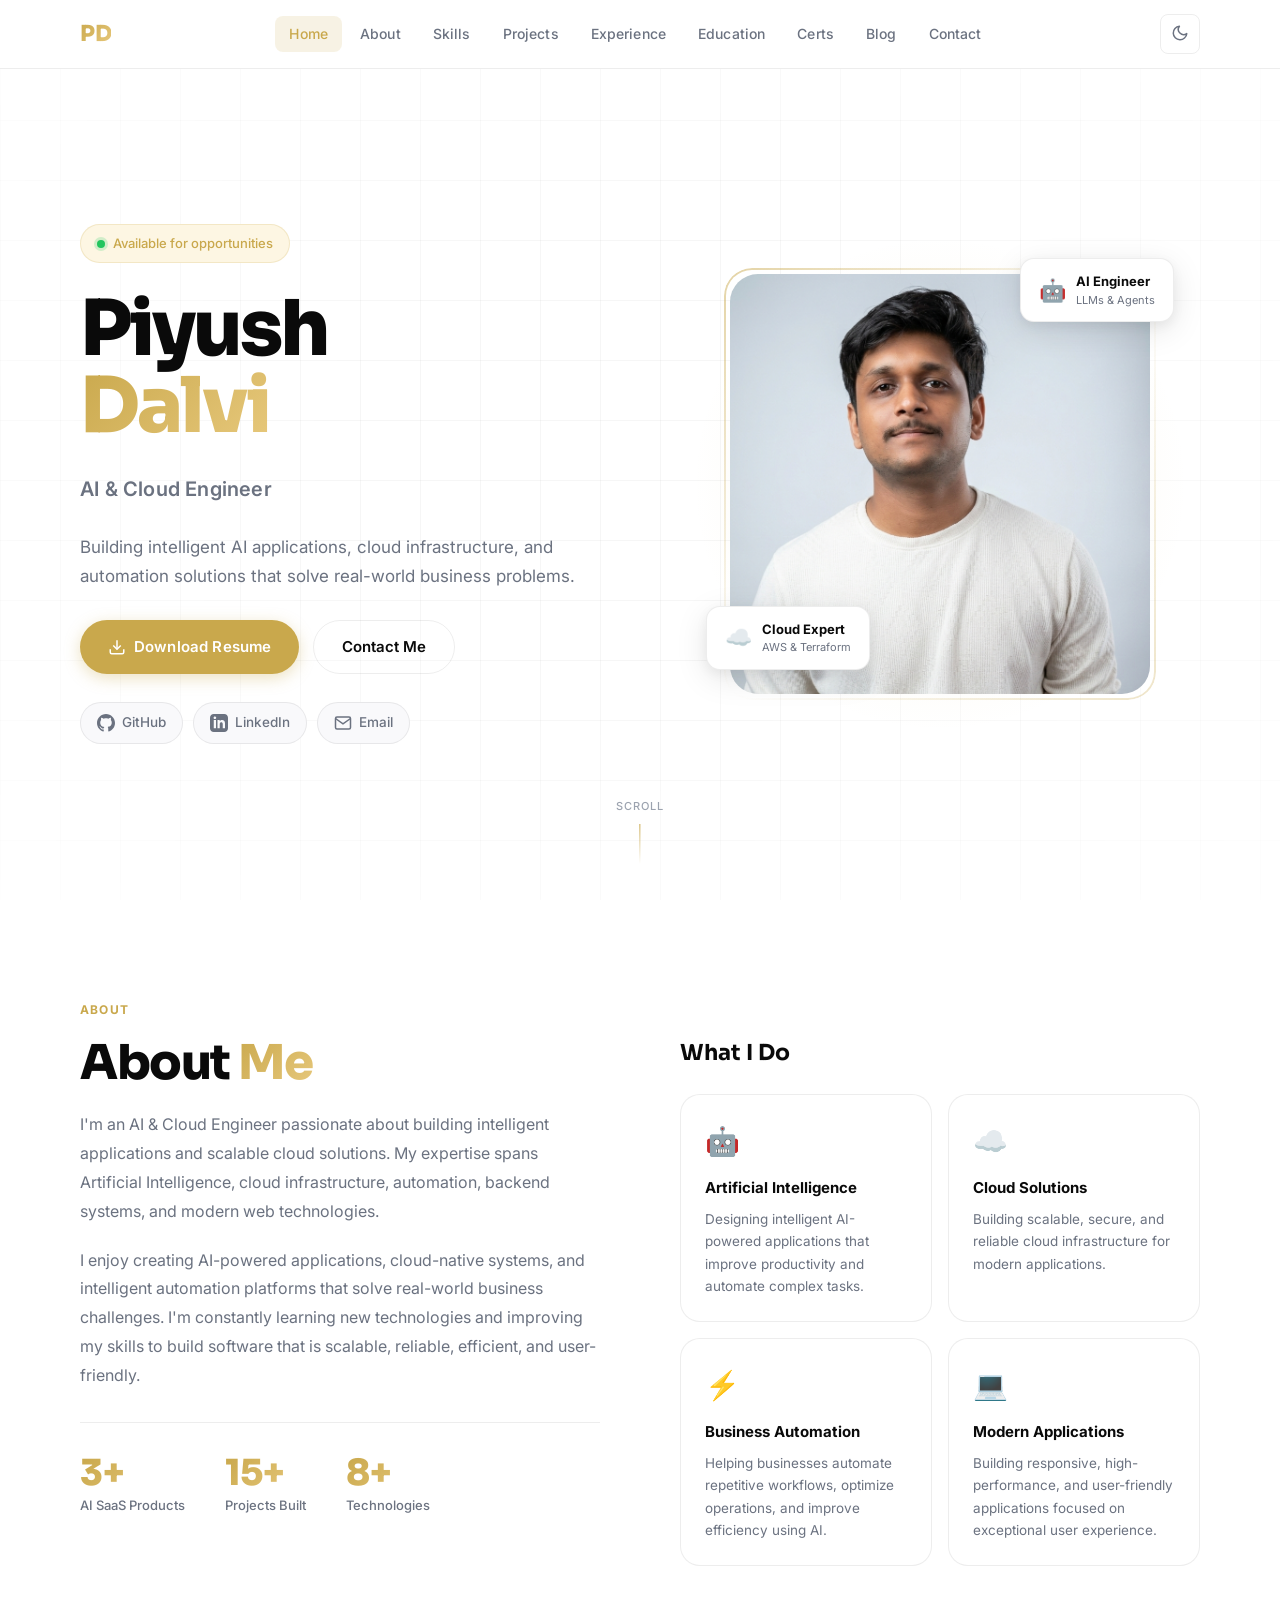
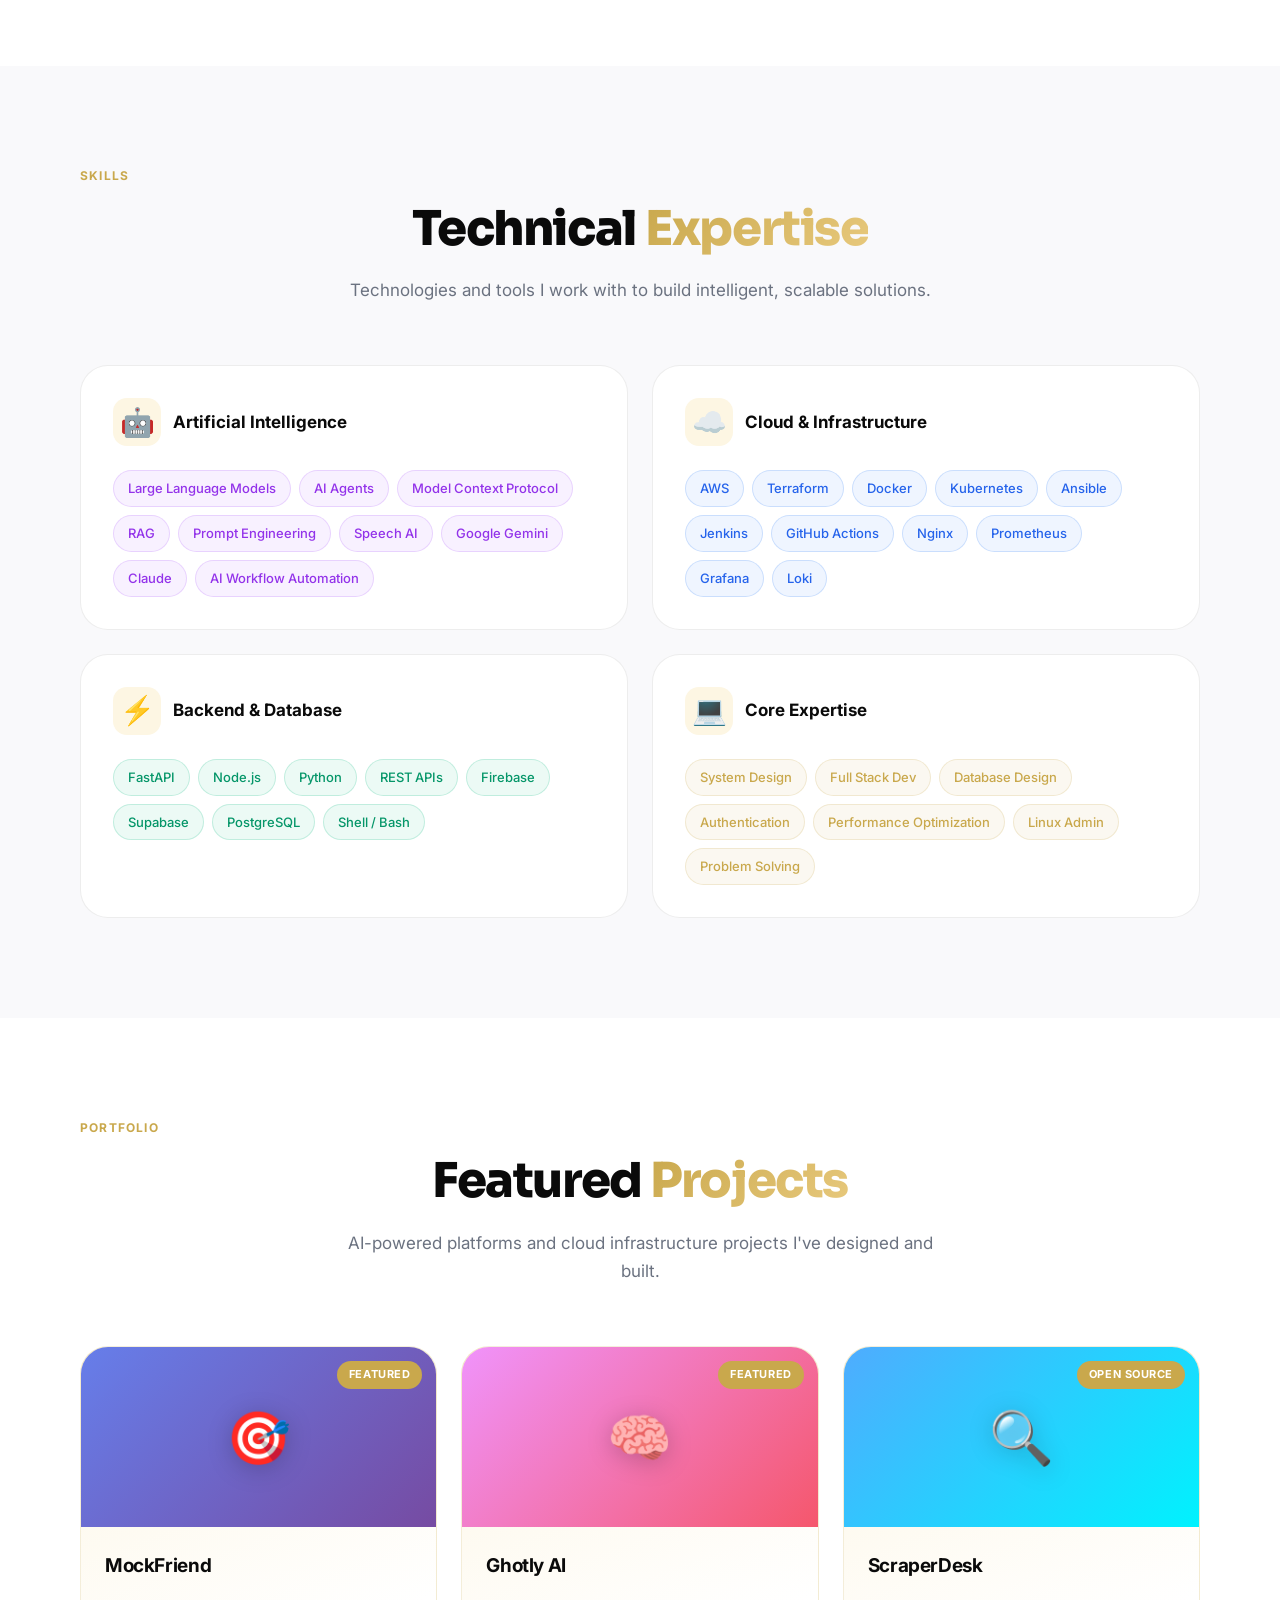
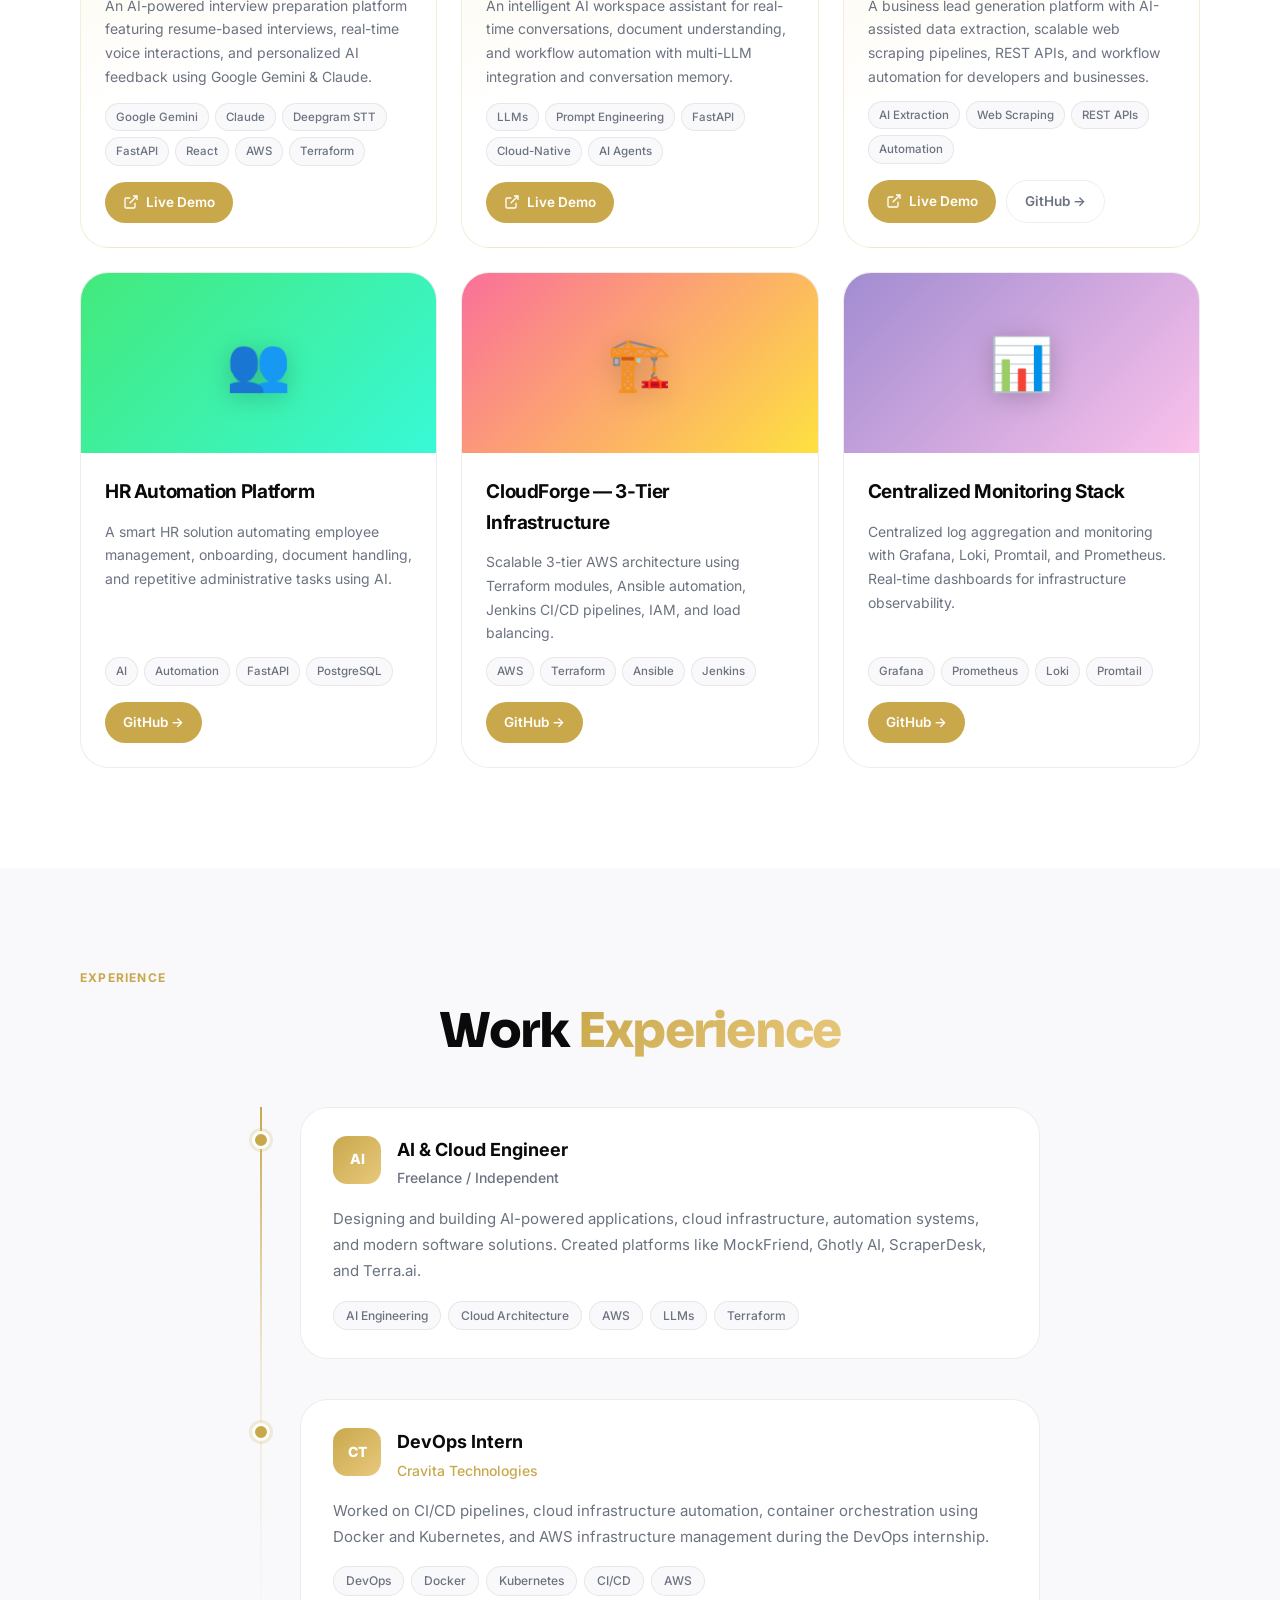
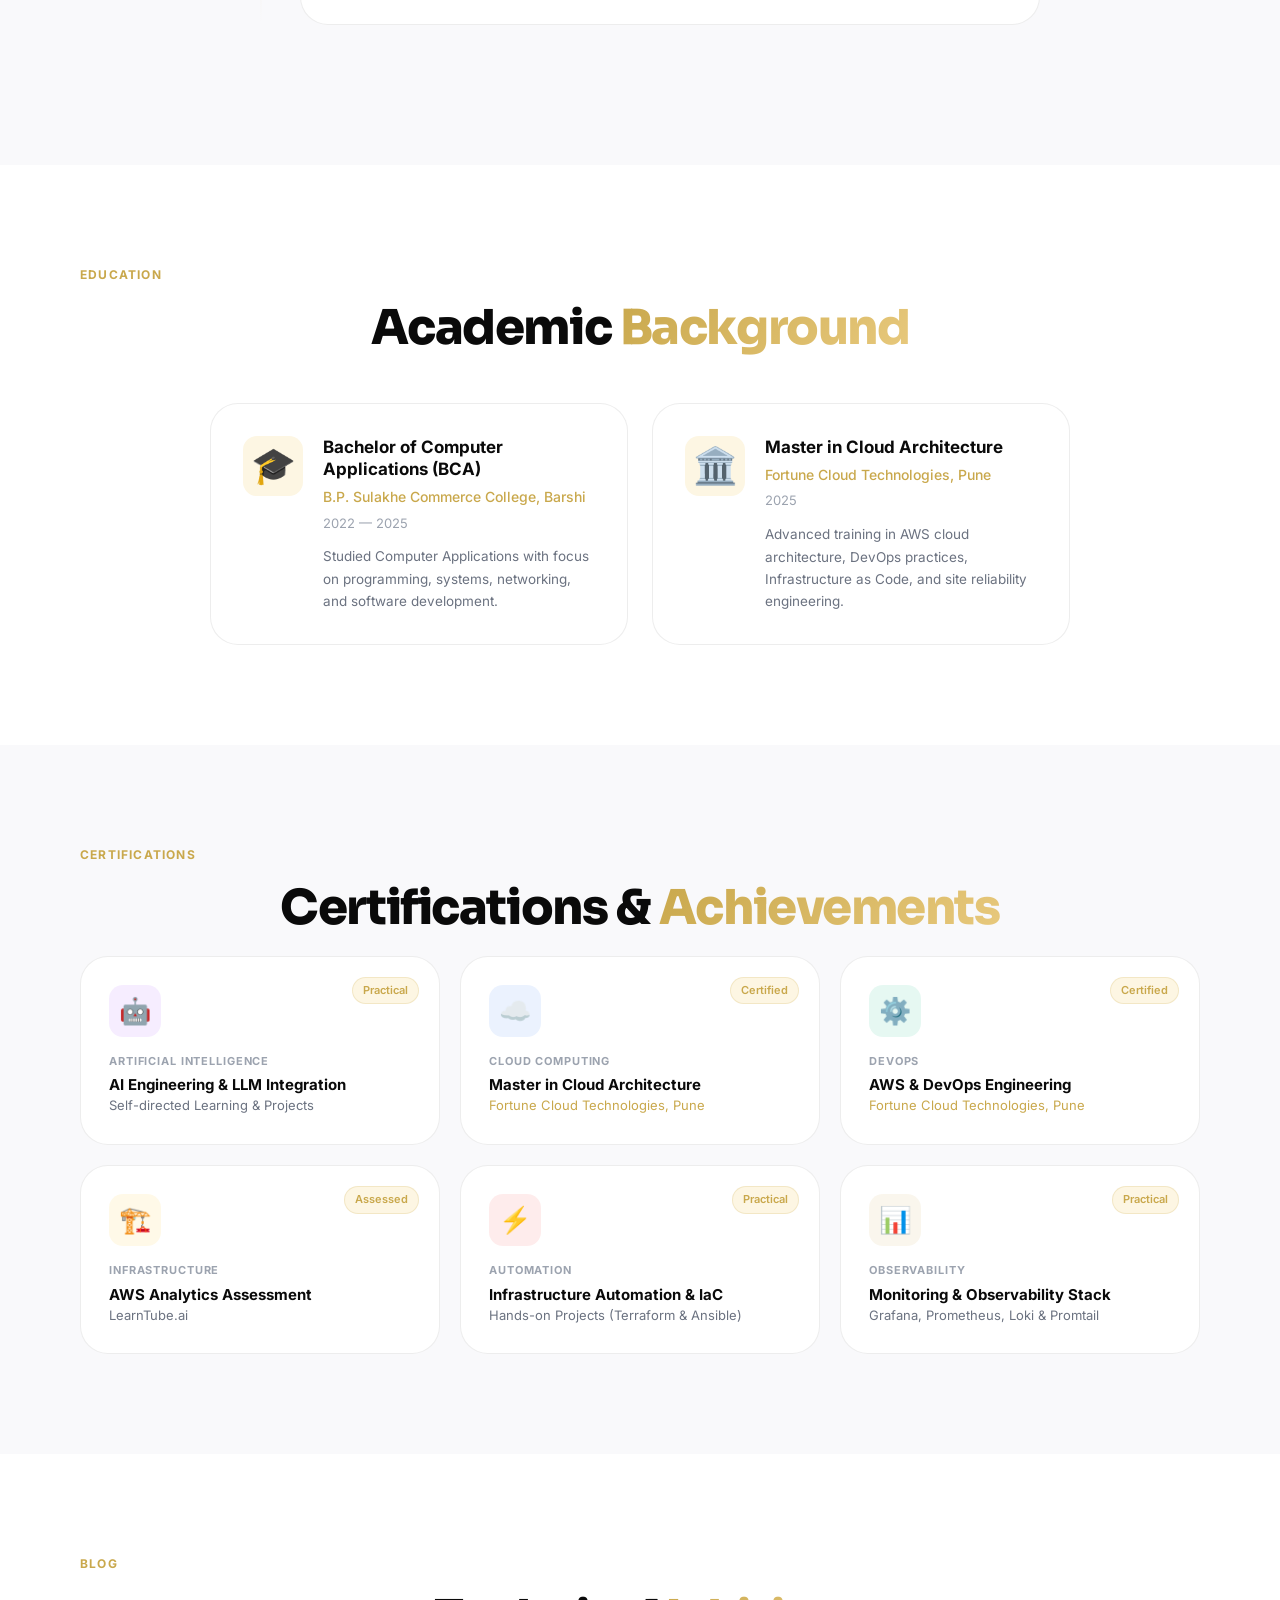
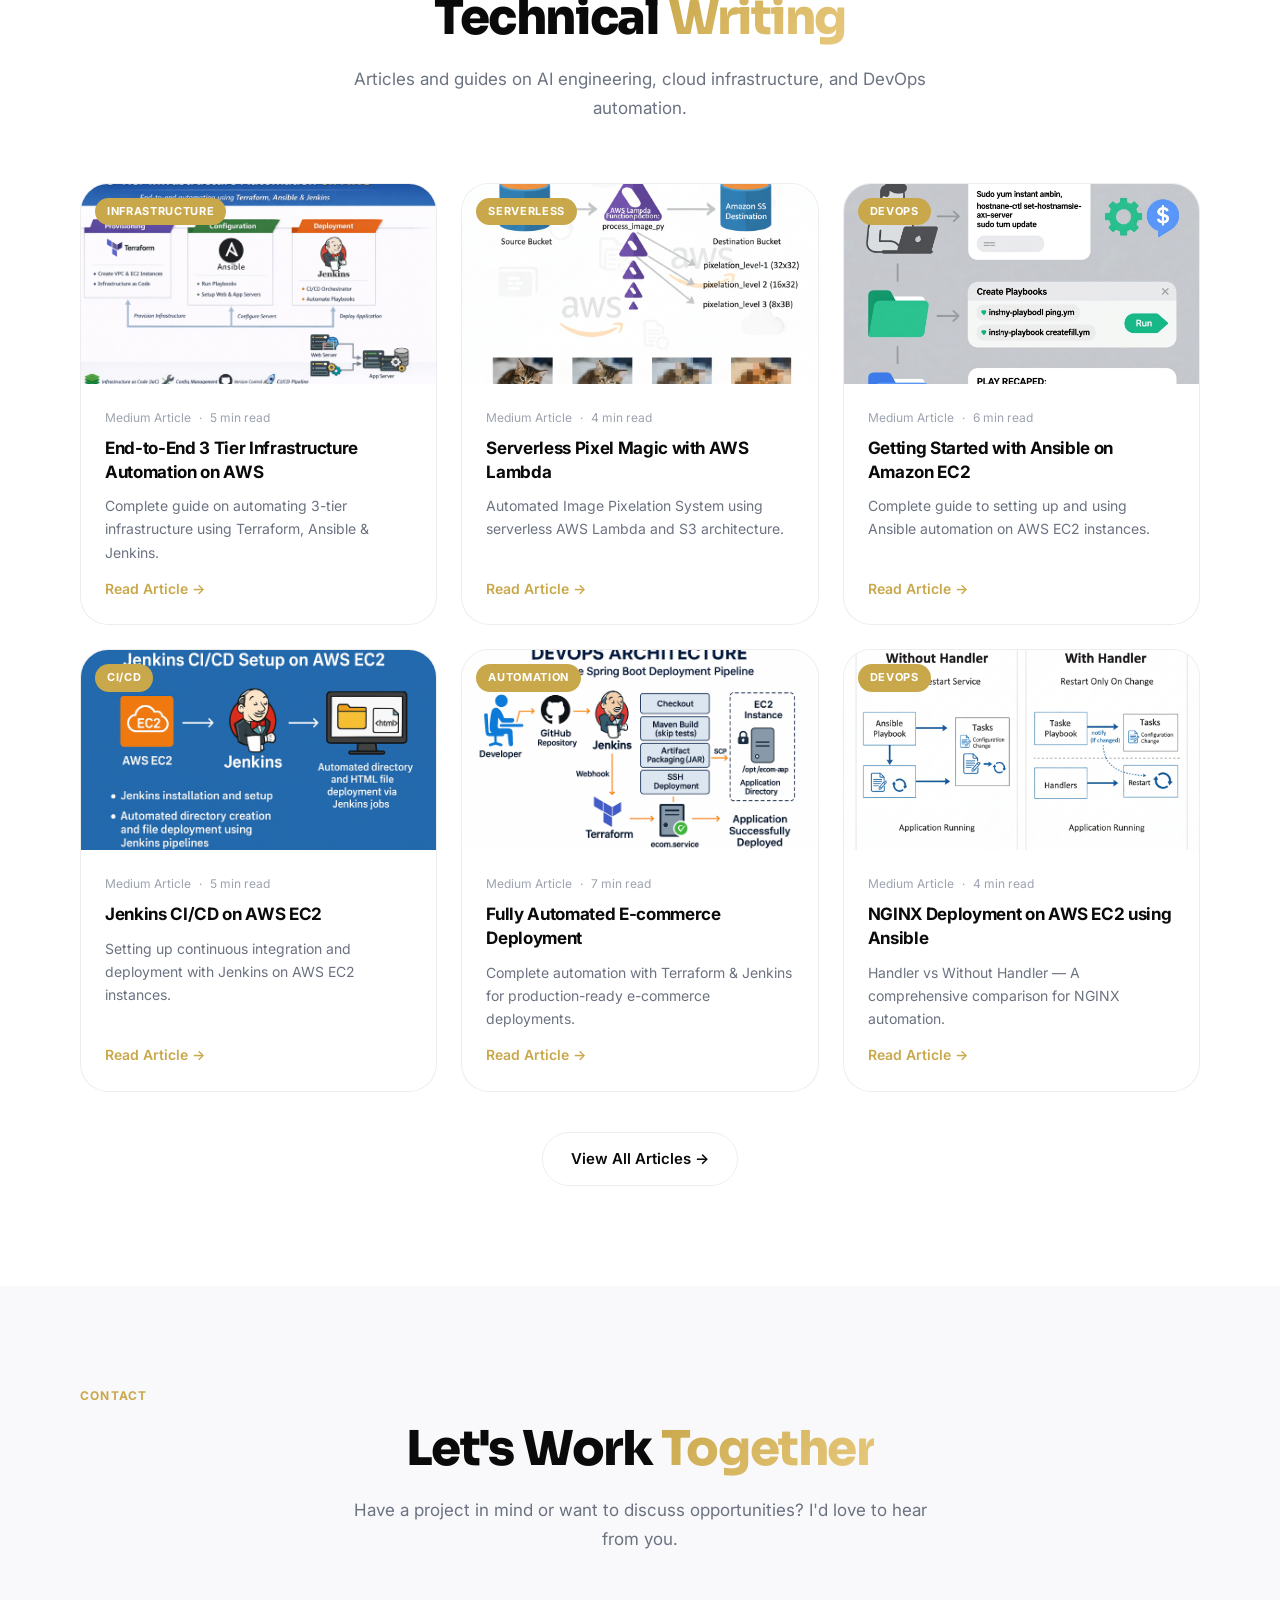
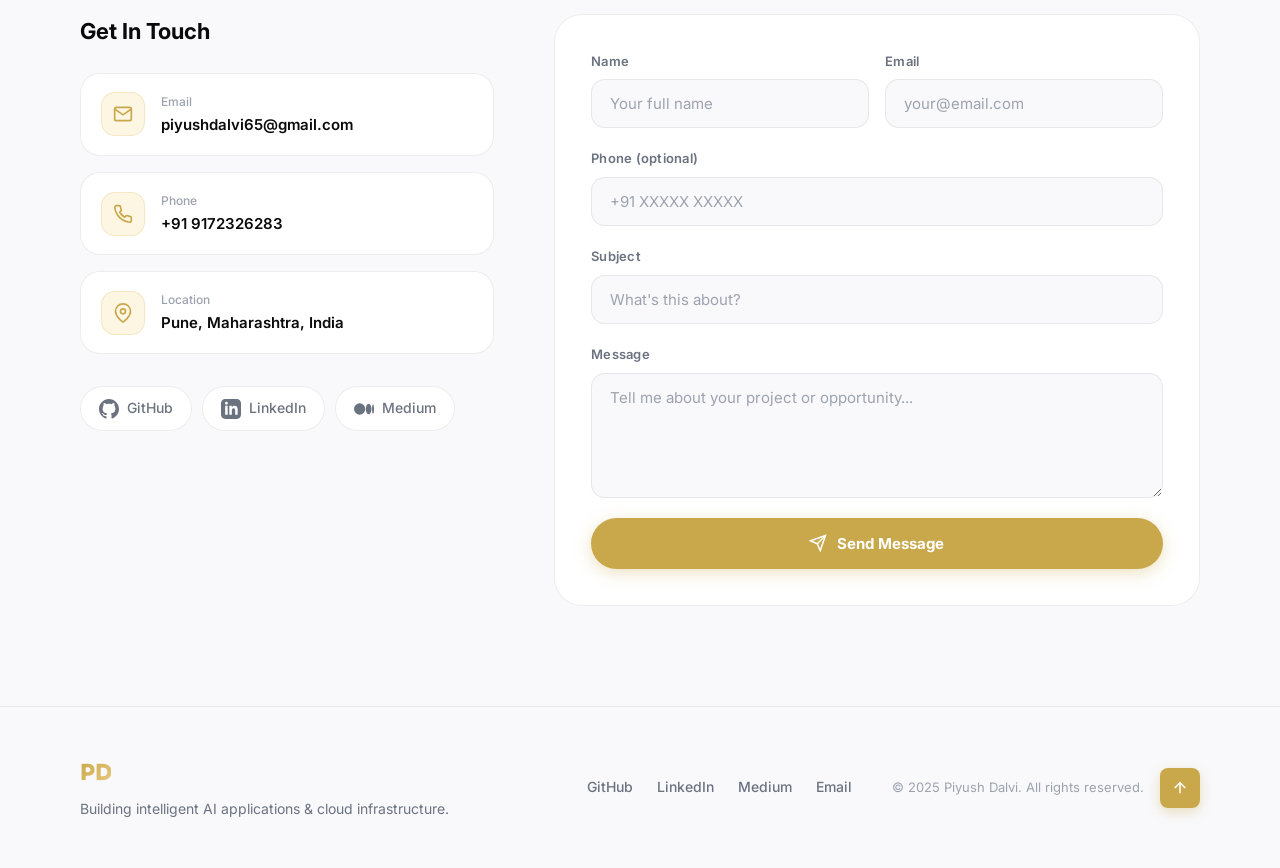
==== commit 713be26a: "refactor: remove experience date fields and update master degree graduation year in index.html" ====
--- a/index.html
+++ b/index.html
@@ -495,7 +495,7 @@
                                     <h3 class="tl-role">AI &amp; Cloud Engineer</h3>
                                     <p class="tl-company">Freelance / Independent</p>
                                 </div>
-                                <div class="tl-date">2024 — Present</div>
+
                             </div>
                             <p class="tl-desc">Designing and building AI-powered applications, cloud infrastructure, automation systems, and modern software solutions. Created platforms like MockFriend, Ghotly AI, ScraperDesk, and Terra.ai.</p>
                             <div class="tl-tags">
@@ -518,7 +518,7 @@
                                     <h3 class="tl-role">DevOps Intern</h3>
                                     <p class="tl-company"><a href="https://cravitaindia.com/" target="_blank" class="tl-link">Cravita Technologies</a></p>
                                 </div>
-                                <div class="tl-date">2023</div>
+
                             </div>
                             <p class="tl-desc">Worked on CI/CD pipelines, cloud infrastructure automation, container orchestration using Docker and Kubernetes, and AWS infrastructure management during the DevOps internship.</p>
                             <div class="tl-tags">
@@ -554,7 +554,7 @@
                         <div class="edu-body">
                             <div class="edu-degree">Master in Cloud Architecture</div>
                             <div class="edu-school"><a href="https://www.fortunecloudindia.com/" target="_blank" class="tl-link">Fortune Cloud Technologies, Pune</a></div>
-                            <div class="edu-year">2023 — 2024</div>
+                            <div class="edu-year">2025</div>
                             <p class="edu-desc">Advanced training in AWS cloud architecture, DevOps practices, Infrastructure as Code, and site reliability engineering.</p>
                         </div>
                     </div>
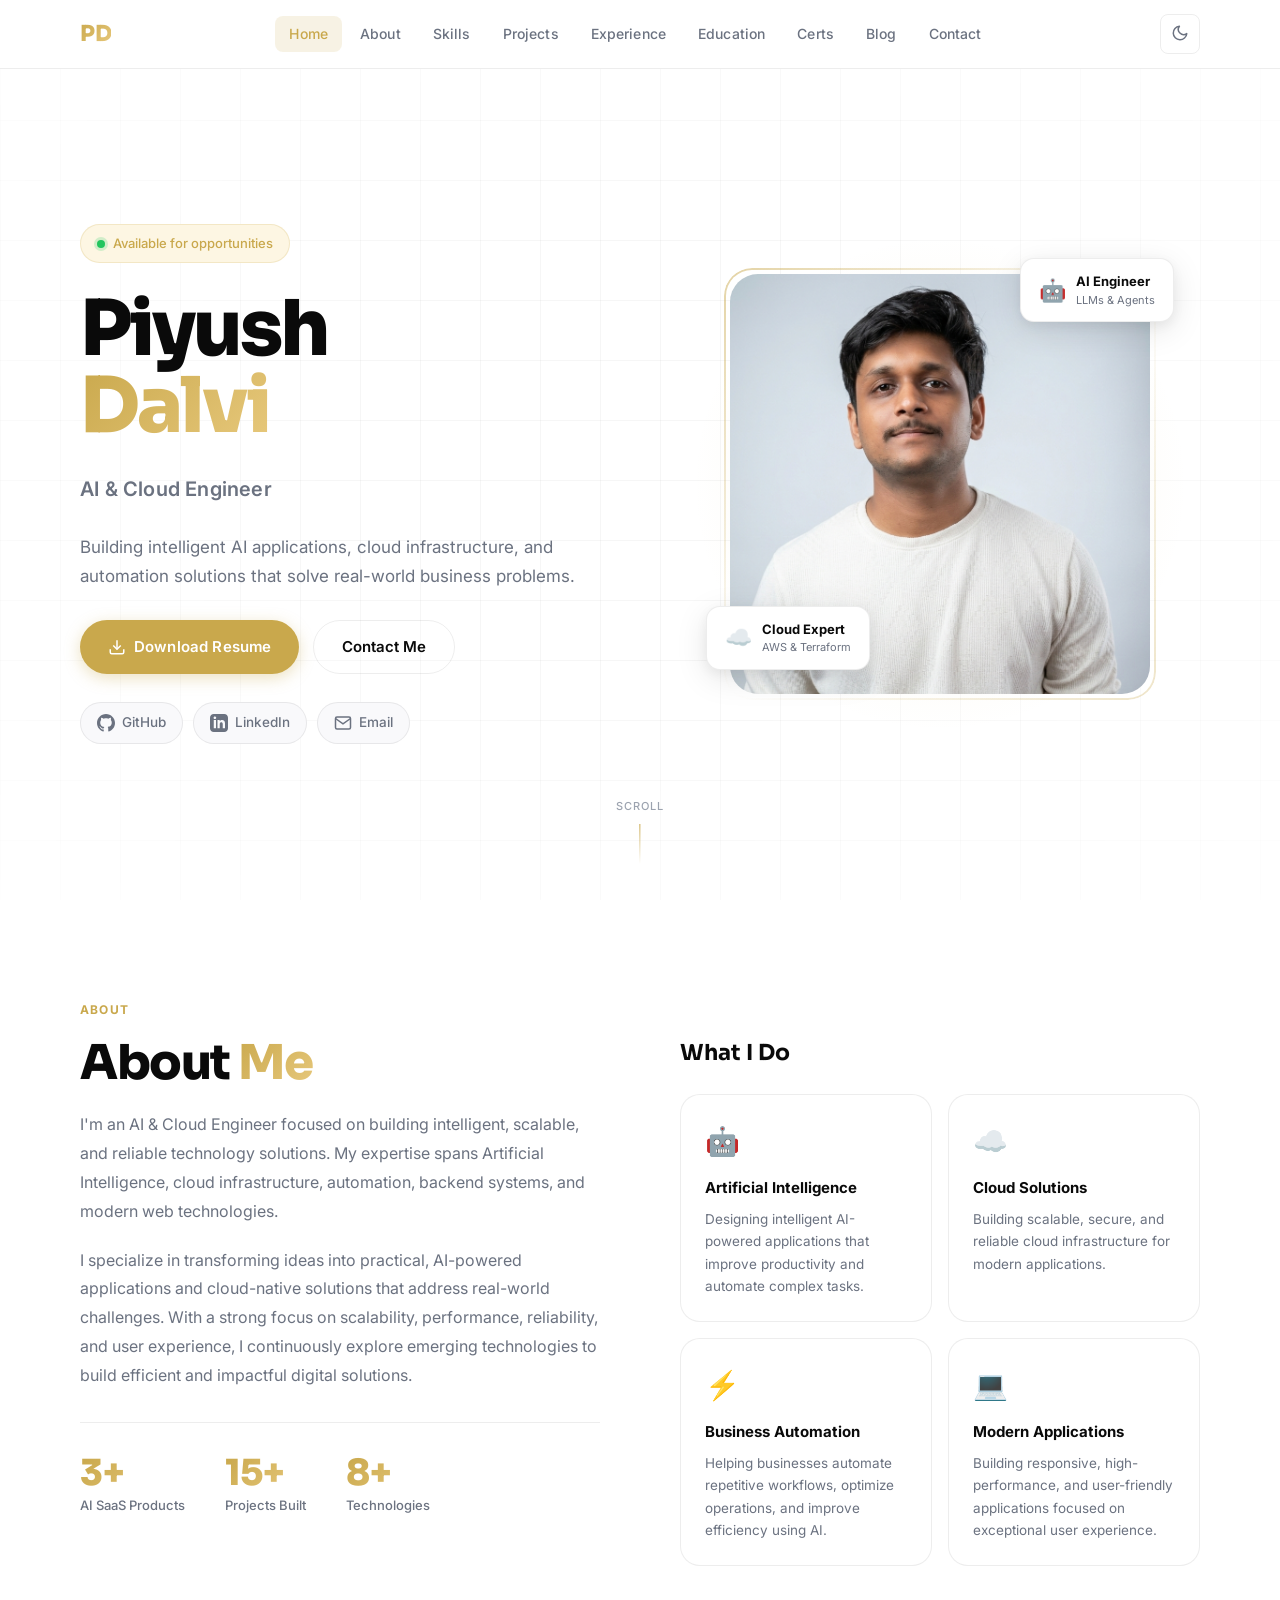
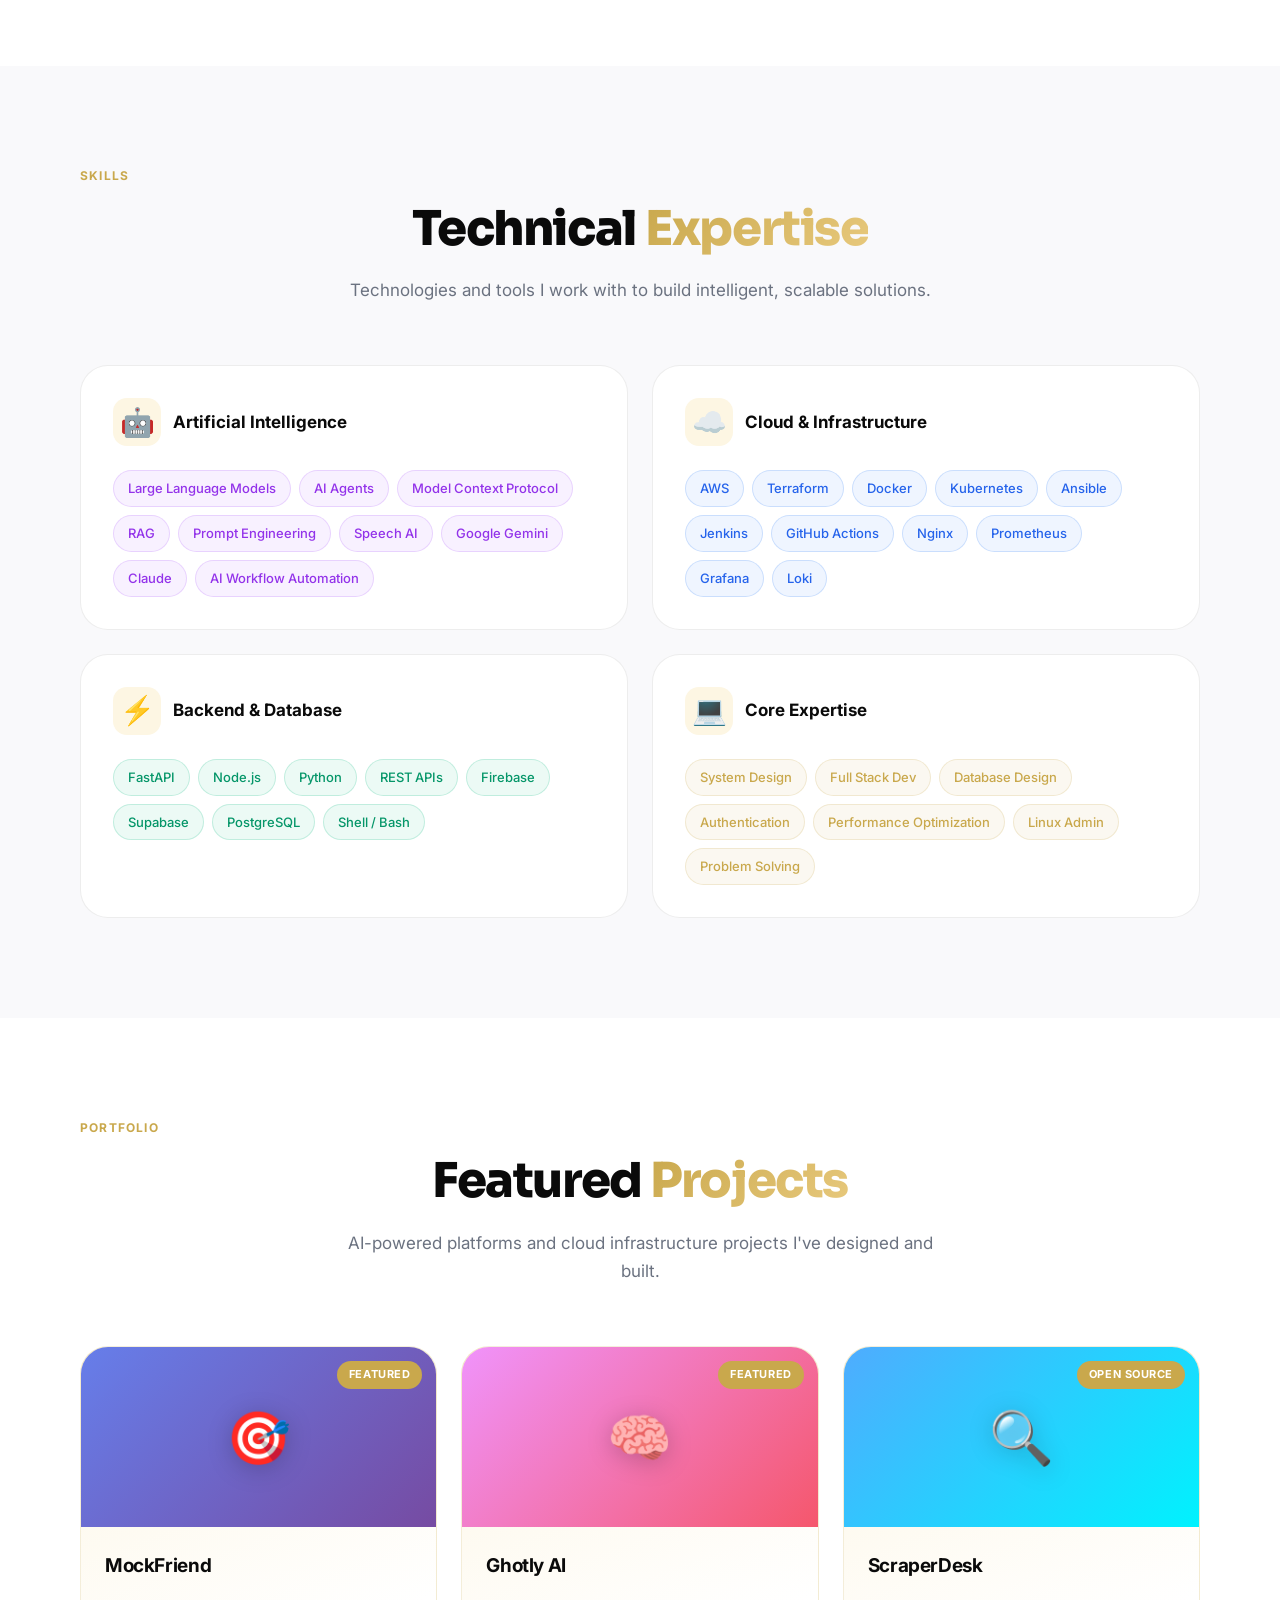
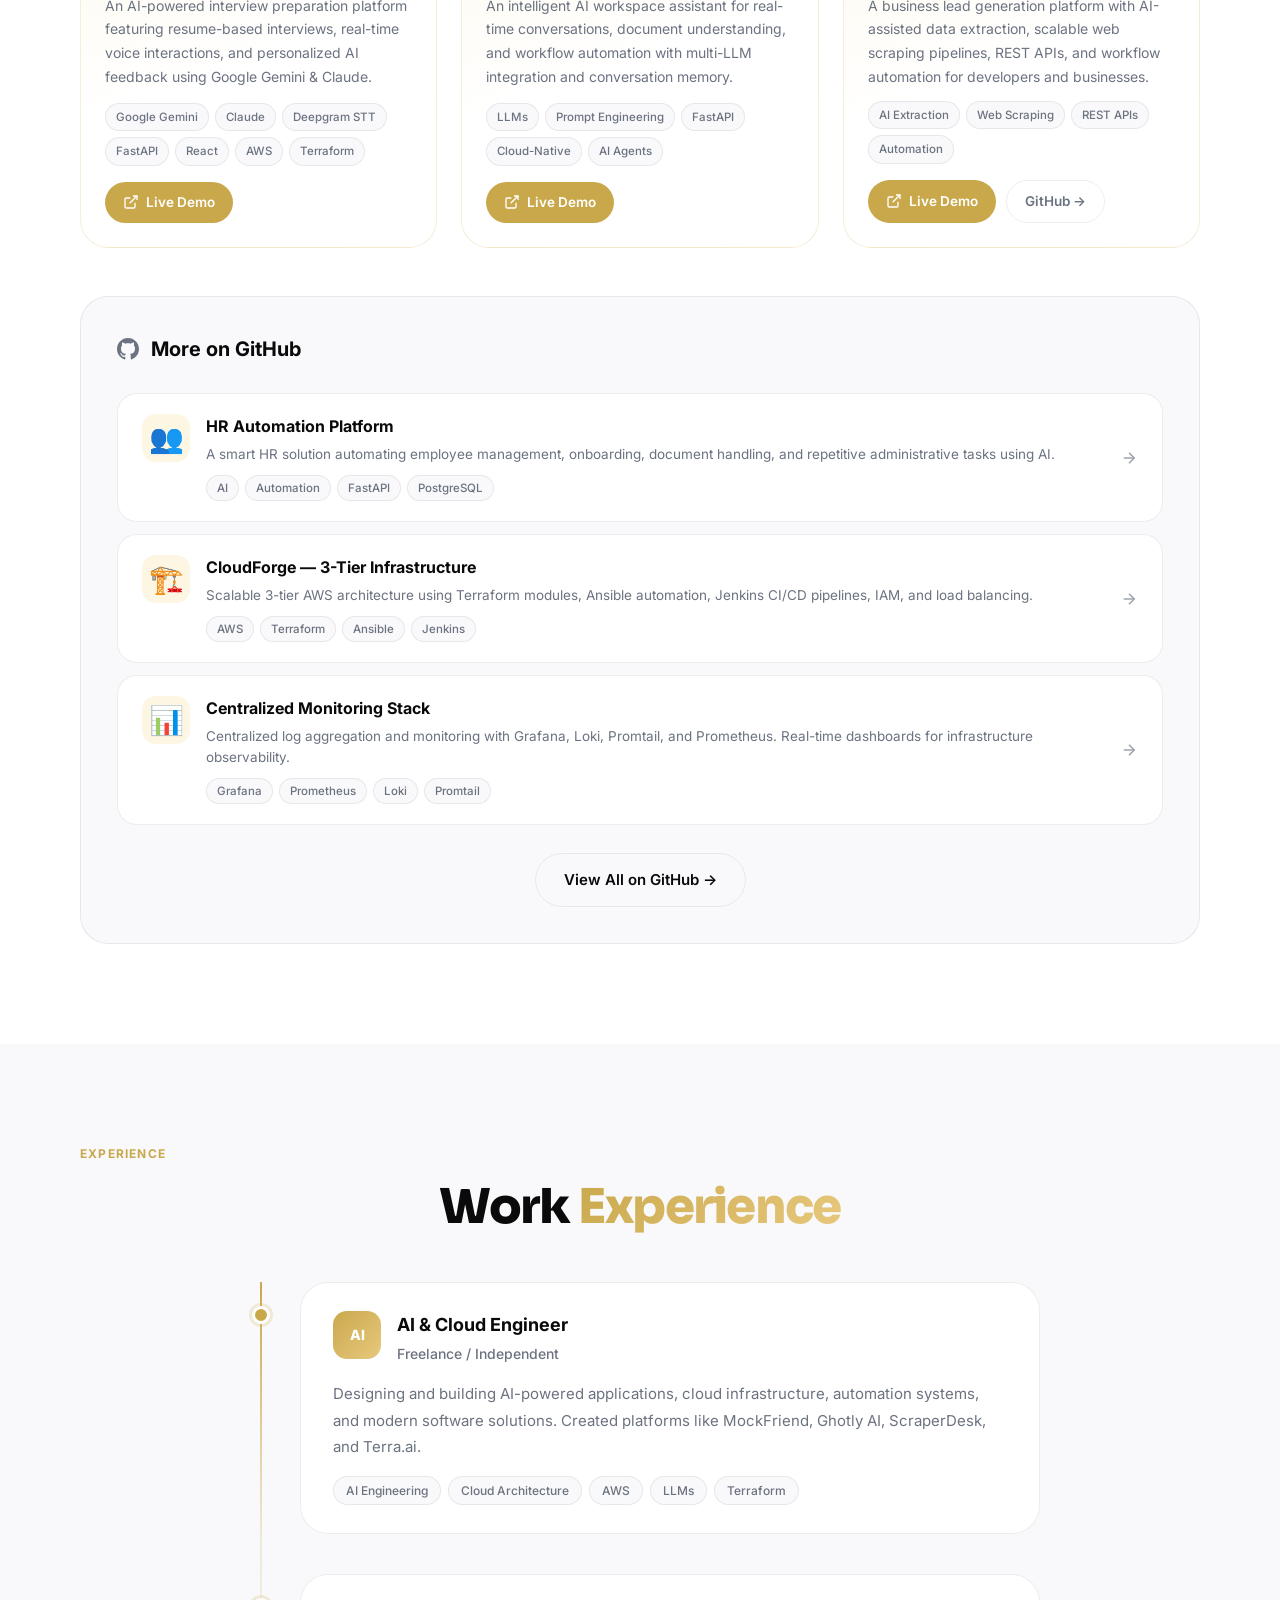
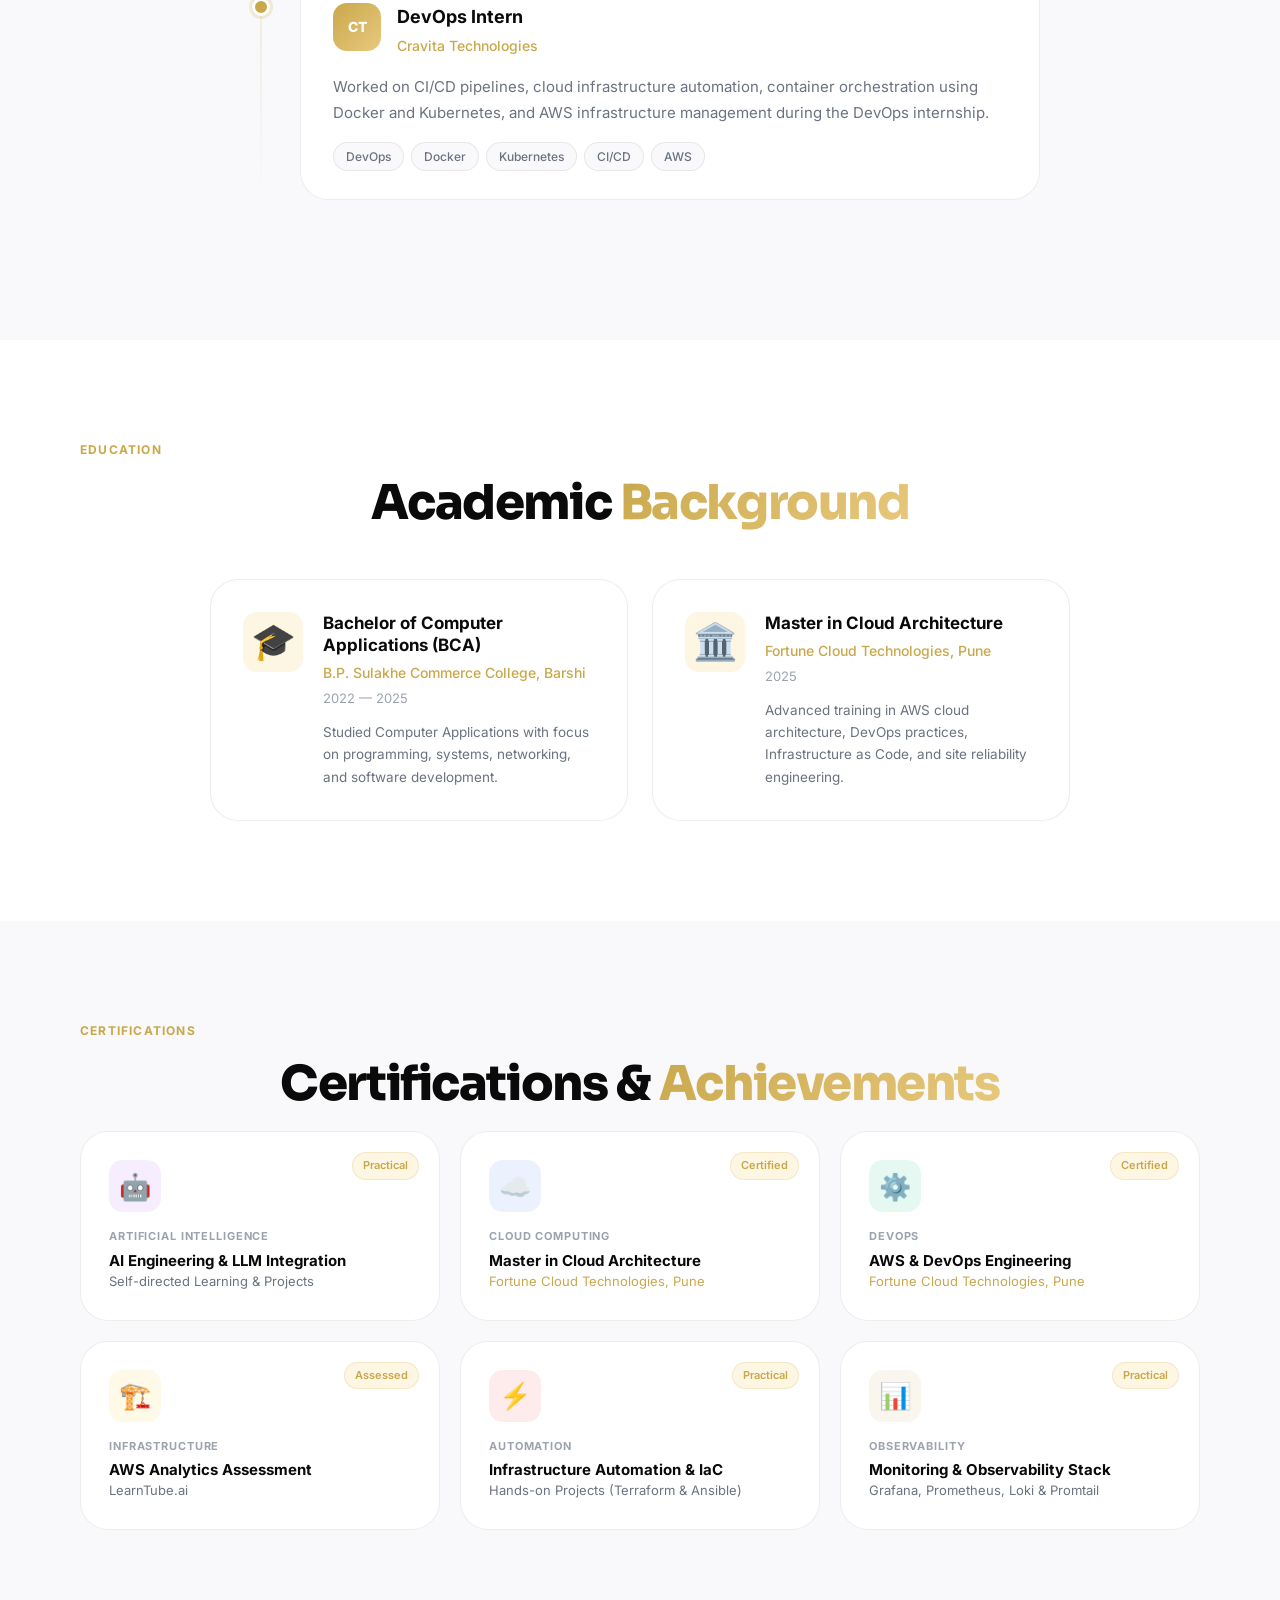
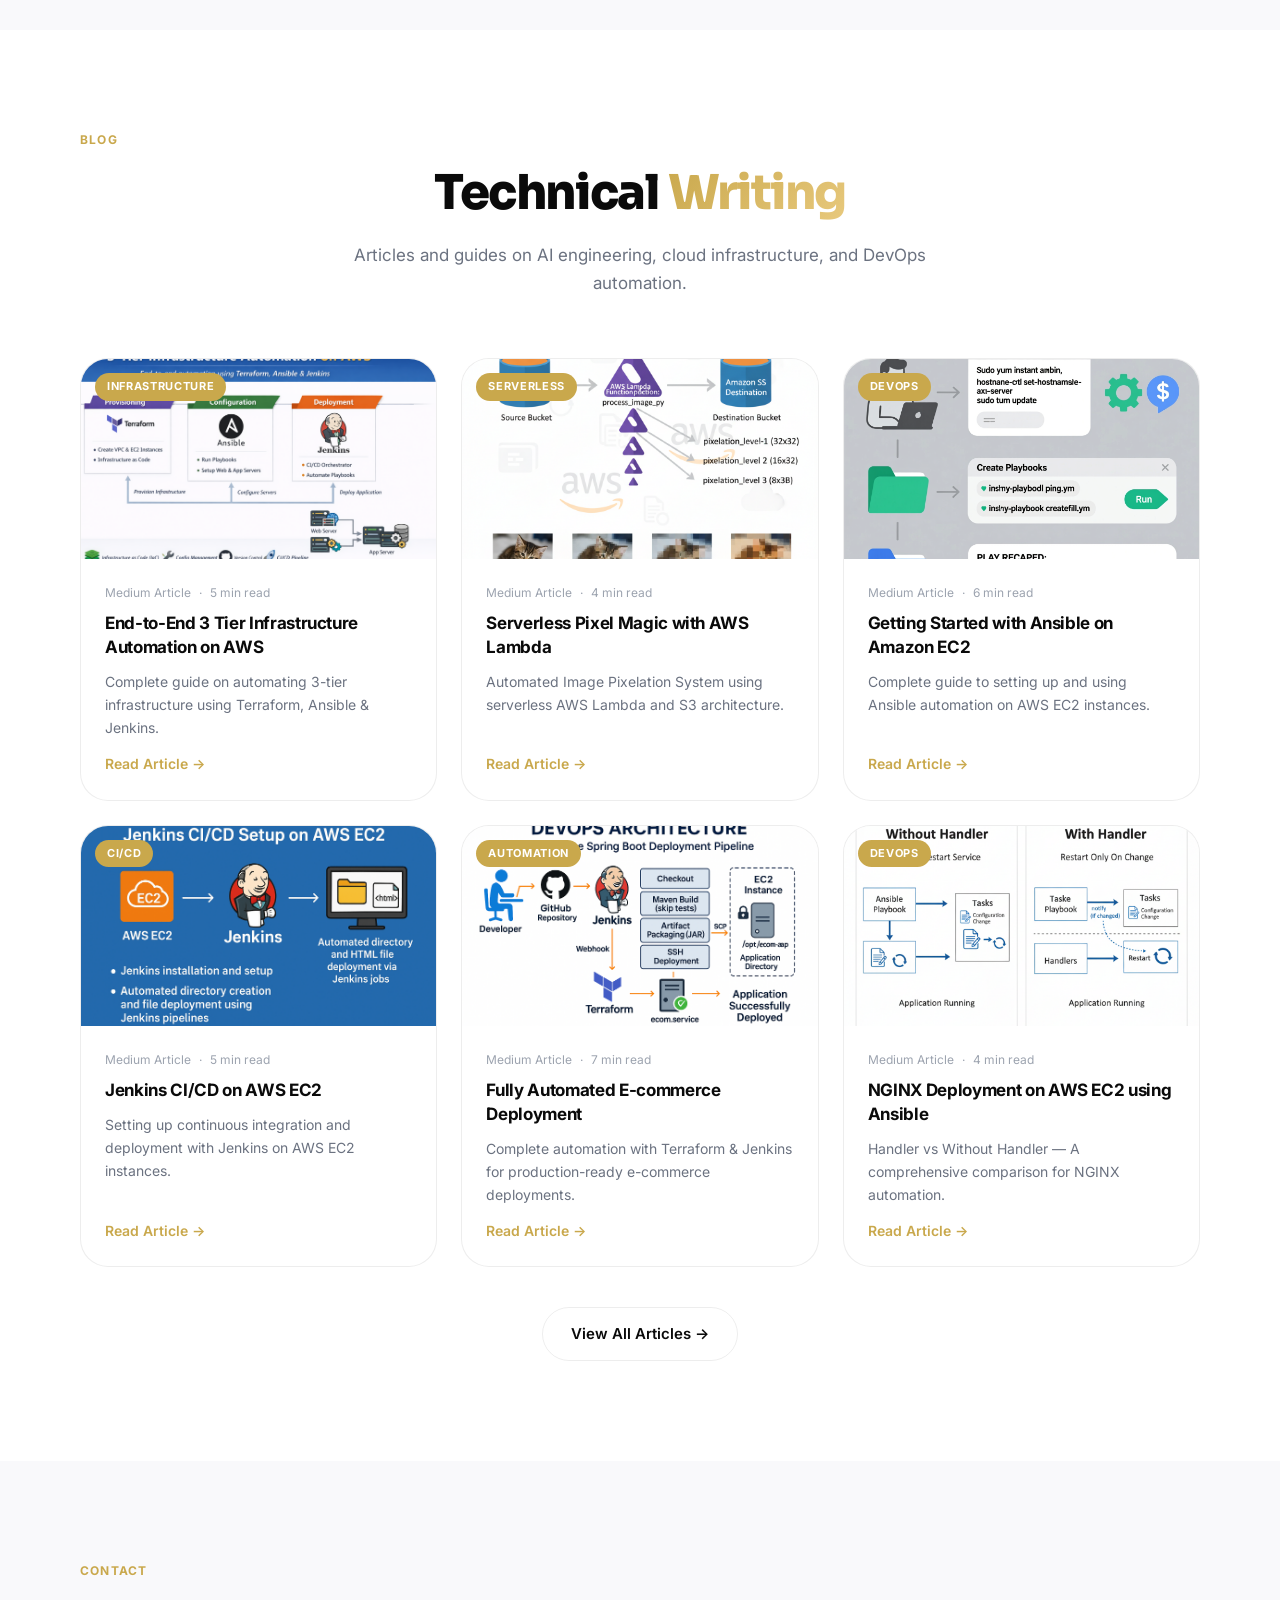
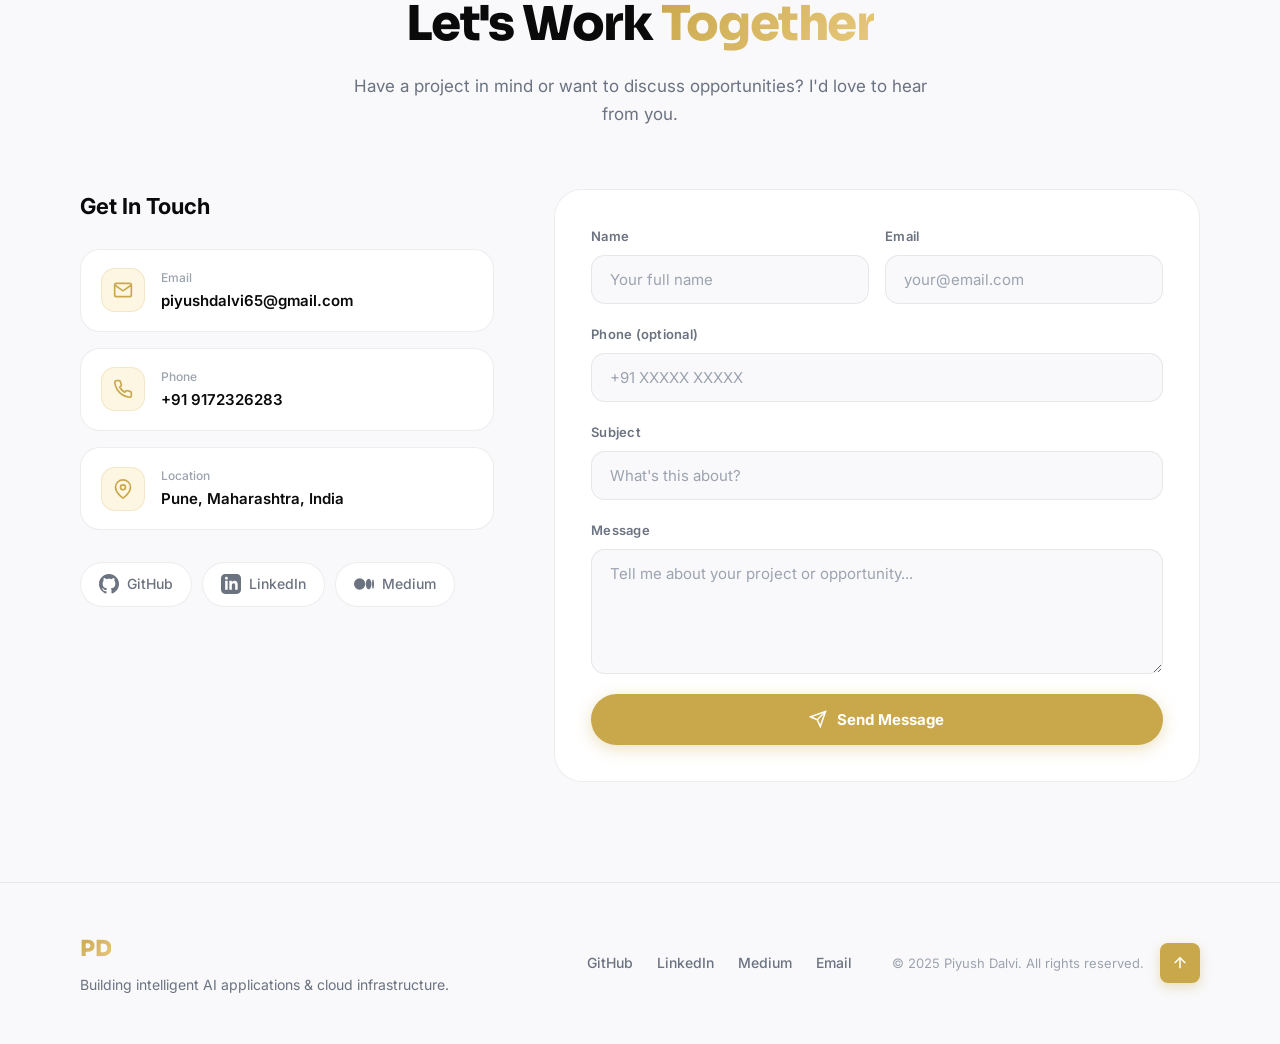
==== commit c3d8dea0: "refactor: update and refine professional summary text in the about section" ====
--- a/index.html
+++ b/index.html
@@ -165,10 +165,10 @@
                     <div class="about-text reveal">
                         <h2 class="section-heading">About <span class="gradient-text">Me</span></h2>
                         <p class="about-p">
-                            I'm an AI &amp; Cloud Engineer passionate about building intelligent applications and scalable cloud solutions. My expertise spans Artificial Intelligence, cloud infrastructure, automation, backend systems, and modern web technologies.
+                            I'm an AI &amp; Cloud Engineer focused on building intelligent, scalable, and reliable technology solutions. My expertise spans Artificial Intelligence, cloud infrastructure, automation, backend systems, and modern web technologies.
                         </p>
                         <p class="about-p">
-                            I enjoy creating AI-powered applications, cloud-native systems, and intelligent automation platforms that solve real-world business challenges. I'm constantly learning new technologies and improving my skills to build software that is scalable, reliable, efficient, and user-friendly.
+                            I specialize in transforming ideas into practical, AI-powered applications and cloud-native solutions that address real-world challenges. With a strong focus on scalability, performance, reliability, and user experience, I continuously explore emerging technologies to build efficient and impactful digital solutions.
                         </p>
                         <div class="about-stats">
                             <div class="stat-item">
@@ -395,88 +395,67 @@
                     </div>
 
                     <!-- HR Automation -->
-                    <div class="project-card reveal">
-                        <div class="project-card-inner">
-                            <div class="project-image-wrap">
-                                <div class="project-placeholder hr">
-                                    <div class="proj-icon-large">👥</div>
-                                    <div class="proj-shimmer"></div>
-                                </div>
-                            </div>
-                            <div class="project-body">
-                                <h3 class="project-name">HR Automation Platform</h3>
-                                <p class="project-desc">A smart HR solution automating employee management, onboarding, document handling, and repetitive administrative tasks using AI.</p>
-                                <div class="project-tech">
-                                    <span class="tech-tag">AI</span>
-                                    <span class="tech-tag">Automation</span>
-                                    <span class="tech-tag">FastAPI</span>
-                                    <span class="tech-tag">PostgreSQL</span>
-                                </div>
-                                <div class="project-actions">
-                                    <a href="https://github.com/dalvipiyush07" target="_blank" class="proj-btn-primary">
-                                        GitHub →
-                                    </a>
-                                </div>
-                            </div>
-                        </div>
-                    </div>
 
                     <!-- CloudForge -->
-                    <div class="project-card reveal">
-                        <div class="project-card-inner">
-                            <div class="project-image-wrap">
-                                <div class="project-placeholder cloudforge">
-                                    <div class="proj-icon-large">🏗️</div>
-                                    <div class="proj-shimmer"></div>
-                                </div>
-                            </div>
-                            <div class="project-body">
-                                <h3 class="project-name">CloudForge — 3-Tier Infrastructure</h3>
-                                <p class="project-desc">Scalable 3-tier AWS architecture using Terraform modules, Ansible automation, Jenkins CI/CD pipelines, IAM, and load balancing.</p>
-                                <div class="project-tech">
-                                    <span class="tech-tag">AWS</span>
-                                    <span class="tech-tag">Terraform</span>
-                                    <span class="tech-tag">Ansible</span>
-                                    <span class="tech-tag">Jenkins</span>
-                                </div>
-                                <div class="project-actions">
-                                    <a href="https://github.com/dalvipiyush07/End-to-End--3-Tier-Infrastructure-Automation-using-Terraform-Ansible-Jenkins" target="_blank" class="proj-btn-primary">
-                                        GitHub →
-                                    </a>
-                                </div>
-                            </div>
-                        </div>
-                    </div>
 
                     <!-- Monitoring Stack -->
-                    <div class="project-card reveal">
-                        <div class="project-card-inner">
-                            <div class="project-image-wrap">
-                                <div class="project-placeholder monitor">
-                                    <div class="proj-icon-large">📊</div>
-                                    <div class="proj-shimmer"></div>
-                                </div>
-                            </div>
-                            <div class="project-body">
-                                <h3 class="project-name">Centralized Monitoring Stack</h3>
-                                <p class="project-desc">Centralized log aggregation and monitoring with Grafana, Loki, Promtail, and Prometheus. Real-time dashboards for infrastructure observability.</p>
-                                <div class="project-tech">
-                                    <span class="tech-tag">Grafana</span>
-                                    <span class="tech-tag">Prometheus</span>
-                                    <span class="tech-tag">Loki</span>
-                                    <span class="tech-tag">Promtail</span>
-                                </div>
-                                <div class="project-actions">
-                                    <a href="https://github.com/dalvipiyush07" target="_blank" class="proj-btn-primary">
-                                        GitHub →
-                                    </a>
-                                </div>
-                            </div>
-                        </div>
-                    </div>
-                </div>
+                </div>
+
+                <!-- GitHub Projects -->
+                <div class="gh-projects-wrap reveal">
+                    <div class="gh-projects-header">
+                        <svg width="22" height="22" viewBox="0 0 24 24" fill="currentColor"><path d="M12 0c-6.626 0-12 5.373-12 12 0 5.302 3.438 9.8 8.207 11.387.599.111.793-.261.793-.577v-2.234c-3.338.726-4.033-1.416-4.033-1.416-.546-1.387-1.333-1.756-1.333-1.756-1.089-.745.083-.729.083-.729 1.205.084 1.839 1.237 1.839 1.237 1.07 1.834 2.807 1.304 3.492.997.107-.775.418-1.305.762-1.604-2.665-.305-5.467-1.334-5.467-5.931 0-1.311.469-2.381 1.236-3.221-.124-.303-.535-1.524.117-3.176 0 0 1.008-.322 3.301 1.23.957-.266 1.983-.399 3.003-.404 1.02.005 2.047.138 3.006.404 2.291-1.552 3.297-1.23 3.297-1.23.653 1.653.242 2.874.118 3.176.77.84 1.235 1.911 1.235 3.221 0 4.609-2.807 5.624-5.479 5.921.43.372.823 1.102.823 2.222v3.293c0 .319.192.694.801.576 4.765-1.589 8.199-6.086 8.199-11.386 0-6.627-5.373-12-12-12z"/></svg>
+                        <h3>More on GitHub</h3>
+                    </div>
+                    <div class="gh-projects-grid">
+                        <a href="https://github.com/dalvipiyush07" target="_blank" class="gh-project-item">
+                            <div class="gh-project-left">
+                                <span class="gh-icon">👥</span>
+                                <div>
+                                    <div class="gh-project-name">HR Automation Platform</div>
+                                    <div class="gh-project-desc">A smart HR solution automating employee management, onboarding, document handling, and repetitive administrative tasks using AI.</div>
+                                    <div class="gh-tags">
+                                        <span>AI</span><span>Automation</span><span>FastAPI</span><span>PostgreSQL</span>
+                                    </div>
+                                </div>
+                            </div>
+                            <svg class="gh-arrow" width="18" height="18" viewBox="0 0 24 24" fill="none" stroke="currentColor" stroke-width="2"><line x1="5" y1="12" x2="19" y2="12"/><polyline points="12 5 19 12 12 19"/></svg>
+                        </a>
+                        <a href="https://github.com/dalvipiyush07/End-to-End--3-Tier-Infrastructure-Automation-using-Terraform-Ansible-Jenkins" target="_blank" class="gh-project-item">
+                            <div class="gh-project-left">
+                                <span class="gh-icon">🏗️</span>
+                                <div>
+                                    <div class="gh-project-name">CloudForge — 3-Tier Infrastructure</div>
+                                    <div class="gh-project-desc">Scalable 3-tier AWS architecture using Terraform modules, Ansible automation, Jenkins CI/CD pipelines, IAM, and load balancing.</div>
+                                    <div class="gh-tags">
+                                        <span>AWS</span><span>Terraform</span><span>Ansible</span><span>Jenkins</span>
+                                    </div>
+                                </div>
+                            </div>
+                            <svg class="gh-arrow" width="18" height="18" viewBox="0 0 24 24" fill="none" stroke="currentColor" stroke-width="2"><line x1="5" y1="12" x2="19" y2="12"/><polyline points="12 5 19 12 12 19"/></svg>
+                        </a>
+                        <a href="https://github.com/dalvipiyush07" target="_blank" class="gh-project-item">
+                            <div class="gh-project-left">
+                                <span class="gh-icon">📊</span>
+                                <div>
+                                    <div class="gh-project-name">Centralized Monitoring Stack</div>
+                                    <div class="gh-project-desc">Centralized log aggregation and monitoring with Grafana, Loki, Promtail, and Prometheus. Real-time dashboards for infrastructure observability.</div>
+                                    <div class="gh-tags">
+                                        <span>Grafana</span><span>Prometheus</span><span>Loki</span><span>Promtail</span>
+                                    </div>
+                                </div>
+                            </div>
+                            <svg class="gh-arrow" width="18" height="18" viewBox="0 0 24 24" fill="none" stroke="currentColor" stroke-width="2"><line x1="5" y1="12" x2="19" y2="12"/><polyline points="12 5 19 12 12 19"/></svg>
+                        </a>
+                    </div>
+                    <div class="gh-view-all">
+                        <a href="https://github.com/dalvipiyush07" target="_blank" class="btn-secondary">View All on GitHub →</a>
+                    </div>
+                </div>
+
             </div>
         </section>
+
 
         <!-- ========== EXPERIENCE ========== -->
         <section id="experience" class="section section-alt">
--- a/styles.css
+++ b/styles.css
@@ -1467,6 +1467,133 @@
 }
 
 /* ============================================
+   GITHUB PROJECTS LIST
+   ============================================ */
+.gh-projects-wrap {
+    margin-top: 48px;
+    background: var(--bg-alt);
+    border: 1px solid var(--border);
+    border-radius: var(--radius-xl);
+    padding: 36px;
+}
+
+.gh-projects-header {
+    display: flex;
+    align-items: center;
+    gap: 12px;
+    margin-bottom: 28px;
+    color: var(--text);
+}
+
+.gh-projects-header h3 {
+    font-size: 20px;
+    font-weight: 700;
+    color: var(--text);
+}
+
+.gh-projects-header svg {
+    color: var(--text-secondary);
+}
+
+.gh-projects-grid {
+    display: flex;
+    flex-direction: column;
+    gap: 12px;
+    margin-bottom: 28px;
+}
+
+.gh-project-item {
+    display: flex;
+    align-items: center;
+    justify-content: space-between;
+    gap: 16px;
+    padding: 20px 24px;
+    background: var(--bg-card);
+    border: 1px solid var(--border);
+    border-radius: var(--radius-lg);
+    text-decoration: none;
+    transition: var(--transition);
+}
+
+.gh-project-item:hover {
+    border-color: var(--gold-border);
+    box-shadow: var(--shadow-md);
+    transform: translateX(6px);
+}
+
+.gh-project-item:hover .gh-arrow {
+    color: var(--gold);
+    transform: translateX(4px);
+}
+
+.gh-project-left {
+    display: flex;
+    align-items: flex-start;
+    gap: 16px;
+    flex: 1;
+}
+
+.gh-icon {
+    font-size: 28px;
+    width: 48px;
+    height: 48px;
+    display: flex;
+    align-items: center;
+    justify-content: center;
+    background: var(--gold-pale);
+    border-radius: var(--radius-md);
+    flex-shrink: 0;
+}
+
+.gh-project-name {
+    font-size: 16px;
+    font-weight: 700;
+    color: var(--text);
+    margin-bottom: 4px;
+}
+
+.gh-project-desc {
+    font-size: 13.5px;
+    color: var(--text-secondary);
+    line-height: 1.55;
+    margin-bottom: 10px;
+}
+
+.gh-tags {
+    display: flex;
+    flex-wrap: wrap;
+    gap: 6px;
+}
+
+.gh-tags span {
+    padding: 3px 10px;
+    background: var(--bg-alt);
+    border: 1px solid var(--border);
+    border-radius: var(--radius-full);
+    font-size: 11.5px;
+    font-weight: 500;
+    color: var(--text-secondary);
+}
+
+.gh-arrow {
+    color: var(--text-muted);
+    flex-shrink: 0;
+    transition: var(--transition);
+}
+
+.gh-view-all {
+    display: flex;
+    justify-content: center;
+}
+
+@media (max-width: 700px) {
+    .gh-projects-wrap { padding: 24px 20px; }
+    .gh-project-item { padding: 16px; }
+    .gh-project-left { gap: 12px; }
+}
+
+
+/* ============================================
    CONTACT
    ============================================ */
 .contact-grid {
